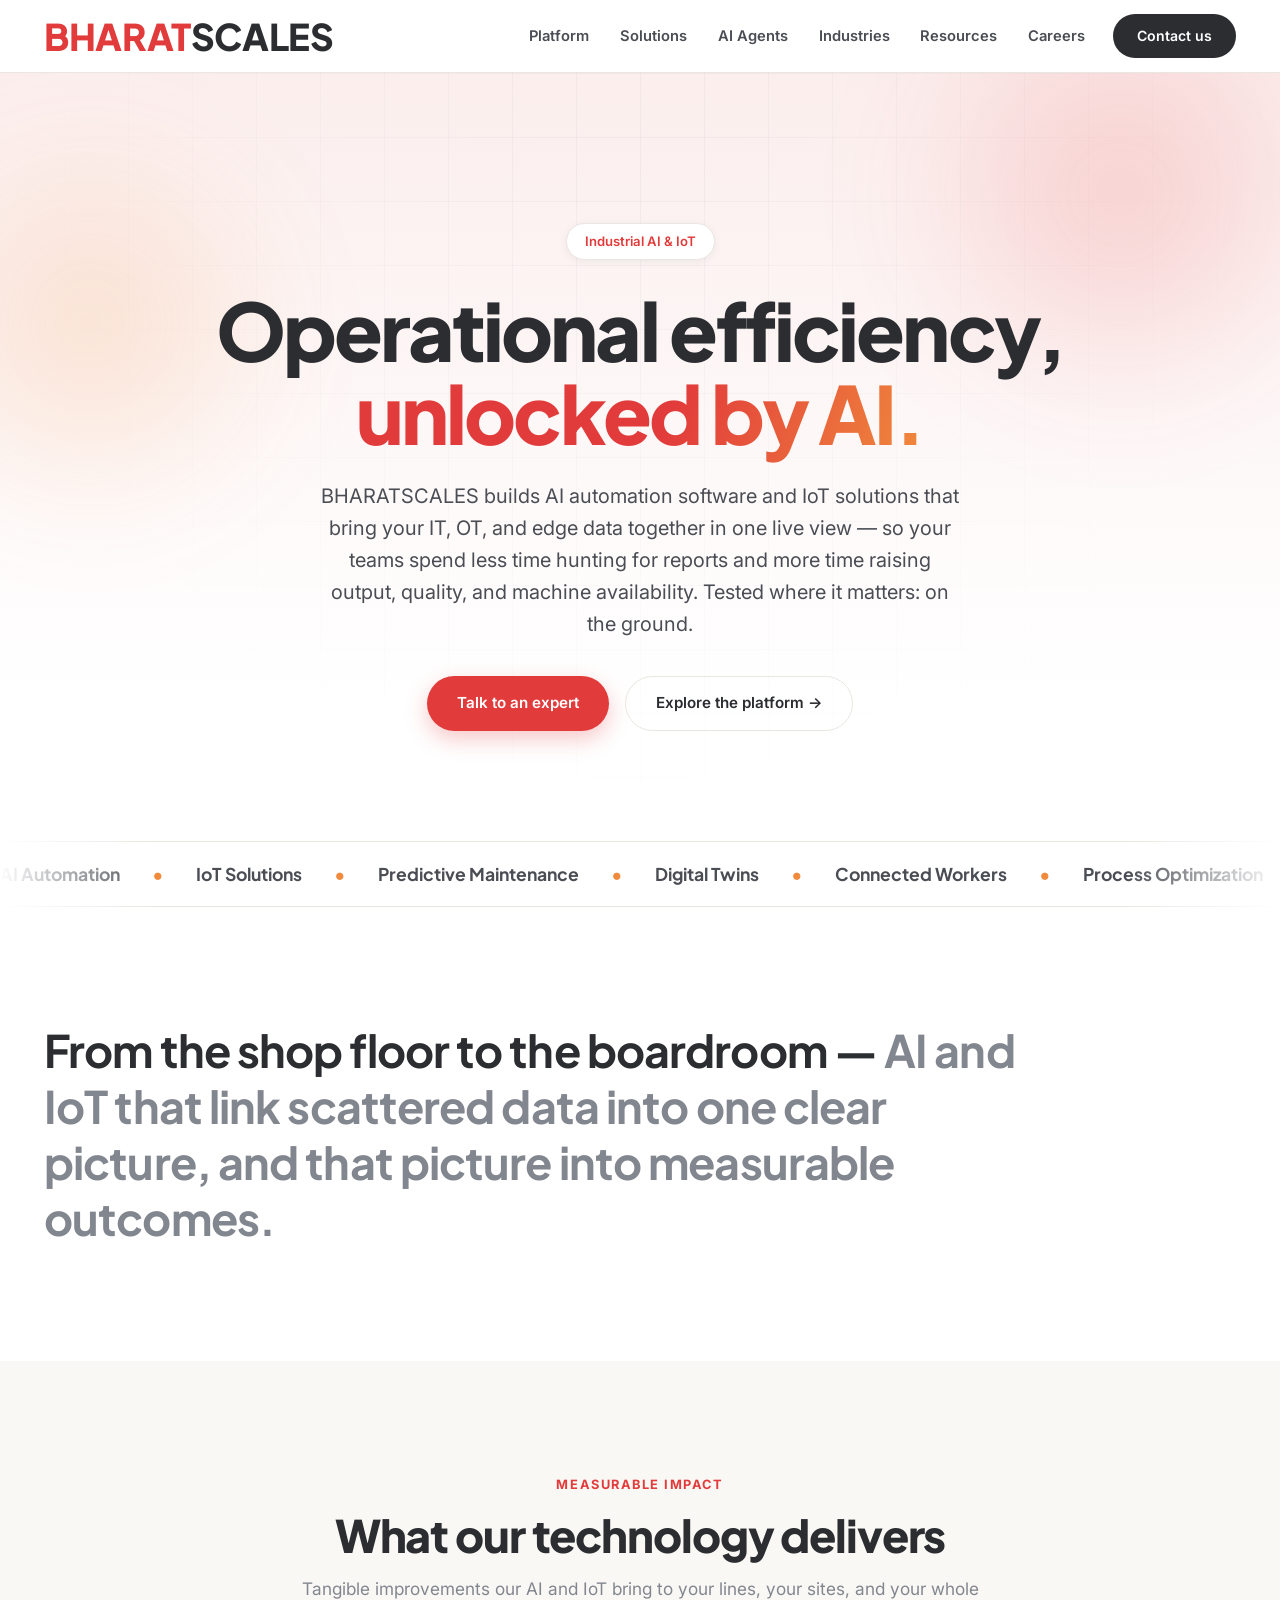
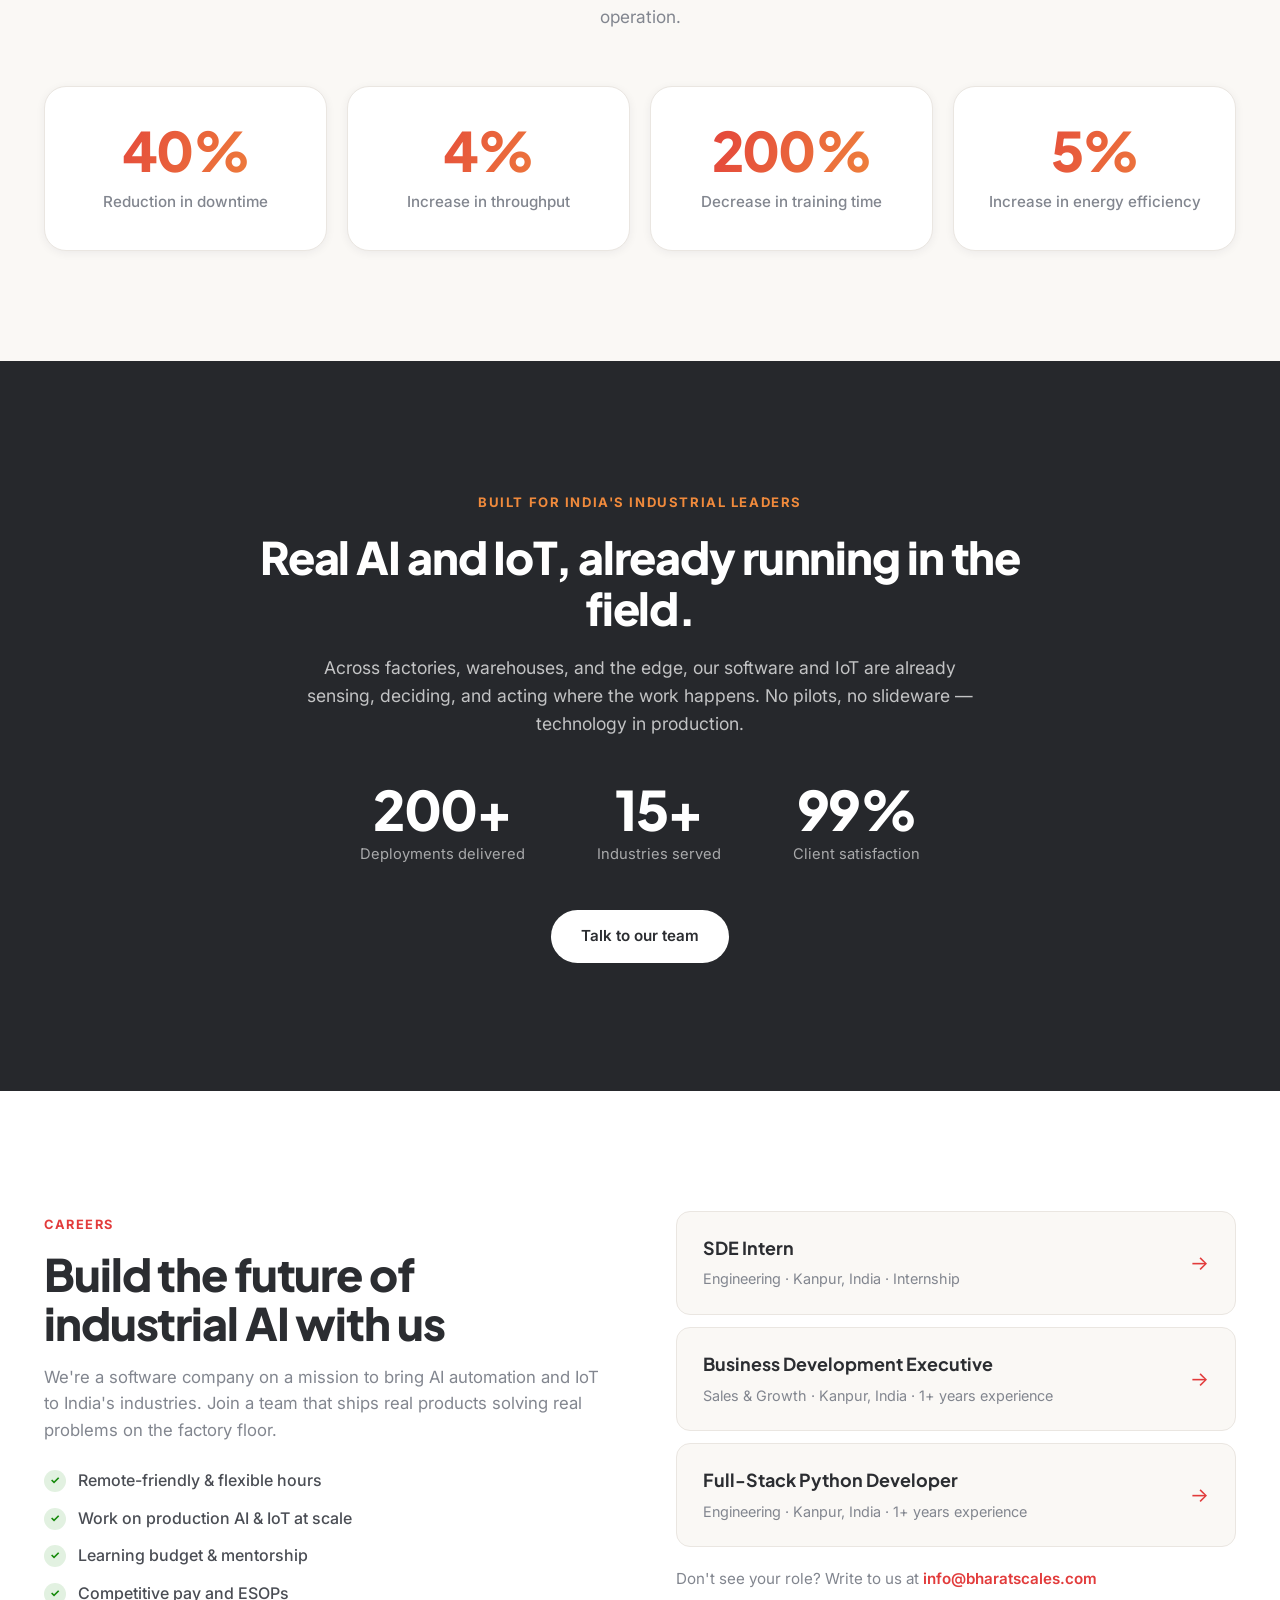
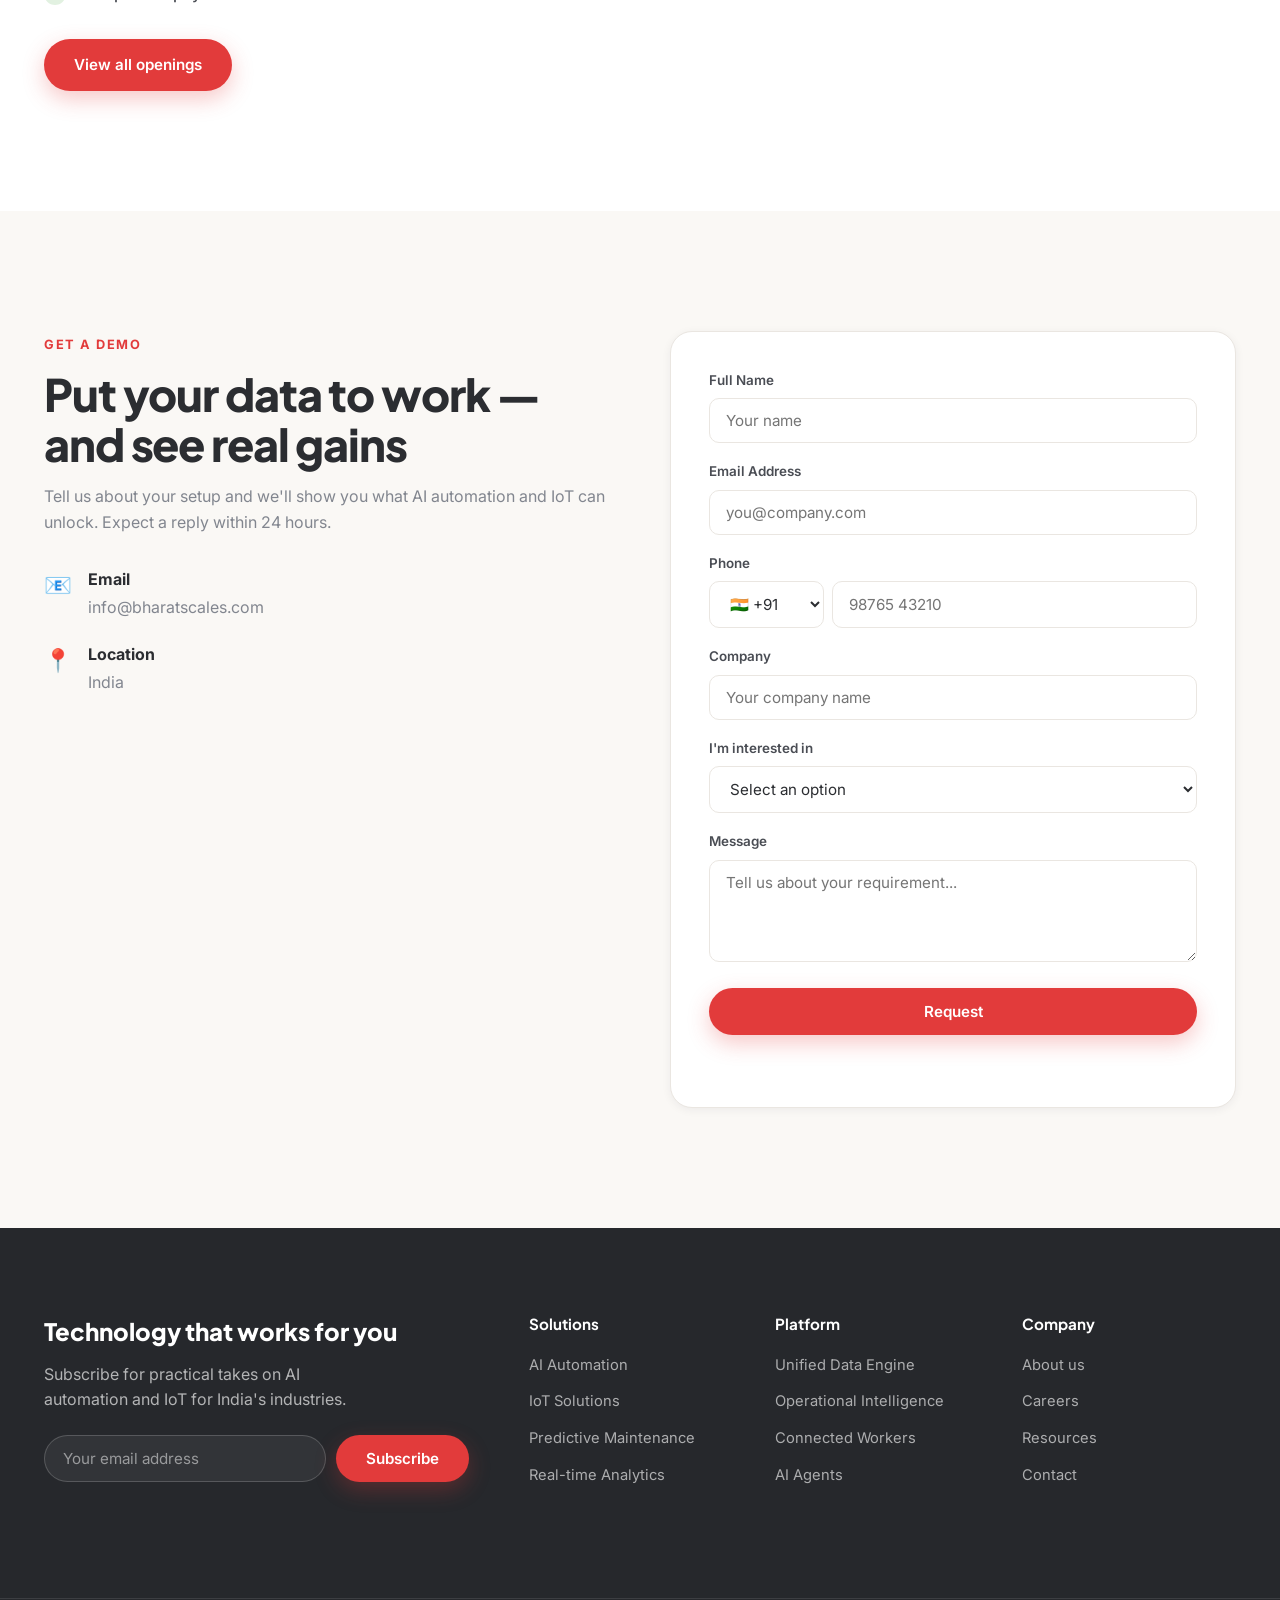
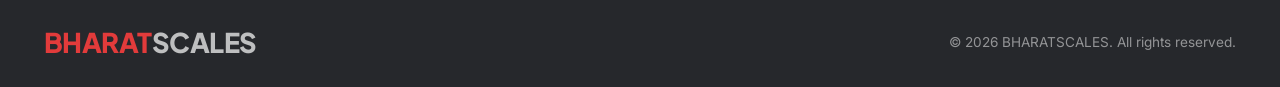
==== index.html @ fb642791 "favicon" ====
<!DOCTYPE html>
<html lang="en">
<head>
  <meta charset="UTF-8">
  <meta name="viewport" content="width=device-width, initial-scale=1.0">
  <meta name="description" content="BHARATSCALES — AI automation software and IoT solutions for industry. Connect IT, OT and edge data to improve uptime, yield, and efficiency at scale.">
  <title>BHARATSCALES | AI Automation Software & IoT Solutions</title>
  <link rel="preconnect" href="https://fonts.googleapis.com">
  <link rel="preconnect" href="https://fonts.gstatic.com" crossorigin>
  <link href="https://fonts.googleapis.com/css2?family=Inter:wght@400;500;600;700&family=Plus+Jakarta+Sans:wght@500;600;700;800&display=swap" rel="stylesheet">
  <link rel="icon" type="image/png" href="favicon.png">
  <link rel="apple-touch-icon" href="favicon.png">
  <link rel="stylesheet" href="styles.css">
</head>
<body>
  <!-- Navigation -->
  <nav class="navbar" id="navbar">
    <div class="container nav-container">
      <a href="#home" class="header-brand">
        <span class="header-brand-primary">
          <span class="brand-word brand-word--blue">BHARAT</span><span class="brand-word brand-word--grey">SCALES</span>
        </span>
      </a>
      <button class="nav-toggle" id="navToggle" aria-label="Toggle navigation">
        <span></span>
        <span></span>
        <span></span>
      </button>
      <div class="nav-menu" id="navMenu">
        <ul class="nav-links" id="navLinks">
          <li><a href="platform.html">Platform</a></li>
          <li><a href="solutions.html">Solutions</a></li>
          <li><a href="agents.html">AI Agents</a></li>
          <li><a href="industries.html">Industries</a></li>
          <li><a href="resources.html">Resources</a></li>
          <li><a href="#careers">Careers</a></li>
        </ul>
        <a href="#contact" class="nav-enquiry-btn">Contact us</a>
      </div>
    </div>
  </nav>

  <!-- Hero Section -->
  <section class="hero" id="home">
    <div class="hero-bg">
      <div class="hero-orb hero-orb--1"></div>
      <div class="hero-orb hero-orb--2"></div>
      <div class="hero-grid"></div>
    </div>
    <div class="container hero-content">
      <span class="hero-eyebrow">Industrial AI &amp; IoT</span>
      <h1 class="hero-title">
        Operational efficiency,<br>
        <span class="gradient-text">unlocked by AI.</span>
      </h1>
      <p class="hero-subtitle">
        BHARATSCALES builds AI automation software and IoT solutions that bring your IT, OT, and edge data
        together in one live view — so your teams spend less time hunting for reports and more time raising
        output, quality, and machine availability. Tested where it matters: on the ground.
      </p>
      <div class="hero-actions">
        <a href="#contact" class="btn btn-primary">Talk to an expert</a>
        <a href="platform.html" class="btn btn-ghost">Explore the platform →</a>
      </div>
    </div>
    <div class="hero-marquee">
      <div class="marquee-track">
        <span>AI Automation</span><span>•</span>
        <span>IoT Solutions</span><span>•</span>
        <span>Predictive Maintenance</span><span>•</span>
        <span>Digital Twins</span><span>•</span>
        <span>Connected Workers</span><span>•</span>
        <span>Process Optimization</span><span>•</span>
        <span>AI Automation</span><span>•</span>
        <span>IoT Solutions</span><span>•</span>
        <span>Predictive Maintenance</span><span>•</span>
        <span>Digital Twins</span><span>•</span>
        <span>Connected Workers</span><span>•</span>
        <span>Process Optimization</span><span>•</span>
      </div>
    </div>
  </section>

  <!-- Statement -->
  <section class="statement">
    <div class="container">
      <h2 class="statement-title">
        From the shop floor to the boardroom — <span class="muted">AI and IoT that link scattered data into one clear picture, and that picture into measurable outcomes.</span>
      </h2>
    </div>
  </section>

  <!-- Results band -->
  <section class="results">
    <div class="container">
      <div class="section-header">
        <span class="section-tag">Measurable impact</span>
        <h2 class="section-title">What our technology delivers</h2>
        <p class="section-desc">Tangible improvements our AI and IoT bring to your lines, your sites, and your whole operation.</p>
      </div>
      <div class="results-grid">
        <div class="result">
          <span class="result-num" data-target="40" data-suffix="%">0%</span>
          <span class="result-label">Reduction in downtime</span>
        </div>
        <div class="result">
          <span class="result-num" data-target="4" data-suffix="%">0%</span>
          <span class="result-label">Increase in throughput</span>
        </div>
        <div class="result">
          <span class="result-num" data-target="200" data-suffix="%">0%</span>
          <span class="result-label">Decrease in training time</span>
        </div>
        <div class="result">
          <span class="result-num" data-target="5" data-suffix="%">0%</span>
          <span class="result-label">Increase in energy efficiency</span>
        </div>
      </div>
    </div>
  </section>

  <!-- Trust band -->
  <section class="trust" id="platform">
    <div class="container trust-inner">
      <span class="trust-eyebrow">Built for India's industrial leaders</span>
      <h2 class="trust-title">Real AI and IoT, already running in the field.</h2>
      <p class="trust-text">
        Across factories, warehouses, and the edge, our software and IoT are already sensing, deciding,
        and acting where the work happens. No pilots, no slideware — technology in production.
      </p>
      <div class="trust-stats">
        <div class="trust-stat">
          <span class="trust-num" data-target="200" data-suffix="+">0</span>
          <span class="trust-label">Deployments delivered</span>
        </div>
        <div class="trust-stat">
          <span class="trust-num" data-target="15" data-suffix="+">0</span>
          <span class="trust-label">Industries served</span>
        </div>
        <div class="trust-stat">
          <span class="trust-num" data-target="99" data-suffix="%">0</span>
          <span class="trust-label">Client satisfaction</span>
        </div>
      </div>
      <a href="#contact" class="btn btn-light">Talk to our team</a>
    </div>
  </section>

  <!-- Careers -->
  <section class="careers" id="careers">
    <div class="container">
      <div class="careers-grid">
        <div class="careers-intro">
          <span class="section-tag">Careers</span>
          <h2 class="section-title">Build the future of industrial AI with us</h2>
          <p>We're a software company on a mission to bring AI automation and IoT to India's industries. Join a team that ships real products solving real problems on the factory floor.</p>
          <ul class="careers-perks">
            <li><span class="check">✓</span> Remote-friendly &amp; flexible hours</li>
            <li><span class="check">✓</span> Work on production AI &amp; IoT at scale</li>
            <li><span class="check">✓</span> Learning budget &amp; mentorship</li>
            <li><span class="check">✓</span> Competitive pay and ESOPs</li>
          </ul>
          <a href="mailto:careers@bharatscales.com" class="btn btn-primary">View all openings</a>
        </div>
        <div class="careers-list">
          <a href="job.html?role=sde-intern" class="job-card">
            <div class="job-info">
              <h3>SDE Intern</h3>
              <span class="job-meta">Engineering · Kanpur, India · Internship</span>
            </div>
            <span class="job-arrow">→</span>
          </a>
          <a href="job.html?role=business-developer" class="job-card">
            <div class="job-info">
              <h3>Business Development Executive</h3>
              <span class="job-meta">Sales &amp; Growth · Kanpur, India · 1+ years experience</span>
            </div>
            <span class="job-arrow">→</span>
          </a>
          <a href="job.html?role=fullstack-python-developer" class="job-card">
            <div class="job-info">
              <h3>Full-Stack Python Developer</h3>
              <span class="job-meta">Engineering · Kanpur, India · 1+ years experience</span>
            </div>
            <span class="job-arrow">→</span>
          </a>
          <p class="careers-note">Don't see your role? Write to us at <a href="mailto:info@bharatscales.com">info@bharatscales.com</a></p>
        </div>
      </div>
    </div>
  </section>

  <!-- Contact -->
  <section class="contact" id="contact">
    <div class="container contact-container">
      <div class="contact-info">
        <span class="section-tag">Get a demo</span>
        <h2 class="section-title">Put your data to work — and see real gains</h2>
        <p>Tell us about your setup and we'll show you what AI automation and IoT can unlock. Expect a reply within 24 hours.</p>
        <div class="contact-details">
          <div class="contact-item">
            <span class="contact-icon">📧</span>
            <div>
              <strong>Email</strong>
              <p>info@bharatscales.com</p>
            </div>
          </div>
          <div class="contact-item">
            <span class="contact-icon">📍</span>
            <div>
              <strong>Location</strong>
              <p>India</p>
            </div>
          </div>
        </div>
      </div>
      <form class="contact-form" id="contactForm">
        <div class="form-group">
          <label for="name">Full Name</label>
          <input type="text" id="name" name="name" placeholder="Your name" required>
        </div>
        <div class="form-group">
          <label for="email">Email Address</label>
          <input type="email" id="email" name="email" placeholder="you@company.com" required>
        </div>
        <div class="form-group">
          <label for="phone">Phone</label>
          <div class="phone-input">
            <select id="countryCode" name="countryCode" aria-label="Country code">
              <option value="+91" selected>🇮🇳 +91</option>
              <option value="+1">🇺🇸 +1</option>
              <option value="+44">🇬🇧 +44</option>
              <option value="+61">🇦🇺 +61</option>
              <option value="+971">🇦🇪 +971</option>
              <option value="+65">🇸🇬 +65</option>
              <option value="+49">🇩🇪 +49</option>
              <option value="+33">🇫🇷 +33</option>
              <option value="+81">🇯🇵 +81</option>
              <option value="+86">🇨🇳 +86</option>
              <option value="+966">🇸🇦 +966</option>
              <option value="+880">🇧🇩 +880</option>
              <option value="+94">🇱🇰 +94</option>
              <option value="+977">🇳🇵 +977</option>
            </select>
            <input type="tel" id="phone" name="phone" placeholder="98765 43210" required>
          </div>
        </div>
        <div class="form-group">
          <label for="company">Company</label>
          <input type="text" id="company" name="company" placeholder="Your company name">
        </div>
        <div class="form-group">
          <label for="service">I'm interested in</label>
          <select id="service" name="service">
            <option value="">Select an option</option>
            <option value="ai">AI Automation Software</option>
            <option value="iot">IoT Solutions</option>
            <option value="predictive">Predictive Maintenance</option>
            <option value="digital-twin">Digital Twins</option>
            <option value="consulting">Consulting</option>
            <option value="other">Other</option>
          </select>
        </div>
        <div class="form-group">
          <label for="message">Message</label>
          <textarea id="message" name="message" rows="4" placeholder="Tell us about your requirement..." required></textarea>
        </div>
        <button type="submit" class="btn btn-primary btn-full">Request</button>
        <p class="form-note" id="formNote"></p>
      </form>
    </div>
  </section>

  <!-- Footer -->
  <footer class="footer">
    <div class="container footer-top">
      <div class="footer-subscribe">
        <h3>Technology that works for you</h3>
        <p>Subscribe for practical takes on AI automation and IoT for India's industries.</p>
        <form class="subscribe-form" id="subscribeForm">
          <input type="email" placeholder="Your email address" aria-label="Email address" required>
          <button type="submit" class="btn btn-primary">Subscribe</button>
        </form>
        <p class="subscribe-note" id="subscribeNote"></p>
      </div>
      <div class="footer-cols">
        <div class="footer-links">
          <h4>Solutions</h4>
          <ul>
            <li><a href="solutions.html">AI Automation</a></li>
            <li><a href="solutions.html">IoT Solutions</a></li>
            <li><a href="solutions.html">Predictive Maintenance</a></li>
            <li><a href="solutions.html">Real-time Analytics</a></li>
          </ul>
        </div>
        <div class="footer-links">
          <h4>Platform</h4>
          <ul>
            <li><a href="platform.html">Unified Data Engine</a></li>
            <li><a href="platform.html">Operational Intelligence</a></li>
            <li><a href="platform.html">Connected Workers</a></li>
            <li><a href="agents.html">AI Agents</a></li>
          </ul>
        </div>
        <div class="footer-links">
          <h4>Company</h4>
          <ul>
            <li><a href="#home">About us</a></li>
            <li><a href="#careers">Careers</a></li>
            <li><a href="resources.html">Resources</a></li>
            <li><a href="#contact">Contact</a></li>
          </ul>
        </div>
      </div>
    </div>
    <div class="footer-bottom">
      <div class="container footer-bottom-inner">
        <a href="#home" class="footer-brand">
          <span class="brand-word brand-word--blue">BHARAT</span><span class="brand-word brand-word--grey">SCALES</span>
        </a>
        <p>&copy; 2026 BHARATSCALES. All rights reserved.</p>
      </div>
    </div>
  </footer>

  <script src="script.js"></script>
</body>
</html>
---- styles.css ----
/* ============================================
   BHARATSCALES — SymphonyAI-inspired UI
   ============================================ */

:root {
  --color-primary: #e23b3b;
  --color-primary-dark: #c42d2d;
  --color-accent: #e23b3b;
  --color-saffron: #f08a3c;
  --color-green: #138808;

  --color-ink: #2b2d31;
  --color-ink-soft: #4a4d54;
  --color-muted: #82868f;
  --color-line: #eae6e1;

  --color-bg: #ffffff;
  --color-bg-soft: #faf8f5;
  --color-bg-tint: #fbeeed;
  --color-dark: #26282c;

  --font-body: 'Inter', -apple-system, BlinkMacSystemFont, sans-serif;
  --font-heading: 'Plus Jakarta Sans', 'Inter', sans-serif;

  --radius: 14px;
  --radius-lg: 22px;
  --radius-pill: 999px;
  --shadow-sm: 0 2px 10px rgba(13, 23, 50, 0.06);
  --shadow: 0 14px 40px rgba(13, 23, 50, 0.10);
  --transition: 0.3s cubic-bezier(0.4, 0, 0.2, 1);
}

*, *::before, *::after {
  box-sizing: border-box;
  margin: 0;
  padding: 0;
}

html {
  scroll-behavior: smooth;
}

body {
  font-family: var(--font-body);
  background: var(--color-bg);
  color: var(--color-ink);
  line-height: 1.6;
  overflow-x: hidden;
  -webkit-font-smoothing: antialiased;
}

.container {
  max-width: 1240px;
  margin: 0 auto;
  padding: 0 24px;
}

a { color: inherit; }

/* ---- Top announcement bar ---- */
.topbar {
  background: var(--color-dark);
  color: #fff;
  font-size: 0.85rem;
}

.topbar-inner {
  display: flex;
  align-items: center;
  gap: 14px;
  min-height: 44px;
  flex-wrap: wrap;
}

.topbar-tag {
  background: rgba(240, 138, 60, 0.18);
  color: var(--color-saffron);
  padding: 3px 10px;
  border-radius: var(--radius-pill);
  font-weight: 600;
  font-size: 0.72rem;
  letter-spacing: 0.04em;
  text-transform: uppercase;
}

.topbar-text { color: rgba(255, 255, 255, 0.8); }

.topbar-link {
  margin-left: auto;
  text-decoration: none;
  font-weight: 600;
  color: #fff;
  white-space: nowrap;
}

.topbar-link:hover { color: var(--color-saffron); }

/* ---- Navigation ---- */
.navbar {
  position: sticky;
  top: 0;
  z-index: 1000;
  background: rgba(255, 255, 255, 0.85);
  backdrop-filter: blur(14px);
  border-bottom: 1px solid var(--color-line);
  transition: var(--transition);
}

.navbar.scrolled {
  box-shadow: var(--shadow-sm);
}

.nav-container {
  display: flex;
  align-items: center;
  justify-content: space-between;
  gap: 24px;
  min-height: 72px;
}

.header-brand {
  display: flex;
  align-items: center;
  text-decoration: none;
  flex-shrink: 0;
}

.brand-logo {
  height: 46px;
  width: auto;
  display: block;
}

.brand-logo--footer {
  height: 52px;
  border-radius: 10px;
}

.header-brand-primary {
  display: flex;
  align-items: baseline;
  font-family: var(--font-heading);
  font-size: 2.3rem;
  font-weight: 800;
  letter-spacing: -0.01em;
  line-height: 1;
  white-space: nowrap;
}

.brand-word--blue { color: var(--color-primary); font-weight: 800; }
.brand-word--grey { color: var(--color-ink); font-weight: 800; }

.nav-menu {
  display: flex;
  align-items: center;
  gap: 28px;
  margin-left: auto;
}

.nav-links {
  display: flex;
  align-items: center;
  gap: clamp(18px, 2.4vw, 36px);
  list-style: none;
}

.nav-links a {
  color: var(--color-ink-soft);
  text-decoration: none;
  font-size: 0.92rem;
  font-weight: 600;
  white-space: nowrap;
  transition: color var(--transition);
}

.nav-links a:hover { color: var(--color-primary); }

.nav-enquiry-btn {
  display: inline-flex;
  align-items: center;
  justify-content: center;
  padding: 11px 24px;
  background: var(--color-ink);
  color: #fff;
  font-size: 0.88rem;
  font-weight: 600;
  text-decoration: none;
  border-radius: var(--radius-pill);
  flex-shrink: 0;
  transition: var(--transition);
}

.nav-enquiry-btn:hover {
  background: var(--color-primary);
  transform: translateY(-1px);
}

.nav-toggle {
  display: none;
  flex-direction: column;
  gap: 5px;
  background: none;
  border: none;
  cursor: pointer;
  padding: 4px;
  z-index: 1001;
}

.nav-toggle span {
  display: block;
  width: 24px;
  height: 2px;
  background: var(--color-ink);
  transition: var(--transition);
}

/* ---- Buttons ---- */
.btn {
  display: inline-flex;
  align-items: center;
  justify-content: center;
  padding: 14px 30px;
  border-radius: var(--radius-pill);
  font-size: 0.95rem;
  font-weight: 600;
  text-decoration: none;
  border: none;
  cursor: pointer;
  transition: var(--transition);
  font-family: var(--font-body);
}

.btn-primary {
  background: var(--color-primary);
  color: #fff;
  box-shadow: 0 8px 22px rgba(226, 59, 59, 0.28);
}

.btn-primary:hover {
  background: var(--color-primary-dark);
  transform: translateY(-2px);
}

.btn-ghost {
  background: transparent;
  color: var(--color-ink);
  border: 1px solid var(--color-line);
}

.btn-ghost:hover { border-color: var(--color-ink); }

.btn-light {
  background: #fff;
  color: var(--color-ink);
}

.btn-light:hover { transform: translateY(-2px); }

.btn-full { width: 100%; }

/* ---- Hero ---- */
.hero {
  position: relative;
  padding: clamp(80px, 12vw, 150px) 0 0;
  overflow: hidden;
  background: linear-gradient(180deg, var(--color-bg-tint) 0%, #fff 75%);
}

.hero-bg {
  position: absolute;
  inset: 0;
  z-index: 0;
  overflow: hidden;
}

.hero-grid {
  position: absolute;
  inset: 0;
  background-image:
    linear-gradient(rgba(13, 23, 50, 0.035) 1px, transparent 1px),
    linear-gradient(90deg, rgba(13, 23, 50, 0.035) 1px, transparent 1px);
  background-size: 64px 64px;
  mask-image: radial-gradient(ellipse at 50% 0%, black 10%, transparent 70%);
}

.hero-orb {
  position: absolute;
  border-radius: 50%;
  filter: blur(60px);
  opacity: 0.55;
}

.hero-orb--1 {
  top: -120px;
  right: -80px;
  width: 480px;
  height: 480px;
  background: radial-gradient(circle, rgba(226, 59, 59, 0.38), transparent 70%);
}

.hero-orb--2 {
  top: 40px;
  left: -120px;
  width: 420px;
  height: 420px;
  background: radial-gradient(circle, rgba(240, 138, 60, 0.40), transparent 70%);
}

.hero-content {
  position: relative;
  z-index: 1;
  text-align: center;
  max-width: 920px;
  padding-bottom: clamp(60px, 9vw, 110px);
}

.hero-eyebrow {
  display: inline-block;
  background: #fff;
  border: 1px solid var(--color-line);
  color: var(--color-primary);
  padding: 7px 18px;
  border-radius: var(--radius-pill);
  font-size: 0.82rem;
  font-weight: 600;
  margin-bottom: 28px;
  box-shadow: var(--shadow-sm);
  animation: fadeInUp 0.6s ease;
}

.hero-title {
  font-family: var(--font-heading);
  font-size: clamp(2.6rem, 7vw, 5rem);
  font-weight: 800;
  line-height: 1.04;
  letter-spacing: -0.035em;
  margin-bottom: 26px;
  animation: fadeInUp 0.6s ease 0.1s both;
}

.gradient-text {
  background: linear-gradient(110deg, var(--color-primary) 0%, var(--color-accent) 55%, var(--color-saffron) 100%);
  -webkit-background-clip: text;
  -webkit-text-fill-color: transparent;
  background-clip: text;
}

.hero-subtitle {
  font-size: clamp(1.05rem, 1.6vw, 1.25rem);
  color: var(--color-ink-soft);
  max-width: 640px;
  margin: 0 auto 36px;
  animation: fadeInUp 0.6s ease 0.2s both;
}

.hero-actions {
  display: flex;
  gap: 16px;
  justify-content: center;
  flex-wrap: wrap;
  animation: fadeInUp 0.6s ease 0.3s both;
}

/* ---- Hero marquee ---- */
.hero-marquee {
  position: relative;
  z-index: 1;
  border-top: 1px solid var(--color-line);
  border-bottom: 1px solid var(--color-line);
  background: rgba(255, 255, 255, 0.6);
  padding: 18px 0;
  overflow: hidden;
  -webkit-mask-image: linear-gradient(90deg, transparent, #000 12%, #000 88%, transparent);
  mask-image: linear-gradient(90deg, transparent, #000 12%, #000 88%, transparent);
}

.marquee-track {
  display: flex;
  align-items: center;
  gap: 32px;
  white-space: nowrap;
  width: max-content;
  animation: marquee 28s linear infinite;
  font-family: var(--font-heading);
  font-weight: 700;
  font-size: 1.1rem;
  color: var(--color-ink-soft);
}

.marquee-track span:nth-child(even) { color: var(--color-saffron); }

/* ---- Statement ---- */
.statement {
  padding: clamp(70px, 9vw, 120px) 0;
}

.statement-title {
  font-family: var(--font-heading);
  font-size: clamp(1.6rem, 3.6vw, 2.8rem);
  font-weight: 700;
  line-height: 1.25;
  letter-spacing: -0.02em;
  max-width: 980px;
}

.statement-title .muted { color: var(--color-muted); }

/* ---- Section common ---- */
.section-header {
  text-align: center;
  max-width: 680px;
  margin: 0 auto 56px;
}

.section-header--left {
  text-align: left;
  margin-left: 0;
}

.section-tag {
  display: inline-block;
  color: var(--color-accent);
  font-size: 0.8rem;
  font-weight: 700;
  text-transform: uppercase;
  letter-spacing: 0.12em;
  margin-bottom: 14px;
}

.section-title {
  font-family: var(--font-heading);
  font-size: clamp(1.9rem, 4vw, 2.8rem);
  font-weight: 800;
  letter-spacing: -0.025em;
  margin-bottom: 16px;
  line-height: 1.1;
}

.section-desc {
  color: var(--color-muted);
  font-size: 1.08rem;
}

/* ---- Industries (tabs) ---- */
.industries {
  padding: clamp(40px, 6vw, 70px) 0 clamp(80px, 10vw, 120px);
}

.tab-list {
  display: flex;
  justify-content: center;
  flex-wrap: wrap;
  gap: 10px;
  margin-bottom: 40px;
}

.tab-btn {
  padding: 12px 28px;
  border-radius: var(--radius-pill);
  border: 1px solid var(--color-line);
  background: #fff;
  color: var(--color-ink-soft);
  font-family: var(--font-body);
  font-size: 0.95rem;
  font-weight: 600;
  cursor: pointer;
  transition: var(--transition);
}

.tab-btn:hover { border-color: var(--color-ink); }

.tab-btn.active {
  background: var(--color-ink);
  color: #fff;
  border-color: var(--color-ink);
}

.tab-panel {
  display: none;
  animation: fadeIn 0.4s ease;
}

.tab-panel.active { display: block; }

.tab-grid {
  display: grid;
  grid-template-columns: 1.1fr 1fr;
  gap: clamp(32px, 5vw, 64px);
  align-items: center;
  background: var(--color-bg-soft);
  border: 1px solid var(--color-line);
  border-radius: var(--radius-lg);
  padding: clamp(32px, 5vw, 56px);
}

.tab-copy h3 {
  font-family: var(--font-heading);
  font-size: clamp(1.4rem, 2.6vw, 2rem);
  font-weight: 800;
  letter-spacing: -0.02em;
  margin-bottom: 18px;
  line-height: 1.2;
}

.tab-copy p {
  color: var(--color-ink-soft);
  font-size: 1.05rem;
  margin-bottom: 24px;
}

.link-arrow {
  font-weight: 700;
  color: var(--color-primary);
  text-decoration: none;
  transition: var(--transition);
}

.link-arrow:hover { color: var(--color-primary-dark); }

.tab-stats {
  display: flex;
  flex-direction: column;
  gap: 8px;
}

.metric {
  padding: 22px 26px;
  background: #fff;
  border: 1px solid var(--color-line);
  border-radius: var(--radius);
  box-shadow: var(--shadow-sm);
}

.metric-num {
  display: block;
  font-family: var(--font-heading);
  font-size: clamp(2.2rem, 4vw, 3rem);
  font-weight: 800;
  line-height: 1;
  letter-spacing: -0.03em;
  background: linear-gradient(110deg, var(--color-primary), var(--color-saffron));
  -webkit-background-clip: text;
  -webkit-text-fill-color: transparent;
  background-clip: text;
}

.metric-label {
  display: block;
  margin-top: 8px;
  color: var(--color-muted);
  font-size: 0.95rem;
  font-weight: 500;
}

/* ---- Capabilities list (tabs) ---- */
.tab-caps {
  background: #fff;
  border: 1px solid var(--color-line);
  border-radius: var(--radius);
  padding: 28px 30px;
  box-shadow: var(--shadow-sm);
}

.tab-caps h4 {
  font-family: var(--font-heading);
  font-size: 0.8rem;
  font-weight: 700;
  text-transform: uppercase;
  letter-spacing: 0.1em;
  color: var(--color-accent);
  margin-bottom: 16px;
}

.cap-list {
  list-style: none;
  display: flex;
  flex-direction: column;
  gap: 12px;
}

.cap-list li {
  position: relative;
  padding-left: 28px;
  color: var(--color-ink-soft);
  font-size: 0.98rem;
  line-height: 1.5;
}

.cap-list li::before {
  content: "";
  position: absolute;
  left: 0;
  top: 7px;
  width: 16px;
  height: 16px;
  border-radius: 50%;
  background: var(--color-primary);
  -webkit-mask: url("data:image/svg+xml,%3Csvg xmlns='http://www.w3.org/2000/svg' viewBox='0 0 24 24'%3E%3Cpath fill='white' d='M9 16.17 4.83 12l-1.42 1.41L9 19 21 7l-1.41-1.41z'/%3E%3C/svg%3E") center / 12px no-repeat;
  mask: url("data:image/svg+xml,%3Csvg xmlns='http://www.w3.org/2000/svg' viewBox='0 0 24 24'%3E%3Cpath fill='white' d='M9 16.17 4.83 12l-1.42 1.41L9 19 21 7l-1.41-1.41z'/%3E%3C/svg%3E") center / 12px no-repeat;
}

/* ---- Results band ---- */
.results {
  padding: clamp(70px, 9vw, 110px) 0;
  background: var(--color-bg-soft);
}

.results-grid {
  display: grid;
  grid-template-columns: repeat(4, 1fr);
  gap: 20px;
}

.result {
  background: #fff;
  border: 1px solid var(--color-line);
  border-radius: var(--radius-lg);
  padding: 36px 28px;
  text-align: center;
  box-shadow: var(--shadow-sm);
}

.result-num {
  display: block;
  font-family: var(--font-heading);
  font-size: clamp(2.4rem, 4.5vw, 3.4rem);
  font-weight: 800;
  line-height: 1;
  letter-spacing: -0.03em;
  background: linear-gradient(110deg, var(--color-primary), var(--color-saffron));
  -webkit-background-clip: text;
  -webkit-text-fill-color: transparent;
  background-clip: text;
}

.result-label {
  display: block;
  margin-top: 12px;
  color: var(--color-muted);
  font-size: 0.95rem;
  font-weight: 500;
}

/* ---- AI Agents (dark) ---- */
.agents {
  padding: clamp(80px, 10vw, 120px) 0;
  background: var(--color-dark);
  color: #fff;
}

.agents-head {
  max-width: 720px;
  margin-bottom: 48px;
}

.agents-title {
  font-family: var(--font-heading);
  font-size: clamp(1.9rem, 4vw, 2.8rem);
  font-weight: 800;
  letter-spacing: -0.025em;
  line-height: 1.1;
  margin: 6px 0 16px;
}

.agents-sub {
  color: rgba(255, 255, 255, 0.7);
  font-size: 1.08rem;
}

.agents-grid {
  display: grid;
  grid-template-columns: repeat(auto-fit, minmax(300px, 1fr));
  gap: 20px;
}

.agent-card {
  position: relative;
  background: rgba(255, 255, 255, 0.04);
  border: 1px solid rgba(255, 255, 255, 0.1);
  border-radius: var(--radius-lg);
  padding: 30px 30px 54px;
  transition: var(--transition);
}

.agent-card:hover {
  transform: translateY(-4px);
  background: rgba(255, 255, 255, 0.07);
  border-color: rgba(226, 59, 59, 0.5);
}

.agent-icon {
  display: flex;
  align-items: center;
  justify-content: center;
  width: 52px;
  height: 52px;
  border-radius: 50%;
  border: 1px solid rgba(255, 255, 255, 0.18);
  font-size: 1.5rem;
  margin-bottom: 20px;
}

.agent-card h3 {
  font-family: var(--font-heading);
  font-size: 1.2rem;
  font-weight: 700;
  margin-bottom: 10px;
}

.agent-card p {
  color: rgba(255, 255, 255, 0.66);
  font-size: 0.95rem;
  line-height: 1.6;
}

.agent-arrow {
  position: absolute;
  right: 28px;
  bottom: 24px;
  font-size: 1.2rem;
  color: rgba(255, 255, 255, 0.5);
  transition: var(--transition);
}

.agent-card:hover .agent-arrow {
  color: var(--color-primary);
  transform: translateX(4px);
}

.agents-cta {
  margin-top: 44px;
  text-align: center;
}

/* ---- Industries served strip ---- */
.industries-served {
  padding: clamp(80px, 10vw, 120px) 0;
}

.strip-grid {
  display: grid;
  grid-template-columns: repeat(auto-fit, minmax(160px, 1fr));
  gap: 16px;
}

.strip-item {
  display: flex;
  flex-direction: column;
  align-items: center;
  gap: 12px;
  text-align: center;
  padding: 28px 16px;
  background: var(--color-bg-soft);
  border: 1px solid var(--color-line);
  border-radius: var(--radius);
  font-weight: 600;
  font-size: 0.92rem;
  color: var(--color-ink);
  transition: var(--transition);
}

.strip-item:hover {
  transform: translateY(-3px);
  border-color: rgba(226, 59, 59, 0.35);
  box-shadow: var(--shadow-sm);
}

.strip-icon { font-size: 1.9rem; }

/* ---- Solutions ---- */
.solutions {
  padding: clamp(80px, 10vw, 120px) 0;
  background: var(--color-bg-soft);
}

.solutions-grid {
  display: grid;
  grid-template-columns: repeat(auto-fit, minmax(320px, 1fr));
  gap: 22px;
}

.solution-card {
  background: #fff;
  border: 1px solid var(--color-line);
  border-radius: var(--radius-lg);
  padding: 34px;
  transition: var(--transition);
}

.solution-card:hover {
  transform: translateY(-4px);
  box-shadow: var(--shadow);
  border-color: rgba(226, 59, 59, 0.3);
}

.solution-icon {
  font-size: 2.4rem;
  margin-bottom: 18px;
}

.solution-card h3 {
  font-family: var(--font-heading);
  font-size: 1.2rem;
  font-weight: 700;
  margin-bottom: 10px;
}

.solution-card p {
  color: var(--color-muted);
  font-size: 0.96rem;
  line-height: 1.65;
}

/* ---- Trust band ---- */
.trust {
  padding: clamp(80px, 10vw, 130px) 0;
  background: var(--color-dark);
  color: #fff;
}

.trust-inner {
  max-width: 880px;
  text-align: center;
}

.trust-eyebrow {
  display: inline-block;
  color: var(--color-saffron);
  font-size: 0.82rem;
  font-weight: 700;
  text-transform: uppercase;
  letter-spacing: 0.12em;
  margin-bottom: 18px;
}

.trust-title {
  font-family: var(--font-heading);
  font-size: clamp(1.8rem, 3.8vw, 2.8rem);
  font-weight: 800;
  letter-spacing: -0.025em;
  line-height: 1.15;
  margin-bottom: 20px;
}

.trust-text {
  color: rgba(255, 255, 255, 0.72);
  font-size: 1.1rem;
  max-width: 680px;
  margin: 0 auto 44px;
}

.trust-stats {
  display: flex;
  justify-content: center;
  flex-wrap: wrap;
  gap: clamp(28px, 6vw, 72px);
  margin-bottom: 44px;
}

.trust-stat {
  display: flex;
  flex-direction: column;
  gap: 6px;
}

.trust-num {
  font-family: var(--font-heading);
  font-size: clamp(2.4rem, 5vw, 3.4rem);
  font-weight: 800;
  letter-spacing: -0.03em;
  line-height: 1;
}

.trust-label {
  color: rgba(255, 255, 255, 0.6);
  font-size: 0.92rem;
}

/* ---- Resources ---- */
.resources {
  padding: clamp(80px, 10vw, 120px) 0;
}

.resources-grid {
  display: grid;
  grid-template-columns: repeat(auto-fit, minmax(300px, 1fr));
  gap: 24px;
}

.resource-card {
  border: 1px solid var(--color-line);
  border-radius: var(--radius-lg);
  overflow: hidden;
  background: #fff;
  transition: var(--transition);
}

.resource-card:hover {
  transform: translateY(-4px);
  box-shadow: var(--shadow);
}

.resource-media {
  height: 200px;
  background-size: cover;
  background-position: center;
  background-repeat: no-repeat;
}

.resource-media--a { background-image: url("assets/resource-case-study.png"); }
.resource-media--b { background-image: url("assets/resource-white-paper.png"); }
.resource-media--c { background-image: url("assets/resource-data-sheet.png"); }

.resource-body {
  padding: 26px 28px 30px;
}

.resource-type {
  display: inline-block;
  font-size: 0.74rem;
  font-weight: 700;
  text-transform: uppercase;
  letter-spacing: 0.1em;
  color: var(--color-accent);
  margin-bottom: 12px;
}

.resource-body h3 {
  font-family: var(--font-heading);
  font-size: 1.18rem;
  font-weight: 700;
  line-height: 1.3;
  margin-bottom: 16px;
}

/* ---- Careers ---- */
.careers {
  padding: clamp(80px, 10vw, 120px) 0;
}

.careers-grid {
  display: grid;
  grid-template-columns: 1fr 1fr;
  gap: clamp(40px, 6vw, 72px);
  align-items: start;
}

.careers-intro p {
  color: var(--color-muted);
  margin-bottom: 24px;
  font-size: 1.05rem;
}

.careers-perks {
  list-style: none;
  display: flex;
  flex-direction: column;
  gap: 12px;
  margin-bottom: 32px;
}

.careers-perks li {
  display: flex;
  align-items: center;
  gap: 12px;
  color: var(--color-ink-soft);
  font-weight: 500;
}

.check {
  display: inline-flex;
  align-items: center;
  justify-content: center;
  width: 22px;
  height: 22px;
  flex-shrink: 0;
  border-radius: 50%;
  background: rgba(19, 136, 8, 0.12);
  color: var(--color-green);
  font-size: 0.7rem;
  font-weight: 700;
}

.careers-list {
  display: flex;
  flex-direction: column;
  gap: 12px;
}

.job-card {
  display: flex;
  align-items: center;
  justify-content: space-between;
  gap: 16px;
  padding: 22px 26px;
  background: var(--color-bg-soft);
  border: 1px solid var(--color-line);
  border-radius: var(--radius);
  text-decoration: none;
  color: inherit;
  transition: var(--transition);
}

.job-card:hover {
  transform: translateX(4px);
  border-color: rgba(226, 59, 59, 0.4);
  box-shadow: var(--shadow-sm);
}

.job-info h3 {
  font-family: var(--font-heading);
  font-size: 1.12rem;
  font-weight: 700;
  margin-bottom: 4px;
}

.job-meta {
  color: var(--color-muted);
  font-size: 0.9rem;
}

.job-arrow {
  font-size: 1.25rem;
  color: var(--color-primary);
  flex-shrink: 0;
  transition: var(--transition);
}

.job-card:hover .job-arrow {
  transform: translateX(4px);
}

.careers-note {
  margin-top: 8px;
  color: var(--color-muted);
  font-size: 0.95rem;
}

.careers-note a {
  color: var(--color-primary);
  font-weight: 600;
  text-decoration: none;
}

/* ---- Contact ---- */
.contact {
  padding: clamp(80px, 10vw, 120px) 0;
  background: var(--color-bg-soft);
}

.contact-container {
  display: grid;
  grid-template-columns: 1fr 1fr;
  gap: 60px;
  align-items: start;
}

.contact-info p {
  color: var(--color-muted);
  margin-bottom: 32px;
}

.contact-details {
  display: flex;
  flex-direction: column;
  gap: 22px;
}

.contact-item {
  display: flex;
  align-items: flex-start;
  gap: 16px;
}

.contact-icon { font-size: 1.4rem; }

.contact-item strong { display: block; margin-bottom: 2px; }

.contact-item p { color: var(--color-muted); margin: 0; }

.contact-form {
  background: #fff;
  border: 1px solid var(--color-line);
  border-radius: var(--radius-lg);
  padding: 38px;
  box-shadow: var(--shadow-sm);
}

.form-group { margin-bottom: 18px; }

.form-group label {
  display: block;
  font-size: 0.84rem;
  font-weight: 600;
  margin-bottom: 7px;
  color: var(--color-ink-soft);
}

.form-group input,
.form-group select,
.form-group textarea {
  width: 100%;
  padding: 12px 16px;
  background: #fff;
  border: 1px solid var(--color-line);
  border-radius: 10px;
  color: var(--color-ink);
  font-family: var(--font-body);
  font-size: 0.95rem;
  transition: var(--transition);
}

.form-group input:focus,
.form-group select:focus,
.form-group textarea:focus {
  outline: none;
  border-color: var(--color-primary);
  box-shadow: 0 0 0 3px rgba(226, 59, 59, 0.14);
}

.form-group textarea { resize: vertical; min-height: 100px; }

.phone-input {
  display: flex;
  gap: 8px;
}

.phone-input select {
  width: auto;
  flex: 0 0 auto;
}

.phone-input input {
  flex: 1 1 auto;
}

.form-note {
  text-align: center;
  margin-top: 12px;
  font-size: 0.9rem;
  min-height: 22px;
}

.form-note.success { color: var(--color-green); }
.form-note.error { color: var(--color-primary); }

/* job-card is a button: reset native styles */
button.job-card {
  width: 100%;
  font: inherit;
  text-align: left;
  cursor: pointer;
}

/* ---- Active nav link ---- */
.nav-links a.active {
  color: var(--color-primary);
  font-weight: 700;
}

/* ---- Sub-page CTA band ---- */
.page-cta {
  background: var(--color-bg-soft);
  border-top: 1px solid var(--color-line);
  padding: clamp(56px, 8vw, 84px) 0;
  text-align: center;
}

.page-cta h2 {
  font-family: var(--font-heading);
  font-size: clamp(1.5rem, 3.5vw, 2.1rem);
  font-weight: 800;
  margin-bottom: 12px;
}

.page-cta p {
  color: var(--color-ink-soft);
  max-width: 560px;
  margin: 0 auto 26px;
  font-size: 1.05rem;
}

/* ---- Job detail page ---- */
.job-page-hero {
  background: var(--color-bg-soft);
  border-bottom: 3px solid var(--color-saffron);
  padding: clamp(78px, 9vw, 96px) 0 clamp(18px, 2.5vw, 26px);
}

.job-back {
  display: inline-block;
  margin-bottom: 14px;
  color: var(--color-ink-soft);
  text-decoration: none;
  font-size: 0.9rem;
  font-weight: 600;
  transition: var(--transition);
}

.job-back:hover { color: var(--color-primary); }

.job-page-hero-row {
  display: flex;
  align-items: center;
  justify-content: space-between;
  gap: 24px;
  flex-wrap: wrap;
}

.job-page-title {
  font-family: var(--font-heading);
  font-size: clamp(1.7rem, 4vw, 2.5rem);
  font-weight: 800;
  line-height: 1.15;
  margin-bottom: 8px;
}

.job-page-location {
  color: var(--color-ink-soft);
  font-weight: 600;
  font-size: 1.05rem;
}

.job-page-actions .btn { padding: 12px 30px; }

/* Sticky tabs */
.job-page-tabs {
  position: sticky;
  top: 0;
  z-index: 50;
  background: #fff;
  border-bottom: 1px solid var(--color-line);
  box-shadow: var(--shadow-sm);
}

.job-page-tabs-inner {
  display: flex;
  gap: 8px;
  overflow-x: auto;
}

.job-tab {
  position: relative;
  padding: 18px 18px;
  white-space: nowrap;
  color: var(--color-ink-soft);
  text-decoration: none;
  font-weight: 600;
  font-size: 0.95rem;
  border-bottom: 3px solid transparent;
  transition: var(--transition);
}

.job-tab:hover { color: var(--color-primary); }

.job-tab.active {
  color: var(--color-primary);
  border-bottom-color: var(--color-primary);
}

/* Body */
.job-page-body { padding: clamp(36px, 6vw, 60px) 0 clamp(56px, 8vw, 90px); }

.job-page-grid {
  display: grid;
  grid-template-columns: 1fr 340px;
  gap: 48px;
  align-items: start;
}

.job-meta-list {
  list-style: none;
  margin: 0 0 30px;
  padding: 22px 24px;
  background: var(--color-bg-soft);
  border: 1px solid var(--color-line);
  border-radius: var(--radius);
  display: grid;
  gap: 8px;
  font-size: 0.95rem;
  color: var(--color-ink-soft);
}

.job-meta-list strong { color: var(--color-ink); }

.job-section { margin-bottom: 36px; scroll-margin-top: 90px; }

.job-section h2 {
  font-family: var(--font-heading);
  font-size: 1.35rem;
  font-weight: 700;
  margin-bottom: 14px;
}

.job-intro {
  font-size: 1.05rem;
  line-height: 1.7;
  color: var(--color-ink-soft);
}

.job-bullets {
  list-style: none;
  display: grid;
  gap: 12px;
}

.job-bullets li {
  position: relative;
  padding-left: 30px;
  color: var(--color-ink-soft);
  line-height: 1.6;
}

.job-bullets li::before {
  content: "\2713";
  position: absolute;
  left: 0;
  top: 1px;
  width: 20px;
  height: 20px;
  display: flex;
  align-items: center;
  justify-content: center;
  font-size: 0.7rem;
  font-weight: 700;
  color: var(--color-primary);
  background: var(--color-bg-tint);
  border-radius: 50%;
}

.job-apply-cta { margin-top: 32px; max-width: 360px; }

/* Aside apply card */
.job-page-aside {
  position: sticky;
  top: 96px;
}

.job-apply-card {
  background: #fff;
  border: 1px solid var(--color-line);
  border-radius: var(--radius-lg);
  padding: 28px;
  box-shadow: var(--shadow-sm);
}

.job-apply-card h3 {
  font-family: var(--font-heading);
  font-size: 1.2rem;
  font-weight: 700;
  margin-bottom: 18px;
}

.job-apply-summary {
  list-style: none;
  display: grid;
  gap: 12px;
  margin-bottom: 22px;
}

.job-apply-summary li {
  display: flex;
  align-items: center;
  gap: 10px;
  color: var(--color-ink-soft);
  font-size: 0.95rem;
}

.job-apply-note {
  margin-top: 12px;
  text-align: center;
  font-size: 0.85rem;
  color: var(--color-muted);
}

@media (max-width: 900px) {
  .job-page-grid { grid-template-columns: 1fr; }
  .job-page-aside { position: static; order: -1; }
}

/* ---- Application modal ---- */
.modal {
  position: fixed;
  inset: 0;
  z-index: 1000;
  display: none;
  align-items: center;
  justify-content: center;
  padding: 24px;
}

.modal.open { display: flex; }

.modal-overlay {
  position: absolute;
  inset: 0;
  background: rgba(20, 22, 28, 0.55);
  backdrop-filter: blur(3px);
  animation: modalFade 0.25s ease;
}

.modal-dialog {
  position: relative;
  width: 100%;
  max-width: 540px;
  max-height: 90vh;
  overflow-y: auto;
  background: #fff;
  border-radius: var(--radius-lg);
  padding: clamp(26px, 4vw, 40px);
  box-shadow: var(--shadow);
  animation: modalRise 0.3s cubic-bezier(0.4, 0, 0.2, 1);
}

.modal-close {
  position: absolute;
  top: 16px;
  right: 18px;
  width: 38px;
  height: 38px;
  border: none;
  background: var(--color-bg-soft);
  border-radius: 50%;
  font-size: 1.5rem;
  line-height: 1;
  color: var(--color-ink-soft);
  cursor: pointer;
  transition: var(--transition);
}

.modal-close:hover {
  background: var(--color-bg-tint);
  color: var(--color-primary);
}

.modal-head { margin-bottom: 22px; }

.modal-title {
  font-family: var(--font-heading);
  font-size: 1.5rem;
  font-weight: 700;
  margin: 10px 0 6px;
}

.modal-sub {
  color: var(--color-muted);
  font-size: 0.95rem;
}

.form-row {
  display: grid;
  grid-template-columns: 1fr 1fr;
  gap: 16px;
}

.optional {
  color: var(--color-muted);
  font-weight: 400;
  font-size: 0.78rem;
}

.file-drop {
  display: flex;
  align-items: center;
  gap: 12px;
  padding: 16px;
  background: var(--color-bg-soft);
  border: 1.5px dashed var(--color-line);
  border-radius: 10px;
  cursor: pointer;
  transition: var(--transition);
}

.file-drop:hover {
  border-color: var(--color-primary);
  background: var(--color-bg-tint);
}

.file-drop.has-file {
  border-style: solid;
  border-color: var(--color-green);
}

.file-icon { font-size: 1.4rem; }

.file-text {
  font-size: 0.9rem;
  color: var(--color-ink-soft);
  word-break: break-word;
}

@keyframes modalFade {
  from { opacity: 0; }
  to { opacity: 1; }
}

@keyframes modalRise {
  from { opacity: 0; transform: translateY(18px); }
  to { opacity: 1; transform: translateY(0); }
}

@media (max-width: 520px) {
  .form-row { grid-template-columns: 1fr; }
}

/* ---- Footer ---- */
.footer {
  background: var(--color-dark);
  color: #fff;
}

.footer-top {
  display: grid;
  grid-template-columns: 1.2fr 2fr;
  gap: 60px;
  padding: clamp(56px, 8vw, 84px) 24px clamp(40px, 6vw, 64px);
}

.footer-subscribe h3 {
  font-family: var(--font-heading);
  font-size: 1.5rem;
  font-weight: 800;
  margin-bottom: 12px;
}

.footer-subscribe p {
  color: rgba(255, 255, 255, 0.65);
  margin-bottom: 22px;
  max-width: 340px;
}

.subscribe-form {
  display: flex;
  gap: 10px;
  flex-wrap: wrap;
}

.subscribe-form input {
  flex: 1;
  min-width: 200px;
  padding: 13px 18px;
  border-radius: var(--radius-pill);
  border: 1px solid rgba(255, 255, 255, 0.18);
  background: rgba(255, 255, 255, 0.06);
  color: #fff;
  font-family: var(--font-body);
  font-size: 0.95rem;
}

.subscribe-form input::placeholder { color: rgba(255, 255, 255, 0.5); }

.subscribe-form input:focus {
  outline: none;
  border-color: var(--color-primary);
}

.subscribe-note {
  margin-top: 12px;
  font-size: 0.88rem;
  min-height: 18px;
  color: var(--color-saffron);
}

.footer-cols {
  display: grid;
  grid-template-columns: repeat(3, 1fr);
  gap: 32px;
}

.footer-links h4 {
  font-family: var(--font-heading);
  font-size: 0.95rem;
  margin-bottom: 16px;
}

.footer-links ul { list-style: none; }

.footer-links li { margin-bottom: 11px; }

.footer-links a {
  color: rgba(255, 255, 255, 0.62);
  text-decoration: none;
  font-size: 0.92rem;
  transition: var(--transition);
}

.footer-links a:hover { color: #fff; }

.footer-bottom {
  border-top: 1px solid rgba(255, 255, 255, 0.1);
  padding: 22px 0;
}

.footer-bottom-inner {
  display: flex;
  align-items: center;
  justify-content: space-between;
  gap: 16px;
  flex-wrap: wrap;
}

.footer-brand {
  display: flex;
  align-items: baseline;
  font-family: var(--font-heading);
  font-size: 1.7rem;
  font-weight: 800;
  text-decoration: none;
  white-space: nowrap;
  letter-spacing: -0.02em;
}

.footer-bottom .brand-word--grey { color: rgba(255, 255, 255, 0.7); }

.footer-bottom p {
  color: rgba(255, 255, 255, 0.5);
  font-size: 0.85rem;
}

/* ---- Animations ---- */
@keyframes fadeInUp {
  from { opacity: 0; transform: translateY(24px); }
  to { opacity: 1; transform: translateY(0); }
}

@keyframes fadeIn {
  from { opacity: 0; }
  to { opacity: 1; }
}

@keyframes marquee {
  from { transform: translateX(0); }
  to { transform: translateX(-50%); }
}

.fade-in {
  opacity: 0;
  transform: translateY(30px);
  transition: opacity 0.6s ease, transform 0.6s ease;
}

.fade-in.visible {
  opacity: 1;
  transform: translateY(0);
}

/* ---- Responsive ---- */
@media (max-width: 992px) {
  .nav-toggle { display: flex; }

  .nav-menu {
    position: fixed;
    top: 0;
    right: -100%;
    width: min(320px, 88vw);
    height: 100vh;
    background: #fff;
    flex-direction: column;
    align-items: stretch;
    padding: 96px 28px 32px;
    gap: 24px;
    margin-left: 0;
    transition: right var(--transition);
    box-shadow: -8px 0 32px rgba(13, 23, 50, 0.12);
  }

  .nav-menu.active { right: 0; }

  .nav-links {
    flex-direction: column;
    align-items: flex-start;
    gap: 20px;
  }

  .nav-links a { font-size: 1.05rem; }

  .nav-enquiry-btn { width: 100%; }

  .tab-grid { grid-template-columns: 1fr; }

  .results-grid { grid-template-columns: repeat(2, 1fr); }

  .footer-top { grid-template-columns: 1fr; gap: 44px; }
}

@media (max-width: 768px) {
  .topbar-text { display: none; }

  .header-brand-primary { font-size: 1.9rem; }

  .contact-container { grid-template-columns: 1fr; gap: 40px; }

  .careers-grid { grid-template-columns: 1fr; gap: 36px; }

  .footer-cols { grid-template-columns: 1fr 1fr; }

  .hero-actions { flex-direction: column; width: 100%; }

  .hero-actions .btn { width: 100%; }
}

@media (max-width: 480px) {
  .footer-cols { grid-template-columns: 1fr; }

  .results-grid { grid-template-columns: 1fr; }
}
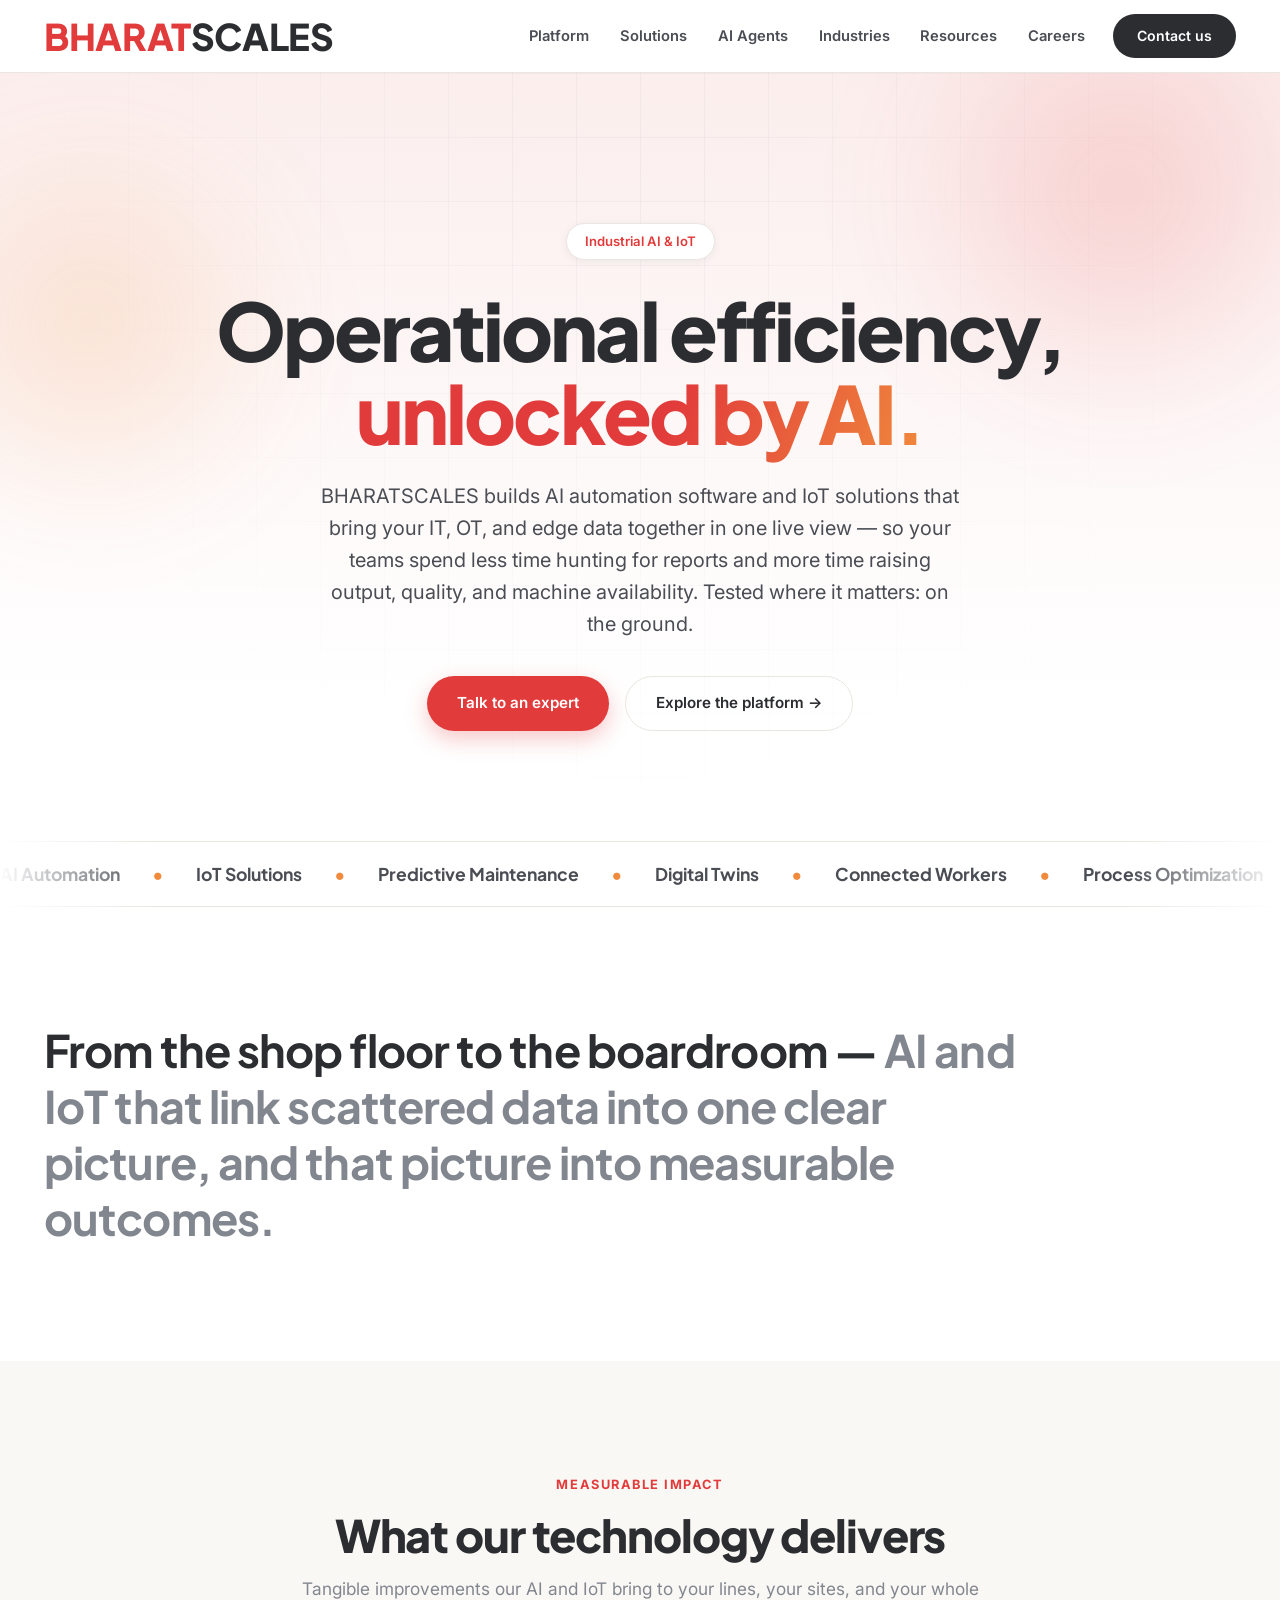
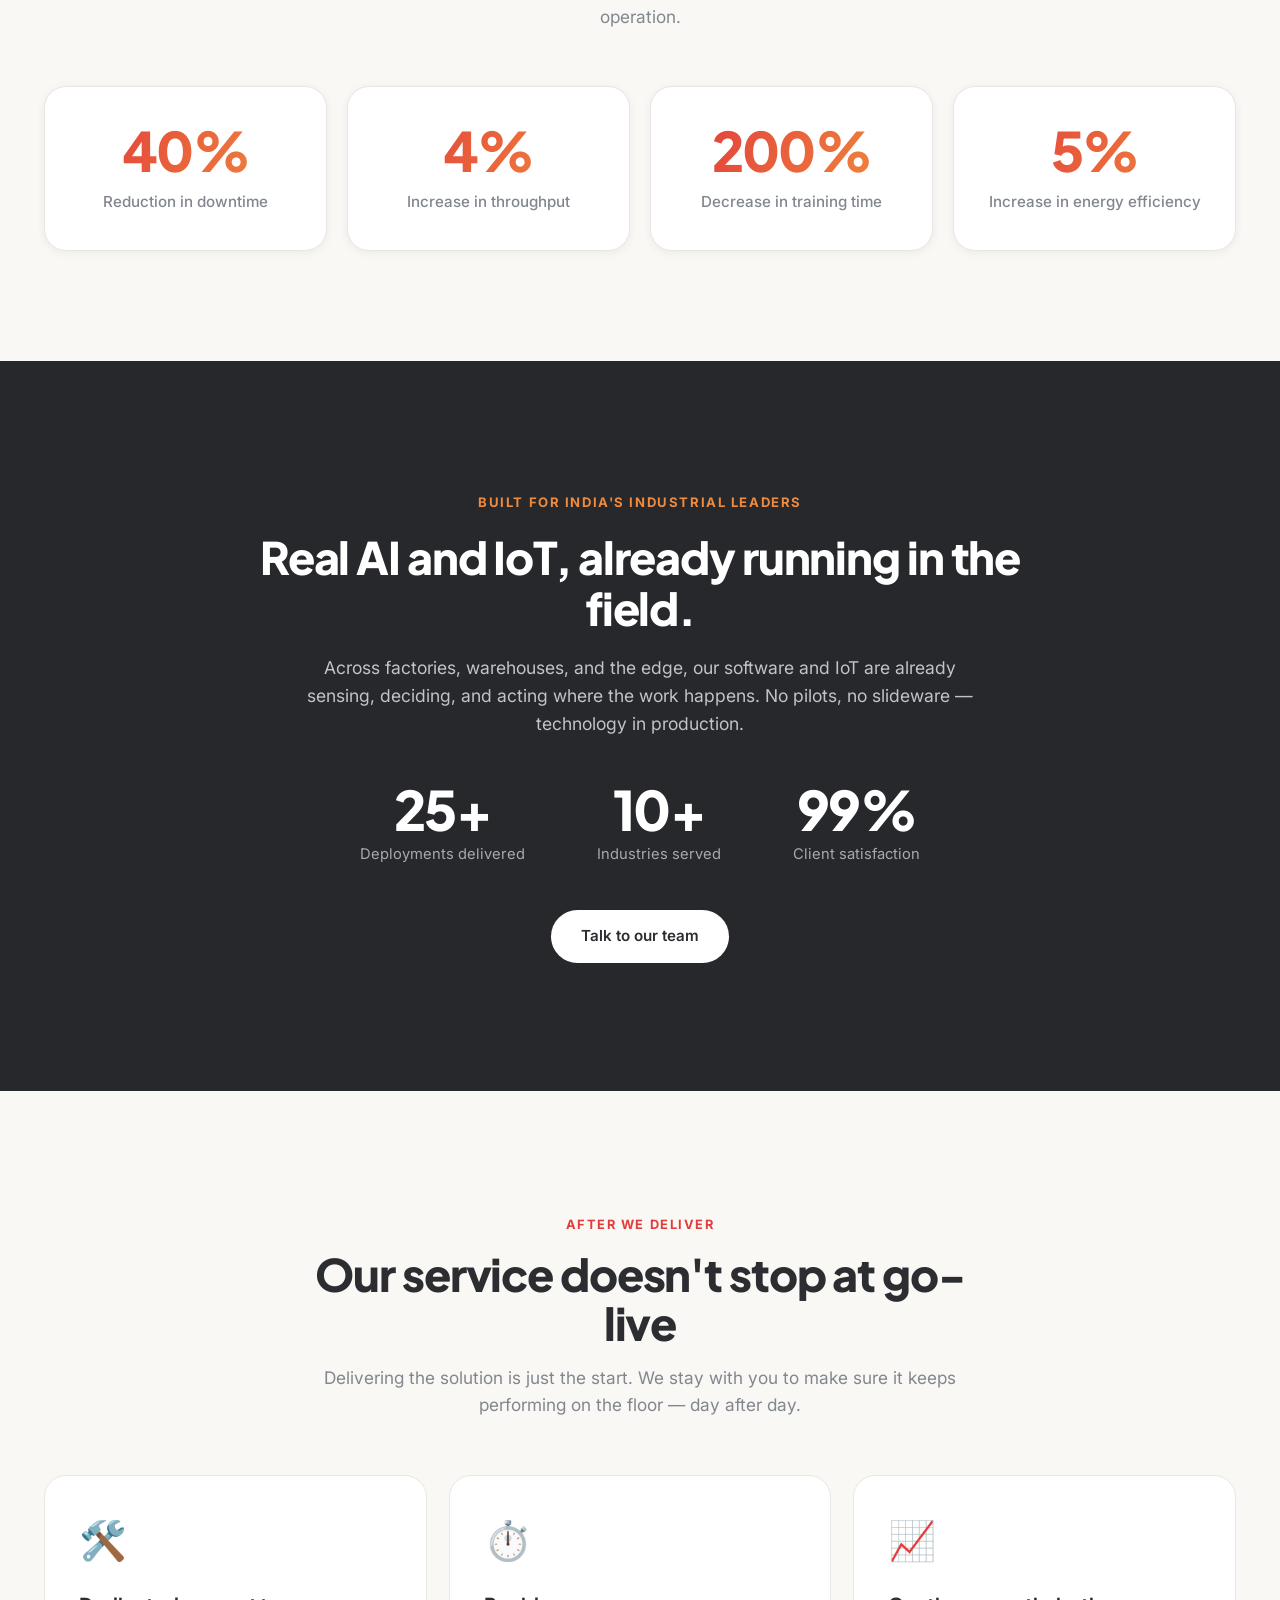
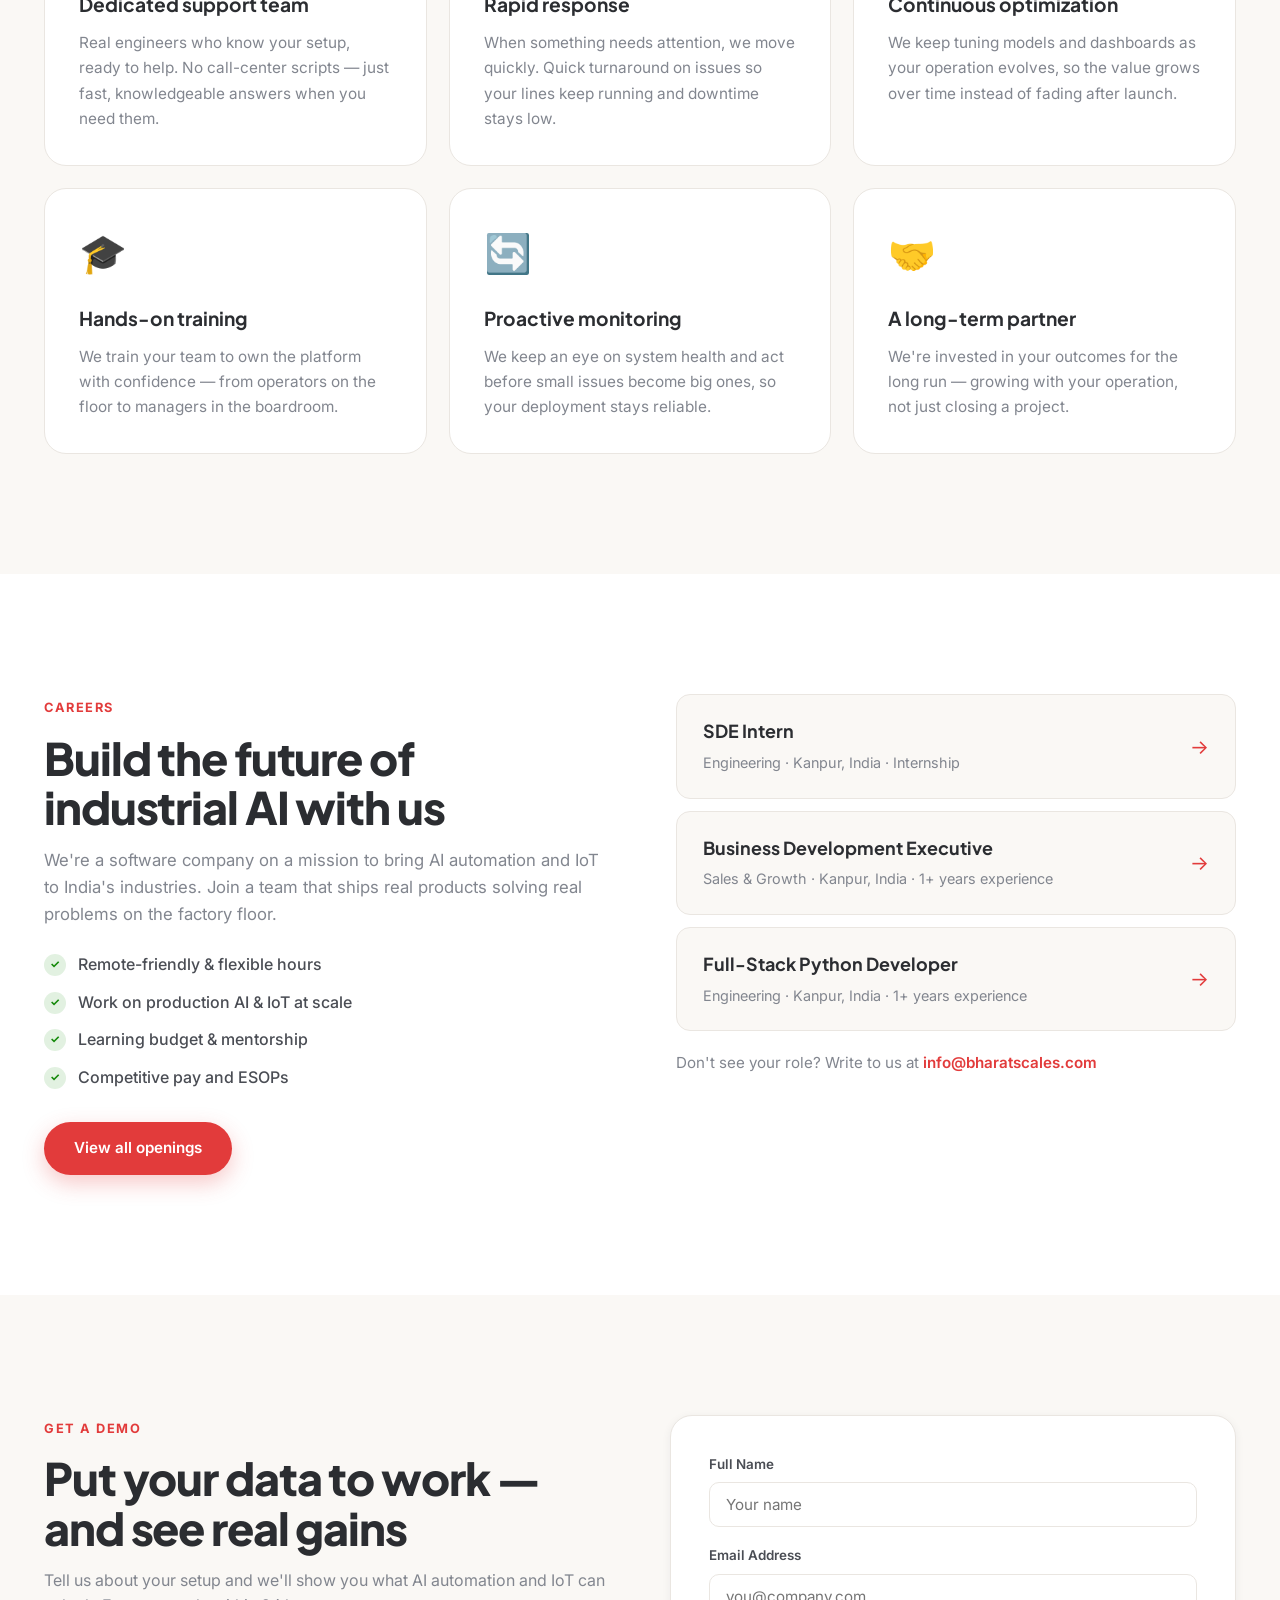
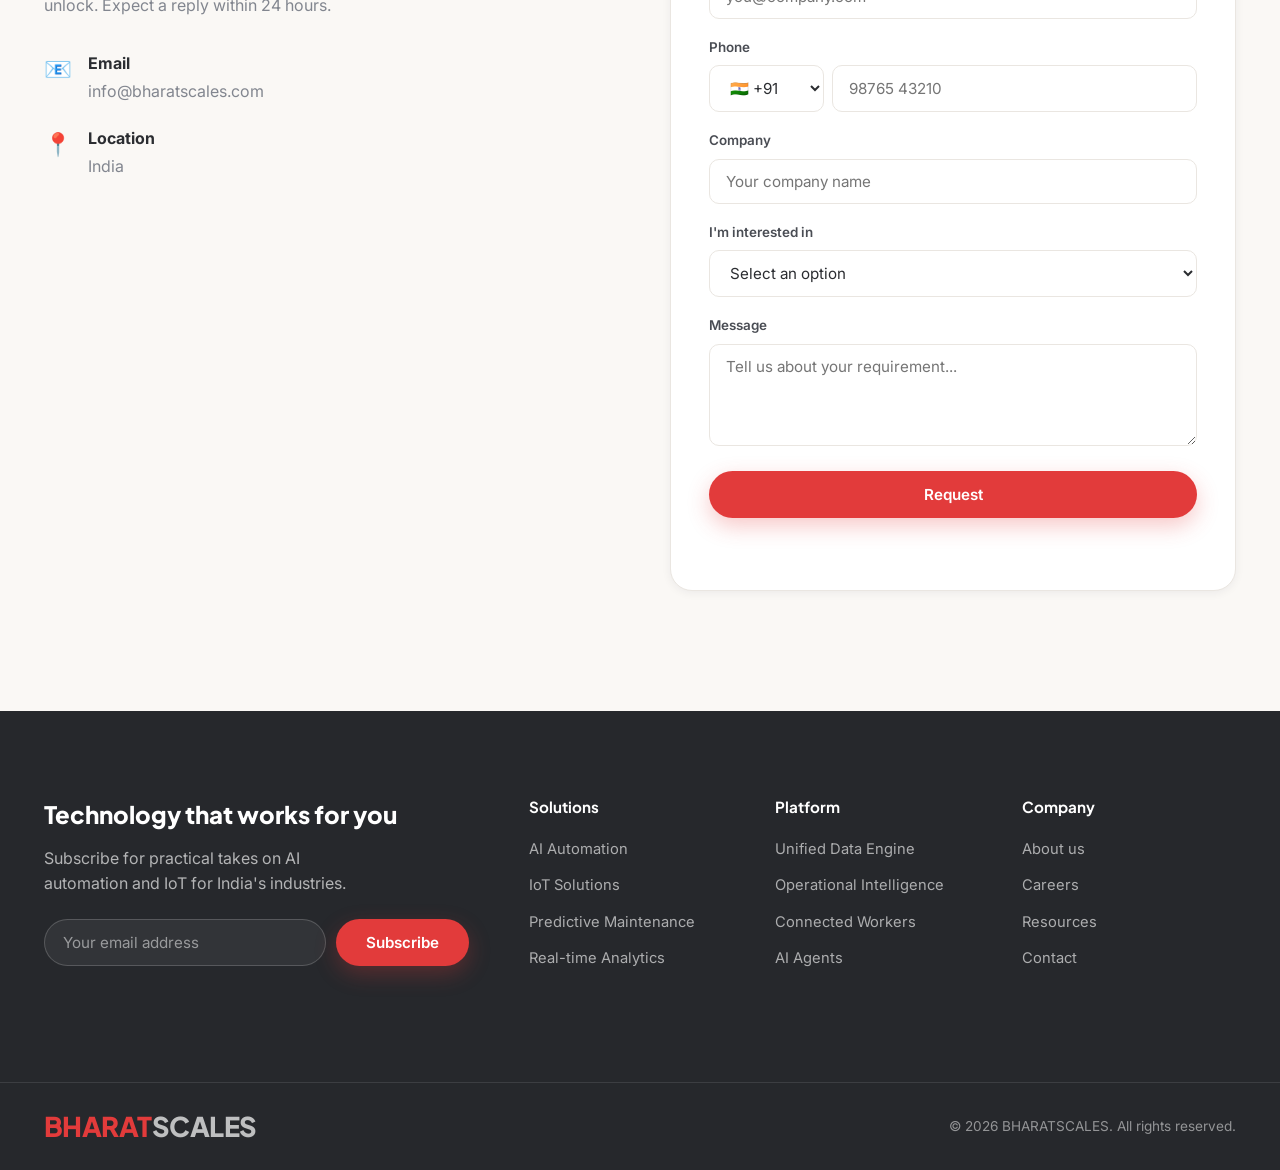
==== commit f8953afd: "service" ====
--- a/index.html
+++ b/index.html
@@ -130,11 +130,11 @@
       </p>
       <div class="trust-stats">
         <div class="trust-stat">
-          <span class="trust-num" data-target="200" data-suffix="+">0</span>
+          <span class="trust-num" data-target="25" data-suffix="+">0</span>
           <span class="trust-label">Deployments delivered</span>
         </div>
         <div class="trust-stat">
-          <span class="trust-num" data-target="15" data-suffix="+">0</span>
+          <span class="trust-num" data-target="10" data-suffix="+">0</span>
           <span class="trust-label">Industries served</span>
         </div>
         <div class="trust-stat">
@@ -143,6 +143,49 @@
         </div>
       </div>
       <a href="#contact" class="btn btn-light">Talk to our team</a>
+    </div>
+  </section>
+
+  <!-- Service & support -->
+  <section class="solutions" id="support">
+    <div class="container">
+      <div class="section-header">
+        <span class="section-tag">After we deliver</span>
+        <h2 class="section-title">Our service doesn't stop at go-live</h2>
+        <p class="section-desc">Delivering the solution is just the start. We stay with you to make sure it keeps performing on the floor — day after day.</p>
+      </div>
+      <div class="solutions-grid">
+        <article class="solution-card">
+          <div class="solution-icon">🛠️</div>
+          <h3>Dedicated support team</h3>
+          <p>Real engineers who know your setup, ready to help. No call-center scripts — just fast, knowledgeable answers when you need them.</p>
+        </article>
+        <article class="solution-card">
+          <div class="solution-icon">⏱️</div>
+          <h3>Rapid response</h3>
+          <p>When something needs attention, we move quickly. Quick turnaround on issues so your lines keep running and downtime stays low.</p>
+        </article>
+        <article class="solution-card">
+          <div class="solution-icon">📈</div>
+          <h3>Continuous optimization</h3>
+          <p>We keep tuning models and dashboards as your operation evolves, so the value grows over time instead of fading after launch.</p>
+        </article>
+        <article class="solution-card">
+          <div class="solution-icon">🎓</div>
+          <h3>Hands-on training</h3>
+          <p>We train your team to own the platform with confidence — from operators on the floor to managers in the boardroom.</p>
+        </article>
+        <article class="solution-card">
+          <div class="solution-icon">🔄</div>
+          <h3>Proactive monitoring</h3>
+          <p>We keep an eye on system health and act before small issues become big ones, so your deployment stays reliable.</p>
+        </article>
+        <article class="solution-card">
+          <div class="solution-icon">🤝</div>
+          <h3>A long-term partner</h3>
+          <p>We're invested in your outcomes for the long run — growing with your operation, not just closing a project.</p>
+        </article>
+      </div>
     </div>
   </section>
 
--- a/styles.css
+++ b/styles.css
@@ -1178,6 +1178,175 @@
   max-width: 560px;
   margin: 0 auto 26px;
   font-size: 1.05rem;
+}
+
+/* ---- Blog / resource detail page ---- */
+.blog-page {
+  padding-top: clamp(90px, 11vw, 120px);
+}
+
+.blog-container {
+  max-width: 820px;
+}
+
+.blog-back {
+  display: inline-block;
+  margin-bottom: 22px;
+  color: var(--color-ink-soft);
+  text-decoration: none;
+  font-weight: 600;
+  font-size: 0.95rem;
+  transition: var(--transition);
+}
+
+.blog-back:hover { color: var(--color-primary); }
+
+.blog-type {
+  display: inline-block;
+  font-size: 0.74rem;
+  font-weight: 700;
+  text-transform: uppercase;
+  letter-spacing: 0.1em;
+  color: var(--color-accent);
+  margin-bottom: 14px;
+}
+
+.blog-title {
+  font-family: var(--font-heading);
+  font-size: clamp(1.9rem, 4.5vw, 3rem);
+  font-weight: 800;
+  line-height: 1.15;
+  letter-spacing: -0.01em;
+  margin-bottom: 18px;
+}
+
+.blog-excerpt {
+  font-size: clamp(1.05rem, 2vw, 1.25rem);
+  color: var(--color-ink-soft);
+  line-height: 1.55;
+  margin-bottom: 20px;
+}
+
+.blog-meta {
+  font-size: 0.9rem;
+  color: var(--color-muted);
+  font-weight: 500;
+  padding-bottom: 28px;
+  border-bottom: 1px solid var(--color-line);
+}
+
+.blog-hero {
+  margin: 30px 0 8px;
+  border-radius: var(--radius-lg);
+  overflow: hidden;
+  box-shadow: var(--shadow);
+}
+
+.blog-hero img {
+  display: block;
+  width: 100%;
+  height: clamp(240px, 42vw, 460px);
+  object-fit: cover;
+}
+
+.blog-body {
+  padding: 14px 0 clamp(50px, 7vw, 80px);
+}
+
+.blog-body h2 {
+  font-family: var(--font-heading);
+  font-size: clamp(1.35rem, 3vw, 1.7rem);
+  font-weight: 700;
+  line-height: 1.25;
+  margin: 38px 0 14px;
+}
+
+.blog-body p {
+  color: var(--color-ink-soft);
+  font-size: 1.08rem;
+  line-height: 1.75;
+  margin-bottom: 18px;
+}
+
+.blog-list {
+  list-style: none;
+  margin: 4px 0 22px;
+  padding: 0;
+}
+
+.blog-list li {
+  position: relative;
+  padding-left: 30px;
+  margin-bottom: 12px;
+  color: var(--color-ink-soft);
+  font-size: 1.05rem;
+  line-height: 1.6;
+}
+
+.blog-list li::before {
+  content: "";
+  position: absolute;
+  left: 4px;
+  top: 9px;
+  width: 9px;
+  height: 9px;
+  border-radius: 50%;
+  background: var(--color-primary);
+}
+
+.blog-quote {
+  margin: 30px 0;
+  padding: 24px 28px;
+  background: var(--color-bg-tint);
+  border-left: 4px solid var(--color-primary);
+  border-radius: 0 var(--radius) var(--radius) 0;
+}
+
+.blog-quote blockquote {
+  font-family: var(--font-heading);
+  font-size: clamp(1.15rem, 2.4vw, 1.4rem);
+  font-weight: 600;
+  line-height: 1.45;
+  color: var(--color-ink);
+}
+
+.blog-quote figcaption {
+  margin-top: 12px;
+  font-size: 0.9rem;
+  font-weight: 600;
+  color: var(--color-muted);
+}
+
+.blog-stats {
+  display: grid;
+  grid-template-columns: repeat(auto-fit, minmax(150px, 1fr));
+  gap: 18px;
+  margin: 30px 0;
+}
+
+.blog-stat {
+  background: var(--color-bg-soft);
+  border: 1px solid var(--color-line);
+  border-radius: var(--radius);
+  padding: 26px 22px;
+  text-align: center;
+}
+
+.blog-stat-num {
+  display: block;
+  font-family: var(--font-heading);
+  font-size: clamp(2rem, 5vw, 2.6rem);
+  font-weight: 800;
+  line-height: 1;
+  color: var(--color-primary);
+  margin-bottom: 8px;
+}
+
+.blog-stat-label {
+  display: block;
+  font-size: 0.92rem;
+  color: var(--color-ink-soft);
+  line-height: 1.4;
 }
 
 /* ---- Job detail page ---- */
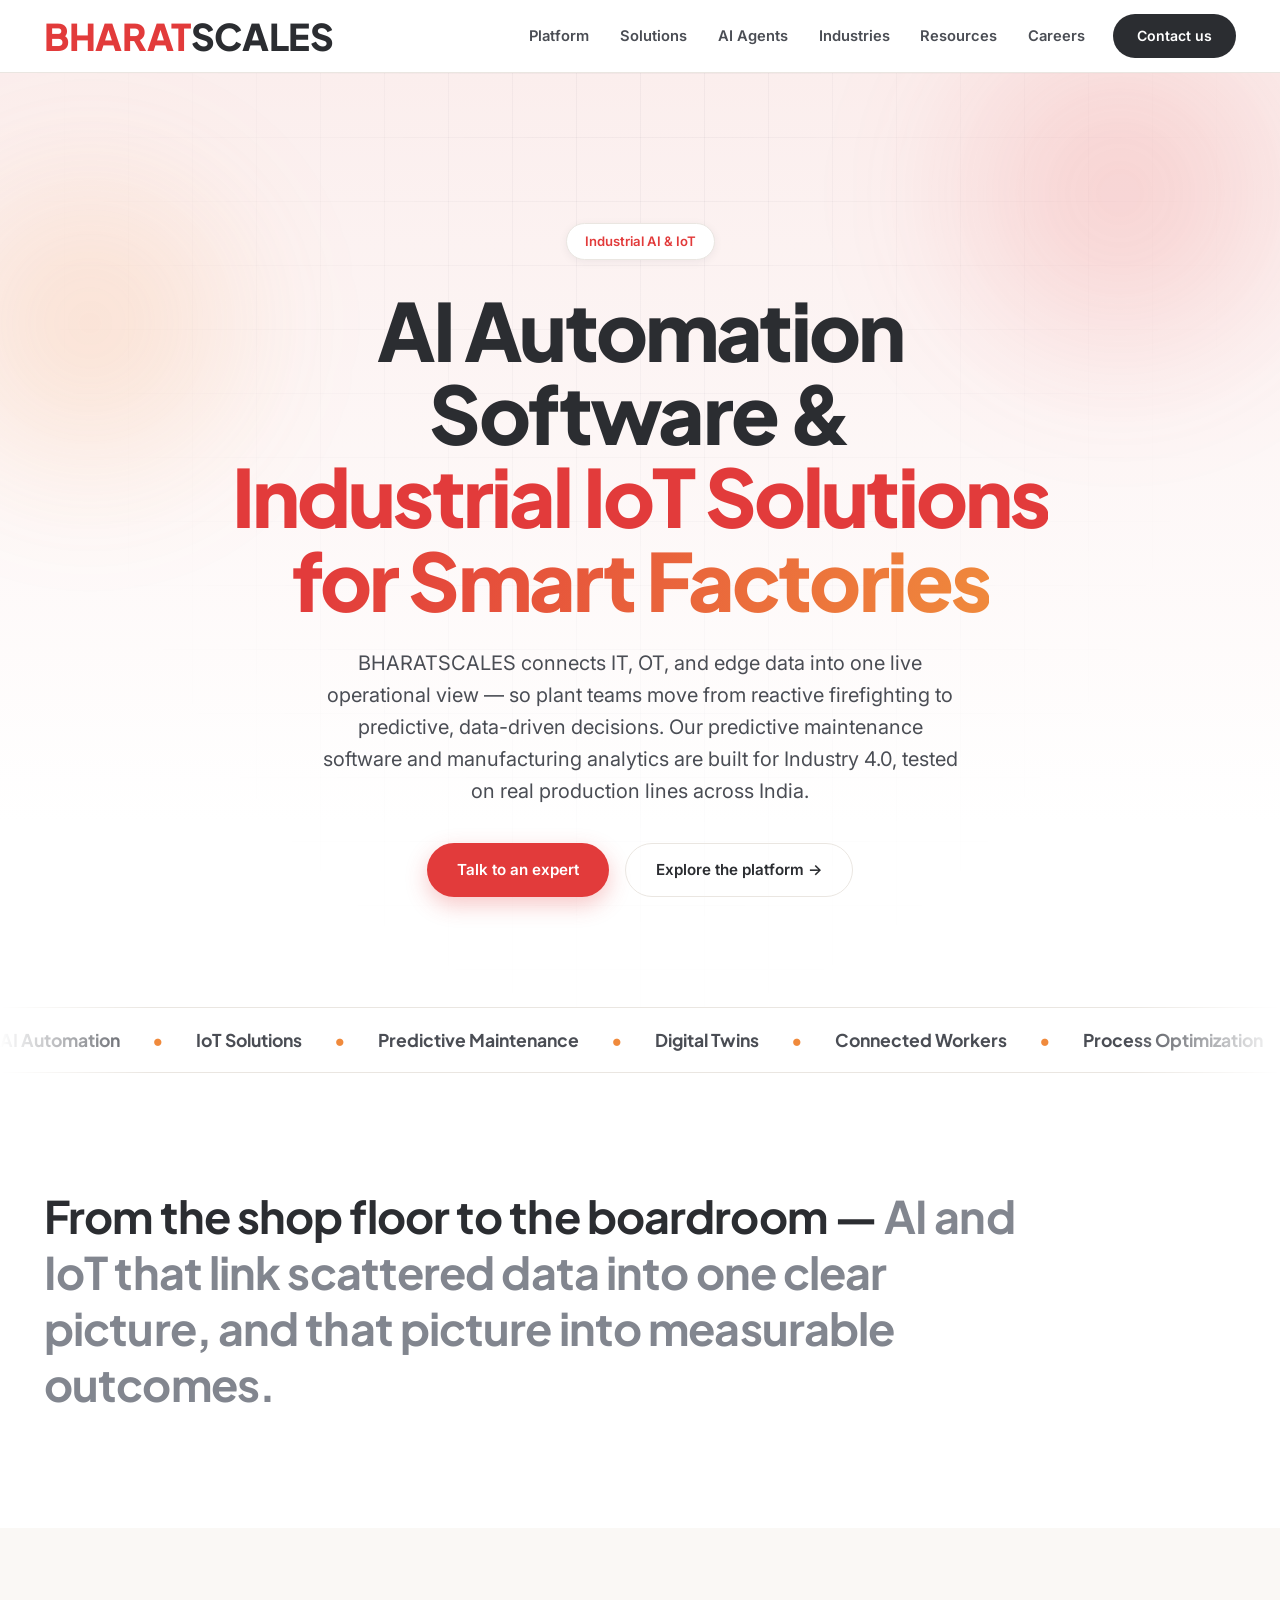
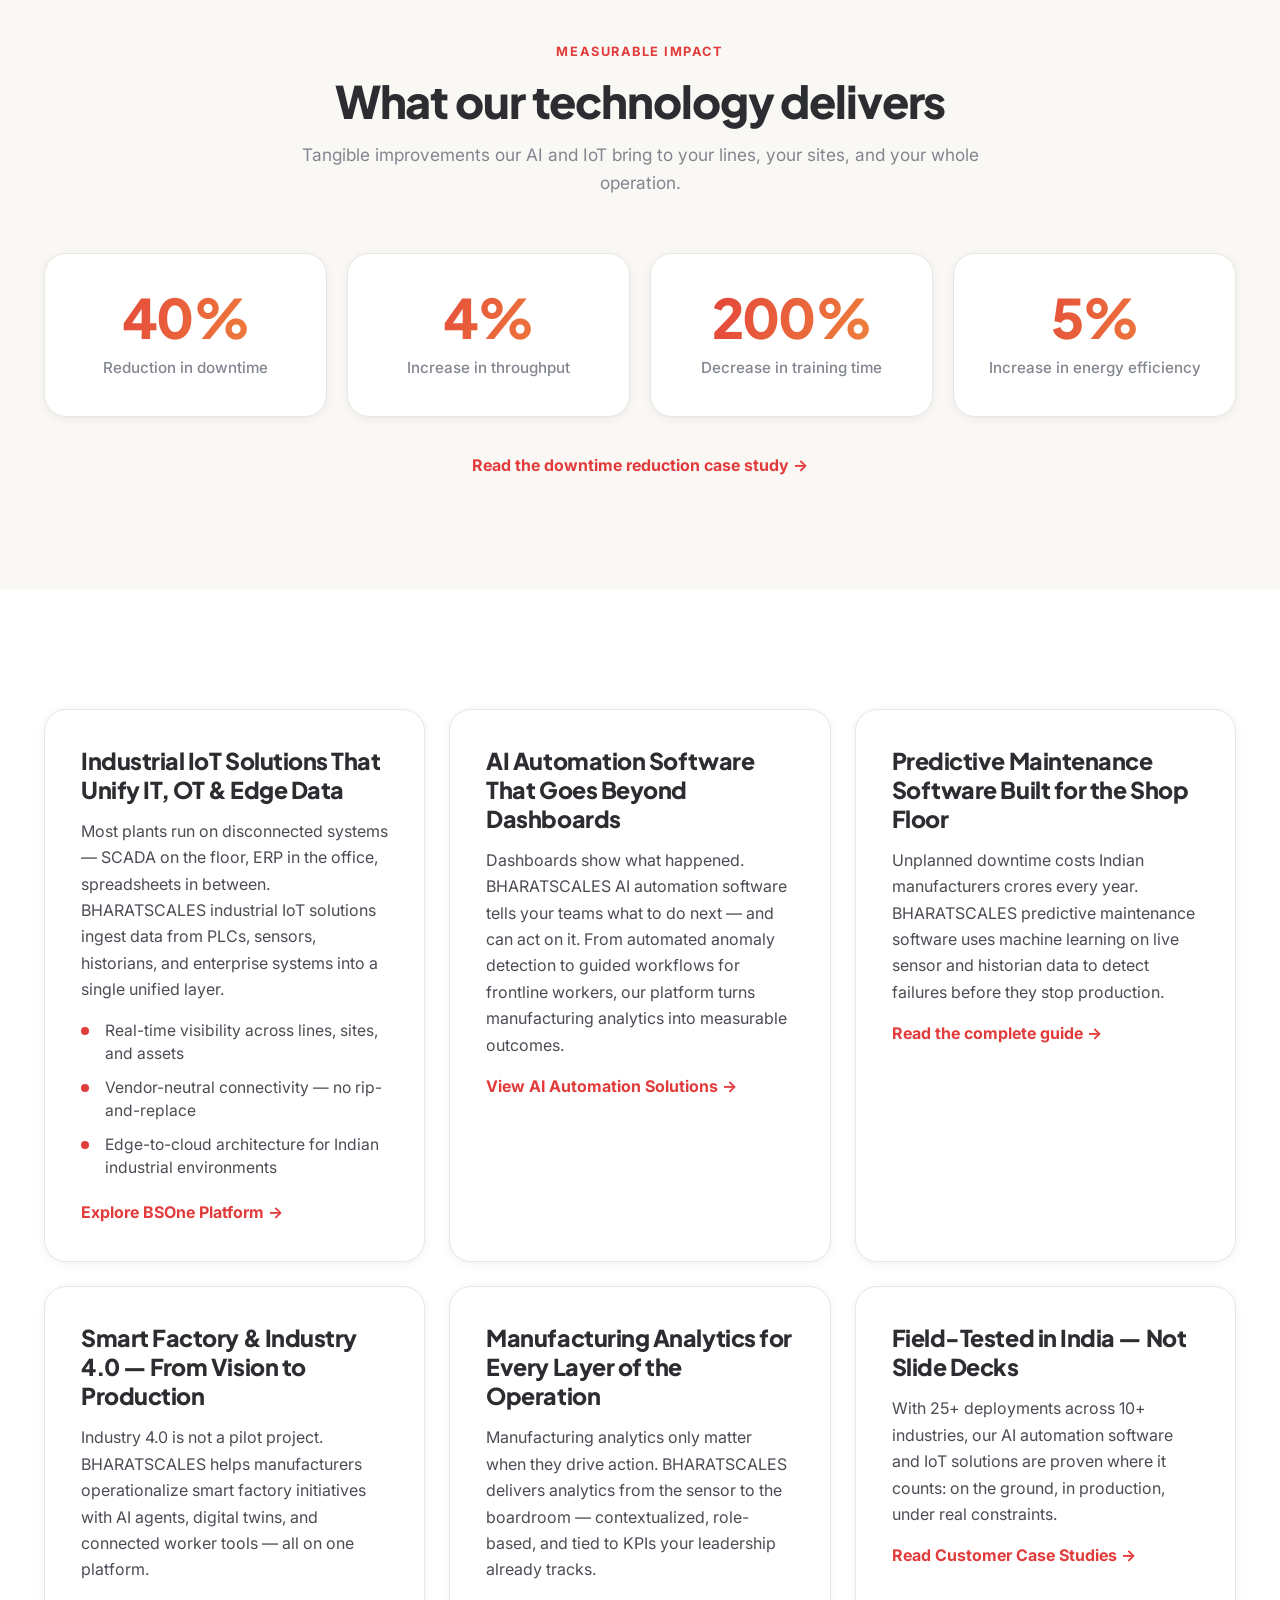
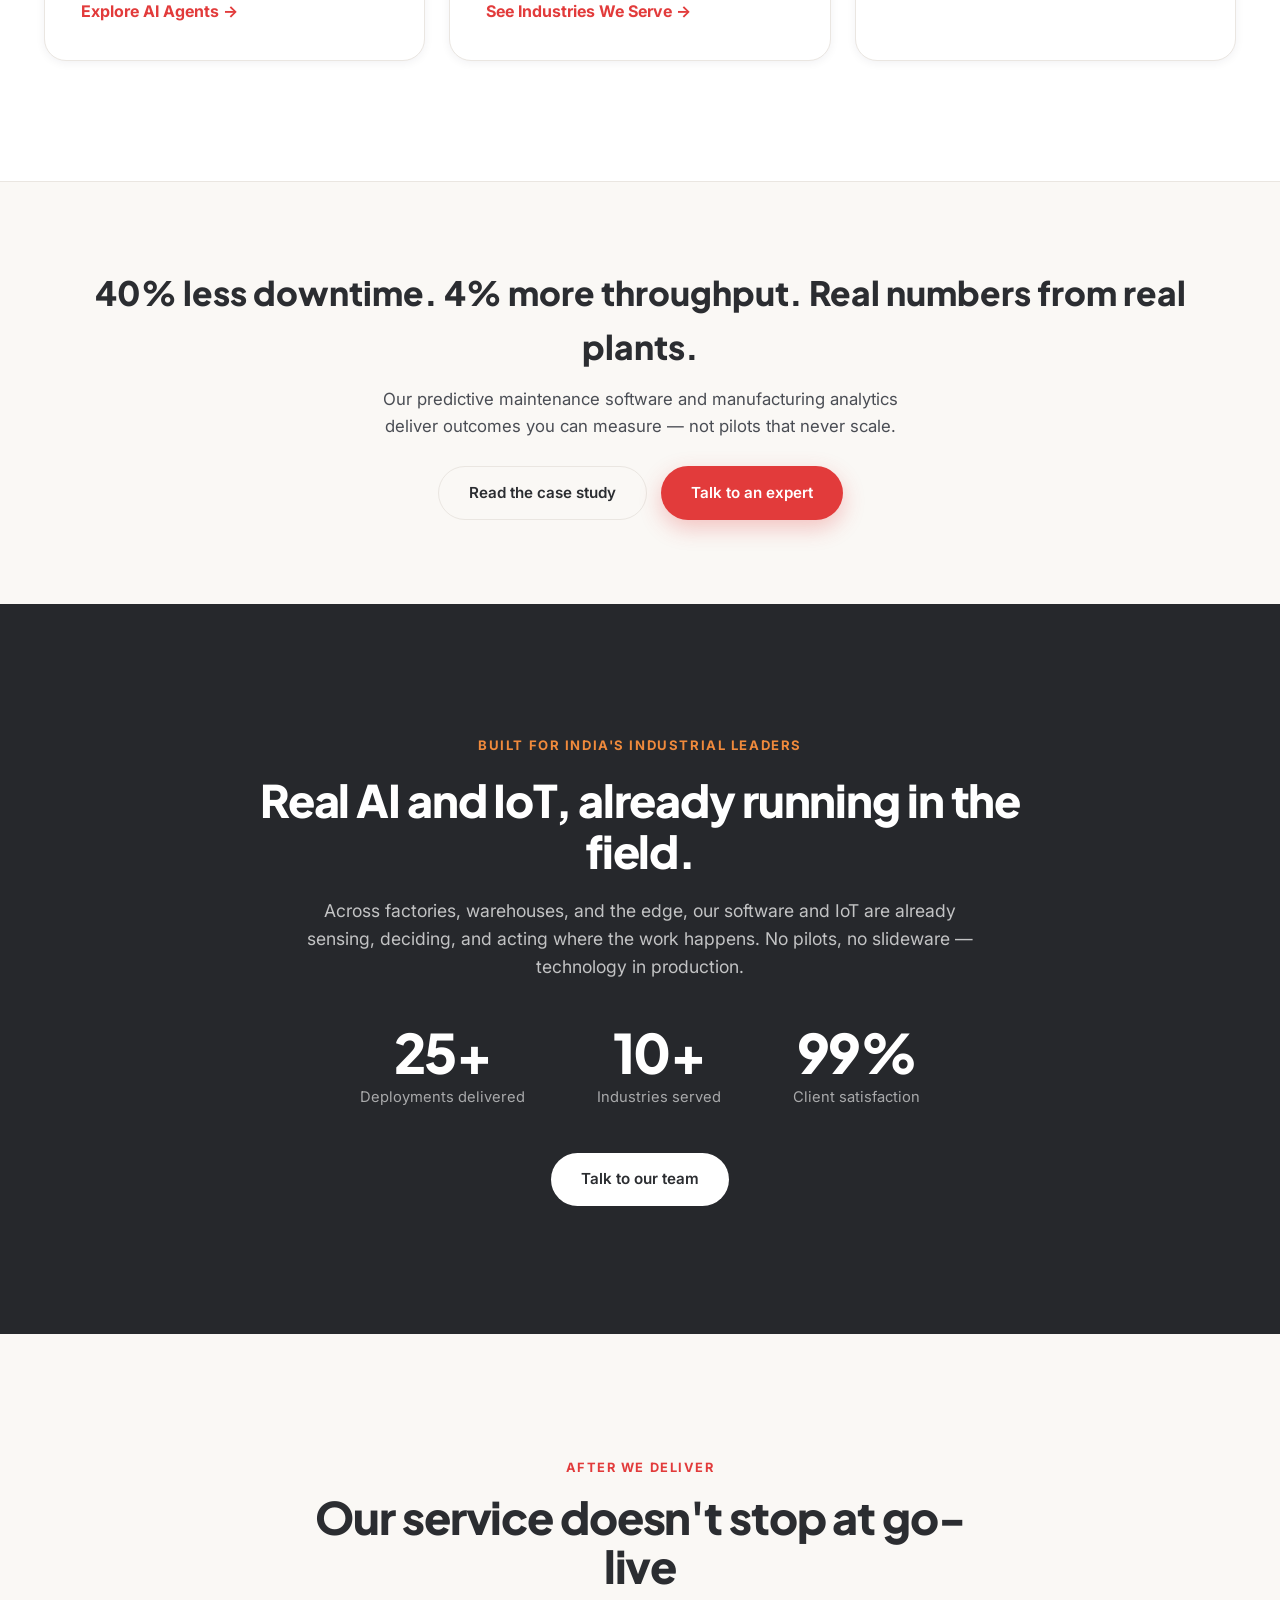
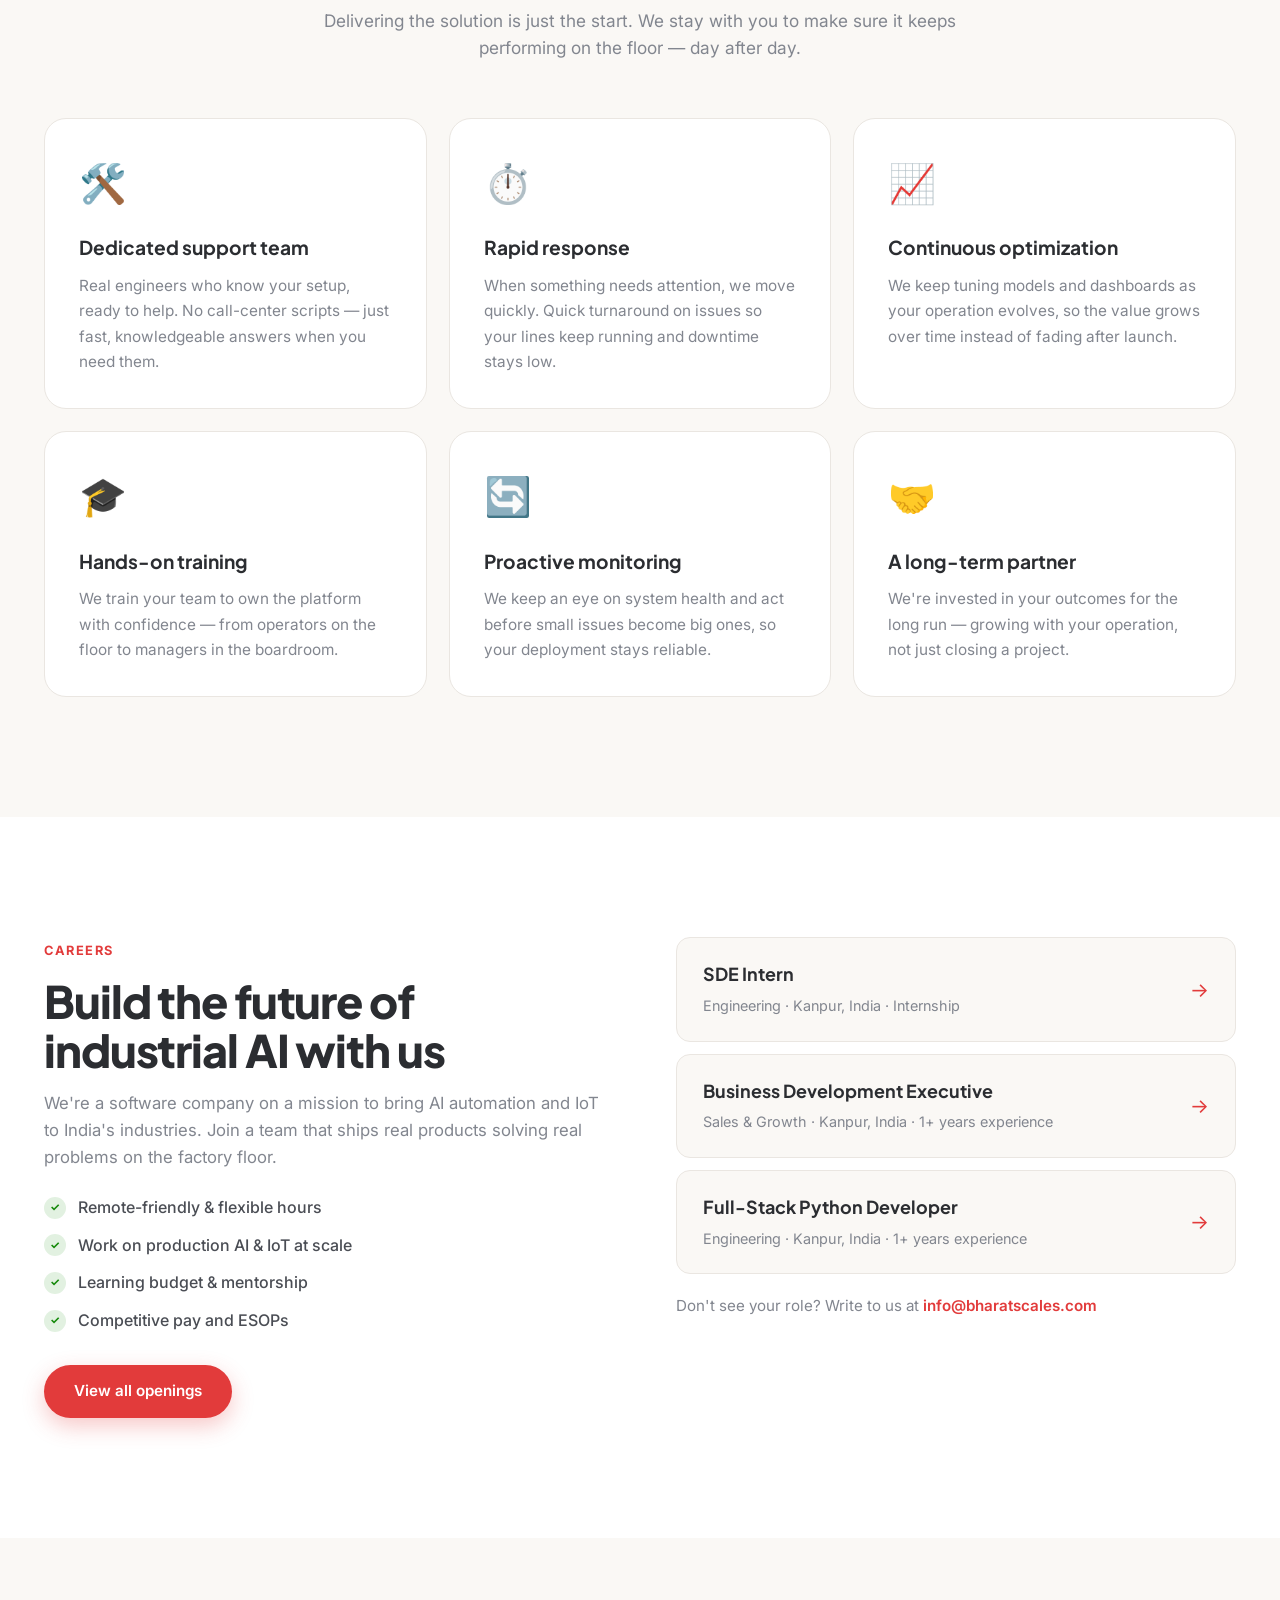
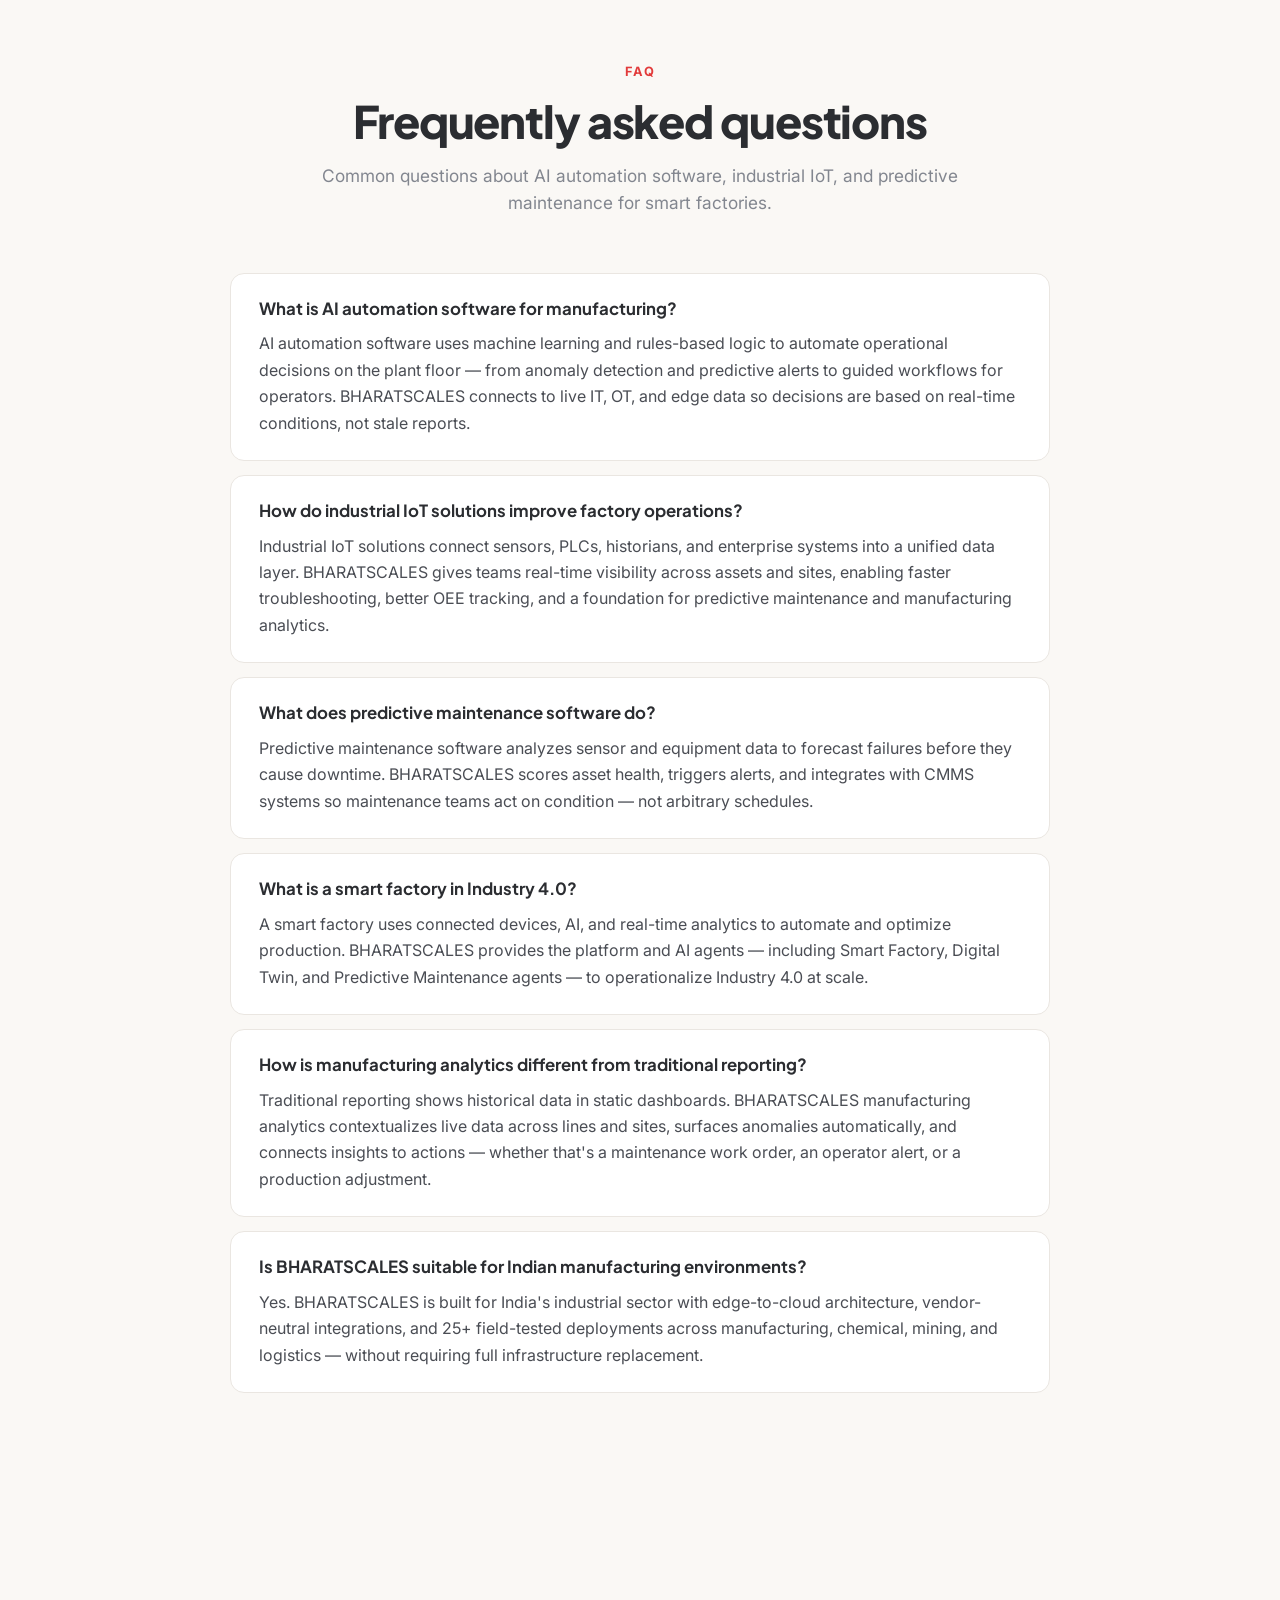
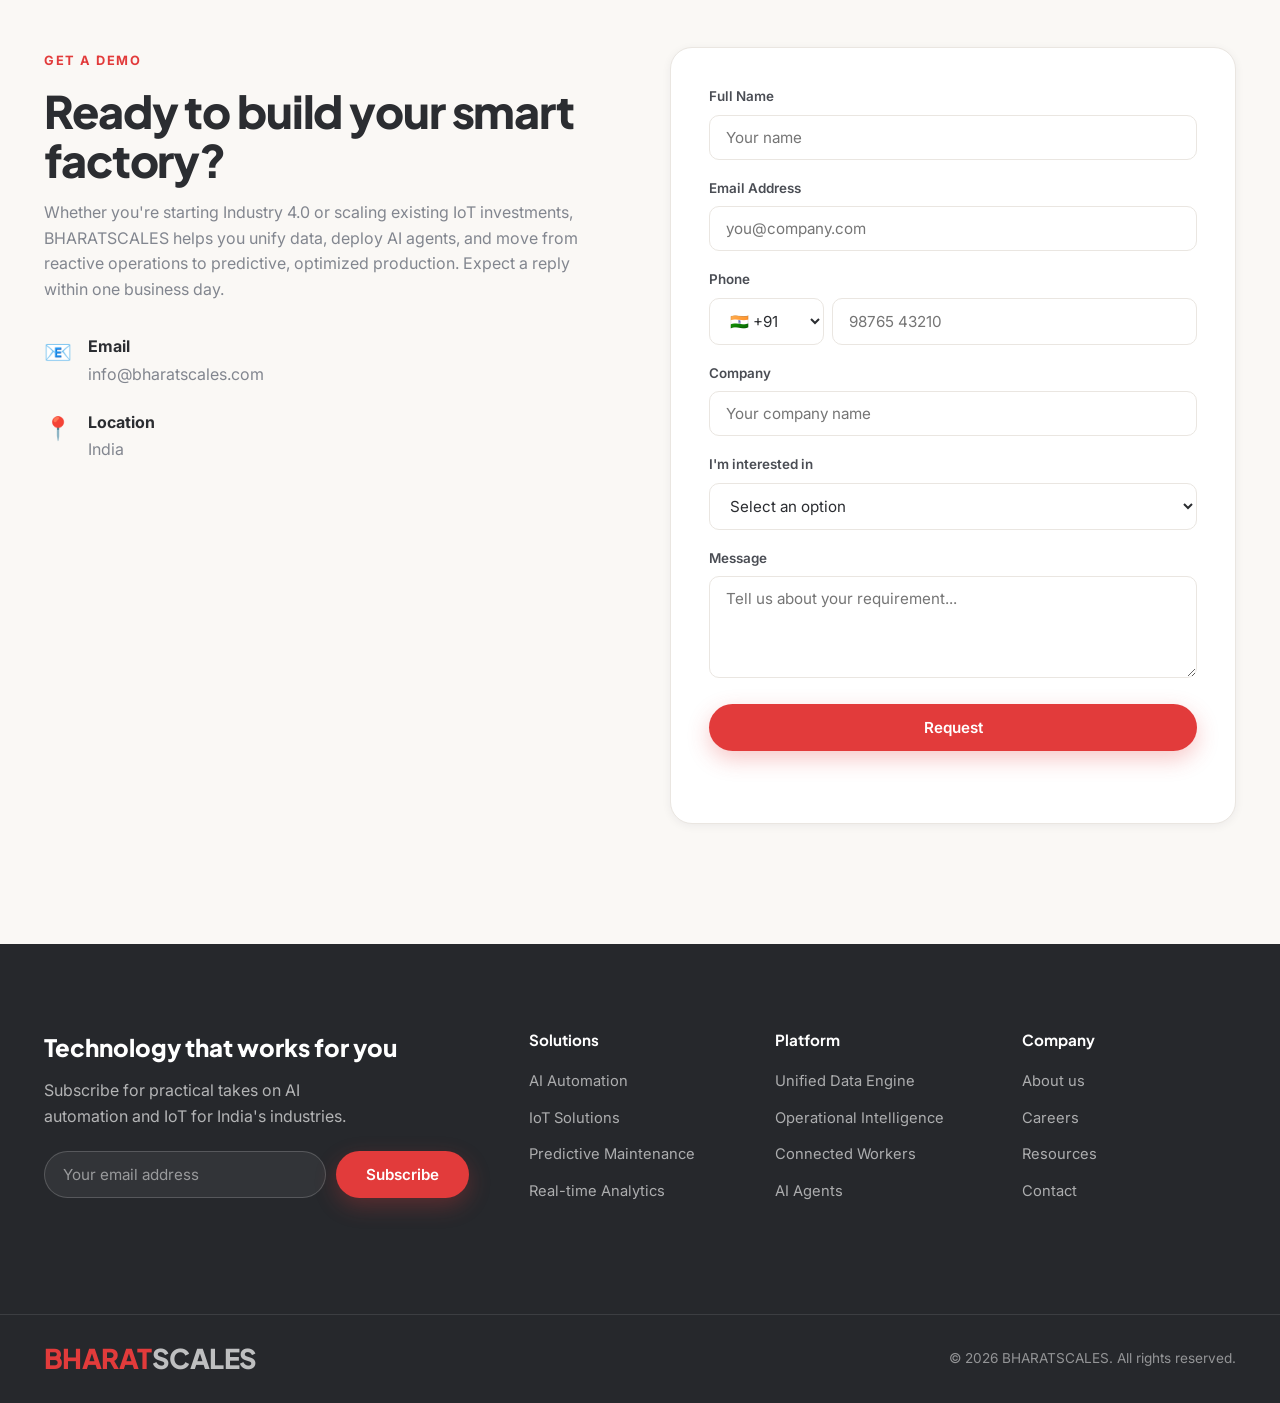
==== commit 2467764e: "fixed SEO" ====
--- a/index.html
+++ b/index.html
@@ -3,8 +3,108 @@
 <head>
   <meta charset="UTF-8">
   <meta name="viewport" content="width=device-width, initial-scale=1.0">
-  <meta name="description" content="BHARATSCALES — AI automation software and IoT solutions for industry. Connect IT, OT and edge data to improve uptime, yield, and efficiency at scale.">
-  <title>BHARATSCALES | AI Automation Software & IoT Solutions</title>
+  <meta name="description" content="AI automation software &amp; industrial IoT for smart factories. Predictive maintenance, manufacturing analytics &amp; Industry 4.0 — field-tested in India. Talk to an expert.">
+  <title>AI Automation Software &amp; Industrial IoT Solutions | BHARATSCALES</title>
+  <script type="application/ld+json">
+  {
+    "@context": "https://schema.org",
+    "@graph": [
+      {
+        "@type": "Organization",
+        "@id": "https://www.bharatscales.com/#organization",
+        "name": "BHARATSCALES",
+        "url": "https://www.bharatscales.com",
+        "logo": "https://www.bharatscales.com/favicon.png",
+        "description": "BHARATSCALES delivers AI automation software, industrial IoT solutions, and predictive maintenance software for smart factories and Industry 4.0 operations in India.",
+        "email": "info@bharatscales.com",
+        "address": { "@type": "PostalAddress", "addressCountry": "IN" }
+      },
+      {
+        "@type": "WebSite",
+        "@id": "https://www.bharatscales.com/#website",
+        "url": "https://www.bharatscales.com",
+        "name": "BHARATSCALES",
+        "publisher": { "@id": "https://www.bharatscales.com/#organization" }
+      },
+      {
+        "@type": "WebPage",
+        "@id": "https://www.bharatscales.com/#webpage",
+        "url": "https://www.bharatscales.com/",
+        "name": "AI Automation Software & Industrial IoT Solutions | BHARATSCALES",
+        "description": "BHARATSCALES delivers AI automation software, industrial IoT solutions, and predictive maintenance software for smart factories. Unify IT, OT and edge data to cut downtime and boost throughput.",
+        "isPartOf": { "@id": "https://www.bharatscales.com/#website" },
+        "about": { "@id": "https://www.bharatscales.com/#organization" }
+      },
+      {
+        "@type": "SoftwareApplication",
+        "name": "BSOne — Industrial Intelligence Framework",
+        "applicationCategory": "BusinessApplication",
+        "operatingSystem": "Web, Edge, Cloud",
+        "description": "AI automation software and industrial IoT platform for predictive maintenance, manufacturing analytics, and smart factory operations.",
+        "offers": {
+          "@type": "Offer",
+          "price": "0",
+          "priceCurrency": "INR",
+          "description": "Contact for enterprise pricing"
+        },
+        "provider": { "@id": "https://www.bharatscales.com/#organization" }
+      },
+      {
+        "@type": "FAQPage",
+        "mainEntity": [
+          {
+            "@type": "Question",
+            "name": "What is AI automation software for manufacturing?",
+            "acceptedAnswer": {
+              "@type": "Answer",
+              "text": "AI automation software uses machine learning and rules-based logic to automate operational decisions on the plant floor — from anomaly detection and predictive alerts to guided workflows for operators. BHARATSCALES connects to live IT, OT, and edge data so decisions are based on real-time conditions."
+            }
+          },
+          {
+            "@type": "Question",
+            "name": "How do industrial IoT solutions improve factory operations?",
+            "acceptedAnswer": {
+              "@type": "Answer",
+              "text": "Industrial IoT solutions connect sensors, PLCs, historians, and enterprise systems into a unified data layer. BHARATSCALES gives teams real-time visibility across assets and sites, enabling faster troubleshooting, better OEE tracking, and a foundation for predictive maintenance."
+            }
+          },
+          {
+            "@type": "Question",
+            "name": "What does predictive maintenance software do?",
+            "acceptedAnswer": {
+              "@type": "Answer",
+              "text": "Predictive maintenance software analyzes sensor and equipment data to forecast failures before they cause downtime. BHARATSCALES scores asset health, triggers alerts, and integrates with CMMS systems so maintenance teams act on condition — not arbitrary schedules."
+            }
+          },
+          {
+            "@type": "Question",
+            "name": "What is a smart factory in Industry 4.0?",
+            "acceptedAnswer": {
+              "@type": "Answer",
+              "text": "A smart factory uses connected devices, AI, and real-time analytics to automate and optimize production. BHARATSCALES provides the platform and AI agents — including Smart Factory, Digital Twin, and Predictive Maintenance agents — to operationalize Industry 4.0 at scale."
+            }
+          },
+          {
+            "@type": "Question",
+            "name": "How is manufacturing analytics different from traditional reporting?",
+            "acceptedAnswer": {
+              "@type": "Answer",
+              "text": "Traditional reporting shows historical data in static dashboards. BHARATSCALES manufacturing analytics contextualizes live data across lines and sites, surfaces anomalies automatically, and connects insights to actions like maintenance work orders and operator alerts."
+            }
+          },
+          {
+            "@type": "Question",
+            "name": "Is BHARATSCALES suitable for Indian manufacturing environments?",
+            "acceptedAnswer": {
+              "@type": "Answer",
+              "text": "Yes. BHARATSCALES is built for India's industrial sector with edge-to-cloud architecture, vendor-neutral integrations, and 25+ field-tested deployments across manufacturing, chemical, mining, and logistics."
+            }
+          }
+        ]
+      }
+    ]
+  }
+  </script>
   <link rel="preconnect" href="https://fonts.googleapis.com">
   <link rel="preconnect" href="https://fonts.gstatic.com" crossorigin>
   <link href="https://fonts.googleapis.com/css2?family=Inter:wght@400;500;600;700&family=Plus+Jakarta+Sans:wght@500;600;700;800&display=swap" rel="stylesheet">
@@ -12,6 +112,7 @@
   <link rel="apple-touch-icon" href="favicon.png">
   <link rel="stylesheet" href="styles.css">
 </head>
+
 <body>
   <!-- Navigation -->
   <nav class="navbar" id="navbar">
@@ -50,13 +151,13 @@
     <div class="container hero-content">
       <span class="hero-eyebrow">Industrial AI &amp; IoT</span>
       <h1 class="hero-title">
-        Operational efficiency,<br>
-        <span class="gradient-text">unlocked by AI.</span>
+        AI Automation Software &amp;<br>
+        <span class="gradient-text">Industrial IoT Solutions for Smart Factories</span>
       </h1>
       <p class="hero-subtitle">
-        BHARATSCALES builds AI automation software and IoT solutions that bring your IT, OT, and edge data
-        together in one live view — so your teams spend less time hunting for reports and more time raising
-        output, quality, and machine availability. Tested where it matters: on the ground.
+        BHARATSCALES connects IT, OT, and edge data into one live operational view — so plant teams move from
+        reactive firefighting to predictive, data-driven decisions. Our predictive maintenance software and
+        manufacturing analytics are built for Industry 4.0, tested on real production lines across India.
       </p>
       <div class="hero-actions">
         <a href="#contact" class="btn btn-primary">Talk to an expert</a>
@@ -115,6 +216,64 @@
           <span class="result-num" data-target="5" data-suffix="%">0%</span>
           <span class="result-label">Increase in energy efficiency</span>
         </div>
+      </div>
+      <p class="results-footnote">
+        <a href="blog.html?slug=downtime-case-study" class="link-arrow">Read the downtime reduction case study →</a>
+      </p>
+    </div>
+  </section>
+
+  <!-- SEO content sections -->
+  <section class="seo-content" id="solutions-overview">
+    <div class="container">
+      <div class="seo-content-grid">
+        <article class="seo-block">
+          <h2 class="seo-block-title">Industrial IoT Solutions That Unify IT, OT &amp; Edge Data</h2>
+          <p>Most plants run on disconnected systems — SCADA on the floor, ERP in the office, spreadsheets in between. BHARATSCALES industrial IoT solutions ingest data from PLCs, sensors, historians, and enterprise systems into a single unified layer.</p>
+          <ul class="seo-block-list">
+            <li>Real-time visibility across lines, sites, and assets</li>
+            <li>Vendor-neutral connectivity — no rip-and-replace</li>
+            <li>Edge-to-cloud architecture for Indian industrial environments</li>
+          </ul>
+          <a href="platform.html" class="link-arrow">Explore BSOne Platform →</a>
+        </article>
+        <article class="seo-block">
+          <h2 class="seo-block-title">AI Automation Software That Goes Beyond Dashboards</h2>
+          <p>Dashboards show what happened. BHARATSCALES AI automation software tells your teams what to do next — and can act on it. From automated anomaly detection to guided workflows for frontline workers, our platform turns manufacturing analytics into measurable outcomes.</p>
+          <a href="solutions.html" class="link-arrow">View AI Automation Solutions →</a>
+        </article>
+        <article class="seo-block">
+          <h2 class="seo-block-title">Predictive Maintenance Software Built for the Shop Floor</h2>
+          <p>Unplanned downtime costs Indian manufacturers crores every year. BHARATSCALES predictive maintenance software uses machine learning on live sensor and historian data to detect failures before they stop production.</p>
+          <a href="blog.html?slug=predictive-maintenance-software-guide" class="link-arrow">Read the complete guide →</a>
+        </article>
+        <article class="seo-block">
+          <h2 class="seo-block-title">Smart Factory &amp; Industry 4.0 — From Vision to Production</h2>
+          <p>Industry 4.0 is not a pilot project. BHARATSCALES helps manufacturers operationalize smart factory initiatives with AI agents, digital twins, and connected worker tools — all on one platform.</p>
+          <a href="agents.html" class="link-arrow">Explore AI Agents →</a>
+        </article>
+        <article class="seo-block">
+          <h2 class="seo-block-title">Manufacturing Analytics for Every Layer of the Operation</h2>
+          <p>Manufacturing analytics only matter when they drive action. BHARATSCALES delivers analytics from the sensor to the boardroom — contextualized, role-based, and tied to KPIs your leadership already tracks.</p>
+          <a href="industries.html" class="link-arrow">See Industries We Serve →</a>
+        </article>
+        <article class="seo-block">
+          <h2 class="seo-block-title">Field-Tested in India — Not Slide Decks</h2>
+          <p>With 25+ deployments across 10+ industries, our AI automation software and IoT solutions are proven where it counts: on the ground, in production, under real constraints.</p>
+          <a href="resources.html" class="link-arrow">Read Customer Case Studies →</a>
+        </article>
+      </div>
+    </div>
+  </section>
+
+  <!-- Mid-page CTA -->
+  <section class="page-cta page-cta--compact">
+    <div class="container">
+      <h2>40% less downtime. 4% more throughput. Real numbers from real plants.</h2>
+      <p>Our predictive maintenance software and manufacturing analytics deliver outcomes you can measure — not pilots that never scale.</p>
+      <div class="page-cta-actions">
+        <a href="blog.html?slug=downtime-case-study" class="btn btn-ghost">Read the case study</a>
+        <a href="#contact" class="btn btn-primary">Talk to an expert</a>
       </div>
     </div>
   </section>
@@ -233,13 +392,50 @@
     </div>
   </section>
 
+  <!-- FAQ -->
+  <section class="faq" id="faq">
+    <div class="container">
+      <div class="section-header">
+        <span class="section-tag">FAQ</span>
+        <h2 class="section-title">Frequently asked questions</h2>
+        <p class="section-desc">Common questions about AI automation software, industrial IoT, and predictive maintenance for smart factories.</p>
+      </div>
+      <dl class="faq-list">
+        <div class="faq-item">
+          <dt>What is AI automation software for manufacturing?</dt>
+          <dd>AI automation software uses machine learning and rules-based logic to automate operational decisions on the plant floor — from anomaly detection and predictive alerts to guided workflows for operators. BHARATSCALES connects to live IT, OT, and edge data so decisions are based on real-time conditions, not stale reports.</dd>
+        </div>
+        <div class="faq-item">
+          <dt>How do industrial IoT solutions improve factory operations?</dt>
+          <dd>Industrial IoT solutions connect sensors, PLCs, historians, and enterprise systems into a unified data layer. BHARATSCALES gives teams real-time visibility across assets and sites, enabling faster troubleshooting, better OEE tracking, and a foundation for predictive maintenance and manufacturing analytics.</dd>
+        </div>
+        <div class="faq-item">
+          <dt>What does predictive maintenance software do?</dt>
+          <dd>Predictive maintenance software analyzes sensor and equipment data to forecast failures before they cause downtime. BHARATSCALES scores asset health, triggers alerts, and integrates with CMMS systems so maintenance teams act on condition — not arbitrary schedules.</dd>
+        </div>
+        <div class="faq-item">
+          <dt>What is a smart factory in Industry 4.0?</dt>
+          <dd>A smart factory uses connected devices, AI, and real-time analytics to automate and optimize production. BHARATSCALES provides the platform and AI agents — including Smart Factory, Digital Twin, and Predictive Maintenance agents — to operationalize Industry 4.0 at scale.</dd>
+        </div>
+        <div class="faq-item">
+          <dt>How is manufacturing analytics different from traditional reporting?</dt>
+          <dd>Traditional reporting shows historical data in static dashboards. BHARATSCALES manufacturing analytics contextualizes live data across lines and sites, surfaces anomalies automatically, and connects insights to actions — whether that's a maintenance work order, an operator alert, or a production adjustment.</dd>
+        </div>
+        <div class="faq-item">
+          <dt>Is BHARATSCALES suitable for Indian manufacturing environments?</dt>
+          <dd>Yes. BHARATSCALES is built for India's industrial sector with edge-to-cloud architecture, vendor-neutral integrations, and 25+ field-tested deployments across manufacturing, chemical, mining, and logistics — without requiring full infrastructure replacement.</dd>
+        </div>
+      </dl>
+    </div>
+  </section>
+
   <!-- Contact -->
   <section class="contact" id="contact">
     <div class="container contact-container">
       <div class="contact-info">
         <span class="section-tag">Get a demo</span>
-        <h2 class="section-title">Put your data to work — and see real gains</h2>
-        <p>Tell us about your setup and we'll show you what AI automation and IoT can unlock. Expect a reply within 24 hours.</p>
+        <h2 class="section-title">Ready to build your smart factory?</h2>
+        <p>Whether you're starting Industry 4.0 or scaling existing IoT investments, BHARATSCALES helps you unify data, deploy AI agents, and move from reactive operations to predictive, optimized production. Expect a reply within one business day.</p>
         <div class="contact-details">
           <div class="contact-item">
             <span class="contact-icon">📧</span>
--- a/styles.css
+++ b/styles.css
@@ -641,6 +641,128 @@
   font-weight: 500;
 }
 
+.results-footnote {
+  text-align: center;
+  margin-top: 36px;
+}
+
+/* ---- SEO content sections (homepage) ---- */
+.seo-content {
+  padding: clamp(80px, 10vw, 120px) 0;
+}
+
+.seo-content-grid {
+  display: grid;
+  grid-template-columns: repeat(auto-fit, minmax(320px, 1fr));
+  gap: 24px;
+}
+
+.seo-block {
+  background: #fff;
+  border: 1px solid var(--color-line);
+  border-radius: var(--radius-lg);
+  padding: clamp(28px, 4vw, 36px);
+  box-shadow: var(--shadow-sm);
+}
+
+.seo-block-title {
+  font-family: var(--font-heading);
+  font-size: clamp(1.15rem, 2.4vw, 1.45rem);
+  font-weight: 800;
+  letter-spacing: -0.02em;
+  line-height: 1.25;
+  margin-bottom: 14px;
+}
+
+.seo-block p {
+  color: var(--color-ink-soft);
+  font-size: 1rem;
+  line-height: 1.65;
+  margin-bottom: 16px;
+}
+
+.seo-block-list {
+  list-style: none;
+  margin: 0 0 20px;
+  padding: 0;
+}
+
+.seo-block-list li {
+  position: relative;
+  padding-left: 24px;
+  margin-bottom: 10px;
+  color: var(--color-ink-soft);
+  font-size: 0.98rem;
+  line-height: 1.5;
+}
+
+.seo-block-list li::before {
+  content: "";
+  position: absolute;
+  left: 0;
+  top: 8px;
+  width: 8px;
+  height: 8px;
+  border-radius: 50%;
+  background: var(--color-primary);
+}
+
+.page-cta--compact {
+  padding: clamp(48px, 7vw, 72px) 0;
+}
+
+.page-cta-actions {
+  display: flex;
+  flex-wrap: wrap;
+  gap: 14px;
+  justify-content: center;
+}
+
+/* ---- FAQ (homepage + blog) ---- */
+.faq {
+  padding: clamp(80px, 10vw, 120px) 0;
+  background: var(--color-bg-soft);
+}
+
+.faq-list {
+  max-width: 820px;
+  margin: 0 auto;
+}
+
+.faq-item {
+  background: #fff;
+  border: 1px solid var(--color-line);
+  border-radius: var(--radius);
+  padding: 24px 28px;
+  margin-bottom: 14px;
+}
+
+.faq-item dt {
+  font-family: var(--font-heading);
+  font-size: 1.05rem;
+  font-weight: 700;
+  line-height: 1.35;
+  margin-bottom: 10px;
+  color: var(--color-ink);
+}
+
+.faq-item dd {
+  margin: 0;
+  color: var(--color-ink-soft);
+  font-size: 1rem;
+  line-height: 1.65;
+}
+
+.faq-item dd a {
+  color: var(--color-primary);
+  font-weight: 600;
+  text-decoration: none;
+}
+
+.faq-item dd a:hover {
+  text-decoration: underline;
+}
+
 /* ---- AI Agents (dark) ---- */
 .agents {
   padding: clamp(80px, 10vw, 120px) 0;
@@ -767,6 +889,339 @@
 
 .strip-icon { font-size: 1.9rem; }
 
+/* ---- Platform: Industrial Intelligence Framework diagram ---- */
+.iif {
+  margin: 40px 0 24px;
+  background: #fff;
+  border: 1px solid var(--color-line);
+  border-radius: var(--radius-lg);
+  box-shadow: var(--shadow-sm);
+  padding: clamp(22px, 3vw, 38px);
+}
+
+.iif-head {
+  text-align: center;
+  margin-bottom: 30px;
+}
+
+.iif-title {
+  font-family: var(--font-heading);
+  font-size: clamp(1.2rem, 2.4vw, 1.7rem);
+  font-weight: 800;
+  letter-spacing: -0.02em;
+  line-height: 1.2;
+}
+
+.iif-sub {
+  color: var(--color-muted);
+  font-size: 0.95rem;
+  margin-top: 2px;
+}
+
+.iif-board {
+  display: grid;
+  grid-template-columns: minmax(150px, 0.9fr) auto minmax(240px, 1.5fr) auto minmax(140px, 0.8fr);
+  align-items: center;
+  gap: 10px;
+}
+
+.iif-board > *,
+.iif-center,
+.iif-node { min-width: 0; }
+
+/* Input groups */
+.iif-inputs {
+  display: flex;
+  flex-direction: column;
+  gap: 16px;
+}
+
+.iif-group {
+  background: var(--color-bg-soft);
+  border: 1px solid var(--color-line);
+  border-radius: var(--radius);
+  padding: 14px;
+  display: flex;
+  flex-direction: column;
+  gap: 8px;
+}
+
+.iif-group-head {
+  display: flex;
+  align-items: center;
+  gap: 8px;
+  font-family: var(--font-heading);
+  font-weight: 700;
+  font-size: 0.82rem;
+  color: var(--color-ink);
+  margin-bottom: 2px;
+}
+
+.iif-group-head svg {
+  width: 18px;
+  height: 18px;
+  color: var(--color-primary);
+  flex-shrink: 0;
+}
+
+.iif-chip {
+  font-size: 0.8rem;
+  color: var(--color-ink-soft);
+  background: #fff;
+  border: 1px solid var(--color-line);
+  border-radius: 8px;
+  padding: 6px 10px;
+}
+
+/* Connector rails */
+.iif-rail {
+  display: flex;
+  align-items: center;
+  justify-content: center;
+  color: var(--color-primary);
+  opacity: 0.55;
+}
+
+.iif-arrow {
+  width: 26px;
+  height: 26px;
+}
+
+.iif-rail--down {
+  margin: 6px 0;
+}
+
+/* Center pipeline */
+.iif-center {
+  display: flex;
+  flex-direction: column;
+}
+
+.iif-nodes {
+  display: grid;
+  grid-template-columns: 1fr 1fr;
+  gap: 14px;
+}
+
+.iif-node {
+  background: #fff;
+  border: 1px solid var(--color-line);
+  border-radius: var(--radius);
+  padding: 18px 14px;
+  text-align: center;
+  display: flex;
+  flex-direction: column;
+  align-items: center;
+  gap: 8px;
+  box-shadow: var(--shadow-sm);
+  transition: var(--transition);
+}
+
+.iif-node:hover {
+  transform: translateY(-3px);
+  border-color: rgba(226, 59, 59, 0.35);
+}
+
+.iif-node svg {
+  width: 26px;
+  height: 26px;
+  color: var(--color-primary);
+}
+
+.iif-node span {
+  font-family: var(--font-heading);
+  font-weight: 700;
+  font-size: 0.86rem;
+  color: var(--color-ink);
+  line-height: 1.25;
+}
+
+.iif-node--ai {
+  background: linear-gradient(150deg, var(--color-primary), var(--color-primary-dark));
+  border-color: transparent;
+  box-shadow: 0 12px 30px rgba(226, 59, 59, 0.28);
+}
+
+.iif-node--ai svg,
+.iif-node--ai span { color: #fff; }
+
+.iif-node--ai small {
+  color: rgba(255, 255, 255, 0.82);
+  font-size: 0.72rem;
+}
+
+.iif-node--sm {
+  padding: 14px 10px;
+}
+
+.iif-node--sm svg { width: 22px; height: 22px; }
+.iif-node--sm span { font-size: 0.8rem; }
+
+.iif-outputs {
+  display: grid;
+  grid-template-columns: repeat(3, 1fr);
+  gap: 12px;
+}
+
+/* Output channels */
+.iif-channels {
+  display: flex;
+  flex-direction: column;
+  gap: 14px;
+}
+
+/* Footer pills */
+.iif-foot {
+  display: flex;
+  flex-wrap: wrap;
+  justify-content: center;
+  gap: 10px 28px;
+  margin-top: 30px;
+  padding-top: 22px;
+  border-top: 1px solid var(--color-line);
+}
+
+.iif-foot span {
+  position: relative;
+  font-family: var(--font-heading);
+  font-weight: 700;
+  font-size: 0.85rem;
+  color: var(--color-ink-soft);
+}
+
+.iif-foot span:not(:last-child)::after {
+  content: "•";
+  position: absolute;
+  right: -16px;
+  color: var(--color-primary);
+}
+
+@media (max-width: 860px) {
+  .iif-board {
+    grid-template-columns: 1fr;
+    gap: 4px;
+  }
+  .iif-rail { transform: rotate(90deg); margin: 2px 0; }
+  .iif-rail--down { transform: none; }
+  .iif-nodes { grid-template-columns: 1fr 1fr; }
+  .iif-channels {
+    flex-direction: row;
+    flex-wrap: wrap;
+  }
+  .iif-channels .iif-node--sm { flex: 1 1 140px; }
+}
+
+@media (max-width: 560px) {
+  .iif-nodes { grid-template-columns: 1fr; }
+  .iif-outputs { grid-template-columns: 1fr; }
+  .iif-channels { flex-direction: column; }
+}
+
+/* ---- Platform: how it works ---- */
+.platform-steps {
+  padding: clamp(64px, 8vw, 100px) 0;
+  background: var(--color-bg-soft);
+}
+
+.steps-grid {
+  display: grid;
+  grid-template-columns: repeat(auto-fit, minmax(220px, 1fr));
+  gap: 22px;
+}
+
+.step-card {
+  background: #fff;
+  border: 1px solid var(--color-line);
+  border-radius: var(--radius-lg);
+  padding: 30px;
+  transition: var(--transition);
+}
+
+.step-card:hover {
+  transform: translateY(-4px);
+  box-shadow: var(--shadow);
+  border-color: rgba(226, 59, 59, 0.3);
+}
+
+.step-num {
+  display: inline-block;
+  font-family: var(--font-heading);
+  font-size: 1.6rem;
+  font-weight: 800;
+  color: var(--color-primary);
+  margin-bottom: 14px;
+}
+
+.step-card h3 {
+  font-family: var(--font-heading);
+  font-size: 1.2rem;
+  font-weight: 700;
+  margin-bottom: 10px;
+}
+
+.step-card p {
+  color: var(--color-muted);
+  font-size: 0.96rem;
+  line-height: 1.65;
+}
+
+/* ---- Platform: architecture layers ---- */
+.platform-layers {
+  padding: clamp(64px, 8vw, 100px) 0;
+}
+
+.layers-stack {
+  display: flex;
+  flex-direction: column;
+  gap: 14px;
+  max-width: 980px;
+  margin: 0 auto;
+}
+
+.layer-row {
+  display: grid;
+  grid-template-columns: 200px 1fr;
+  align-items: center;
+  gap: 24px;
+  background: var(--color-bg-soft);
+  border: 1px solid var(--color-line);
+  border-left: 4px solid var(--color-primary);
+  border-radius: var(--radius);
+  padding: 22px 26px;
+  transition: var(--transition);
+}
+
+.layer-row:hover {
+  transform: translateX(4px);
+  box-shadow: var(--shadow-sm);
+}
+
+.layer-label {
+  font-family: var(--font-heading);
+  font-size: 1.05rem;
+  font-weight: 700;
+  color: var(--color-ink);
+}
+
+.layer-body {
+  color: var(--color-muted);
+  font-size: 0.98rem;
+  line-height: 1.6;
+}
+
+/* ---- Platform: benefits ---- */
+.platform-benefits {
+  padding: clamp(64px, 8vw, 100px) 0;
+  background: var(--color-bg-soft);
+}
+
+@media (max-width: 640px) {
+  .layer-row {
+    grid-template-columns: 1fr;
+    gap: 8px;
+  }
+}
+
 /* ---- Solutions ---- */
 .solutions {
   padding: clamp(80px, 10vw, 120px) 0;
@@ -910,6 +1365,7 @@
 .resource-media--a { background-image: url("assets/resource-case-study.png"); }
 .resource-media--b { background-image: url("assets/resource-white-paper.png"); }
 .resource-media--c { background-image: url("assets/resource-data-sheet.png"); }
+.resource-media--d { background-image: url("assets/resource-data-sheet.png"); }
 
 .resource-body {
   padding: 26px 28px 30px;
@@ -1347,6 +1803,107 @@
   font-size: 0.92rem;
   color: var(--color-ink-soft);
   line-height: 1.4;
+}
+
+.blog-body h3 {
+  font-family: var(--font-heading);
+  font-size: clamp(1.1rem, 2.5vw, 1.35rem);
+  font-weight: 700;
+  line-height: 1.3;
+  margin: 28px 0 12px;
+  color: var(--color-ink);
+}
+
+.blog-callout {
+  margin: 26px 0;
+  padding: 20px 24px;
+  background: var(--color-bg-tint);
+  border: 1px solid var(--color-line);
+  border-radius: var(--radius);
+}
+
+.blog-callout strong {
+  display: block;
+  font-family: var(--font-heading);
+  font-size: 0.85rem;
+  font-weight: 700;
+  text-transform: uppercase;
+  letter-spacing: 0.08em;
+  color: var(--color-accent);
+  margin-bottom: 8px;
+}
+
+.blog-callout p {
+  margin-bottom: 0;
+}
+
+.blog-link-wrap {
+  margin: 8px 0 22px;
+}
+
+.blog-inline-cta {
+  margin: 36px 0;
+  padding: clamp(28px, 4vw, 36px);
+  background: var(--color-bg-soft);
+  border: 1px solid var(--color-line);
+  border-radius: var(--radius-lg);
+  text-align: center;
+}
+
+.blog-inline-cta h3 {
+  margin-top: 0;
+  font-size: clamp(1.25rem, 3vw, 1.55rem);
+}
+
+.blog-inline-cta p {
+  max-width: 560px;
+  margin: 0 auto 20px;
+}
+
+.blog-inline-cta-actions {
+  display: flex;
+  flex-wrap: wrap;
+  gap: 12px;
+  justify-content: center;
+}
+
+.blog-ol {
+  list-style: none;
+  counter-reset: blog-step;
+  margin: 4px 0 22px;
+  padding: 0;
+}
+
+.blog-ol li {
+  position: relative;
+  padding-left: 42px;
+  margin-bottom: 14px;
+  color: var(--color-ink-soft);
+  font-size: 1.05rem;
+  line-height: 1.6;
+  counter-increment: blog-step;
+}
+
+.blog-ol li::before {
+  content: counter(blog-step);
+  position: absolute;
+  left: 0;
+  top: 0;
+  width: 28px;
+  height: 28px;
+  border-radius: 50%;
+  background: var(--color-primary);
+  color: #fff;
+  font-size: 0.85rem;
+  font-weight: 700;
+  display: flex;
+  align-items: center;
+  justify-content: center;
+}
+
+.blog-body .faq-list {
+  max-width: none;
+  margin: 24px 0 0;
 }
 
 /* ---- Job detail page ---- */
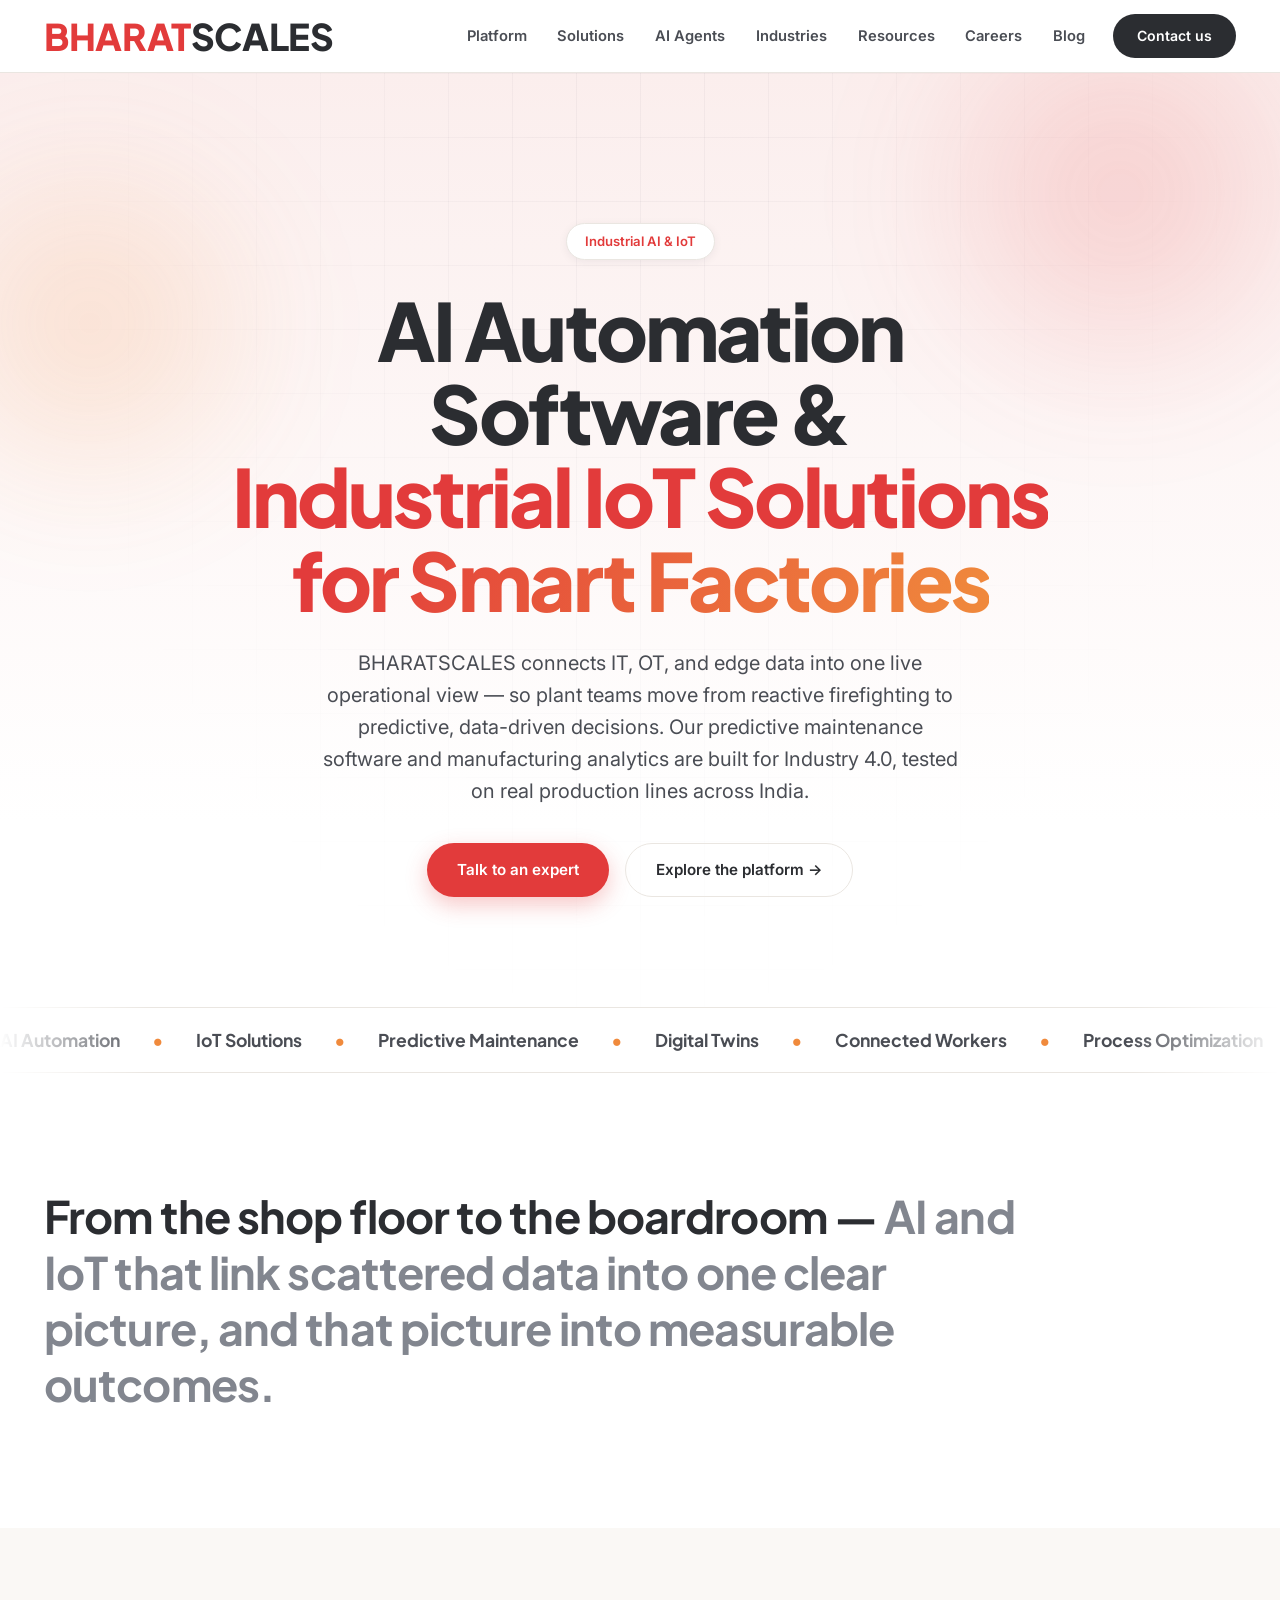
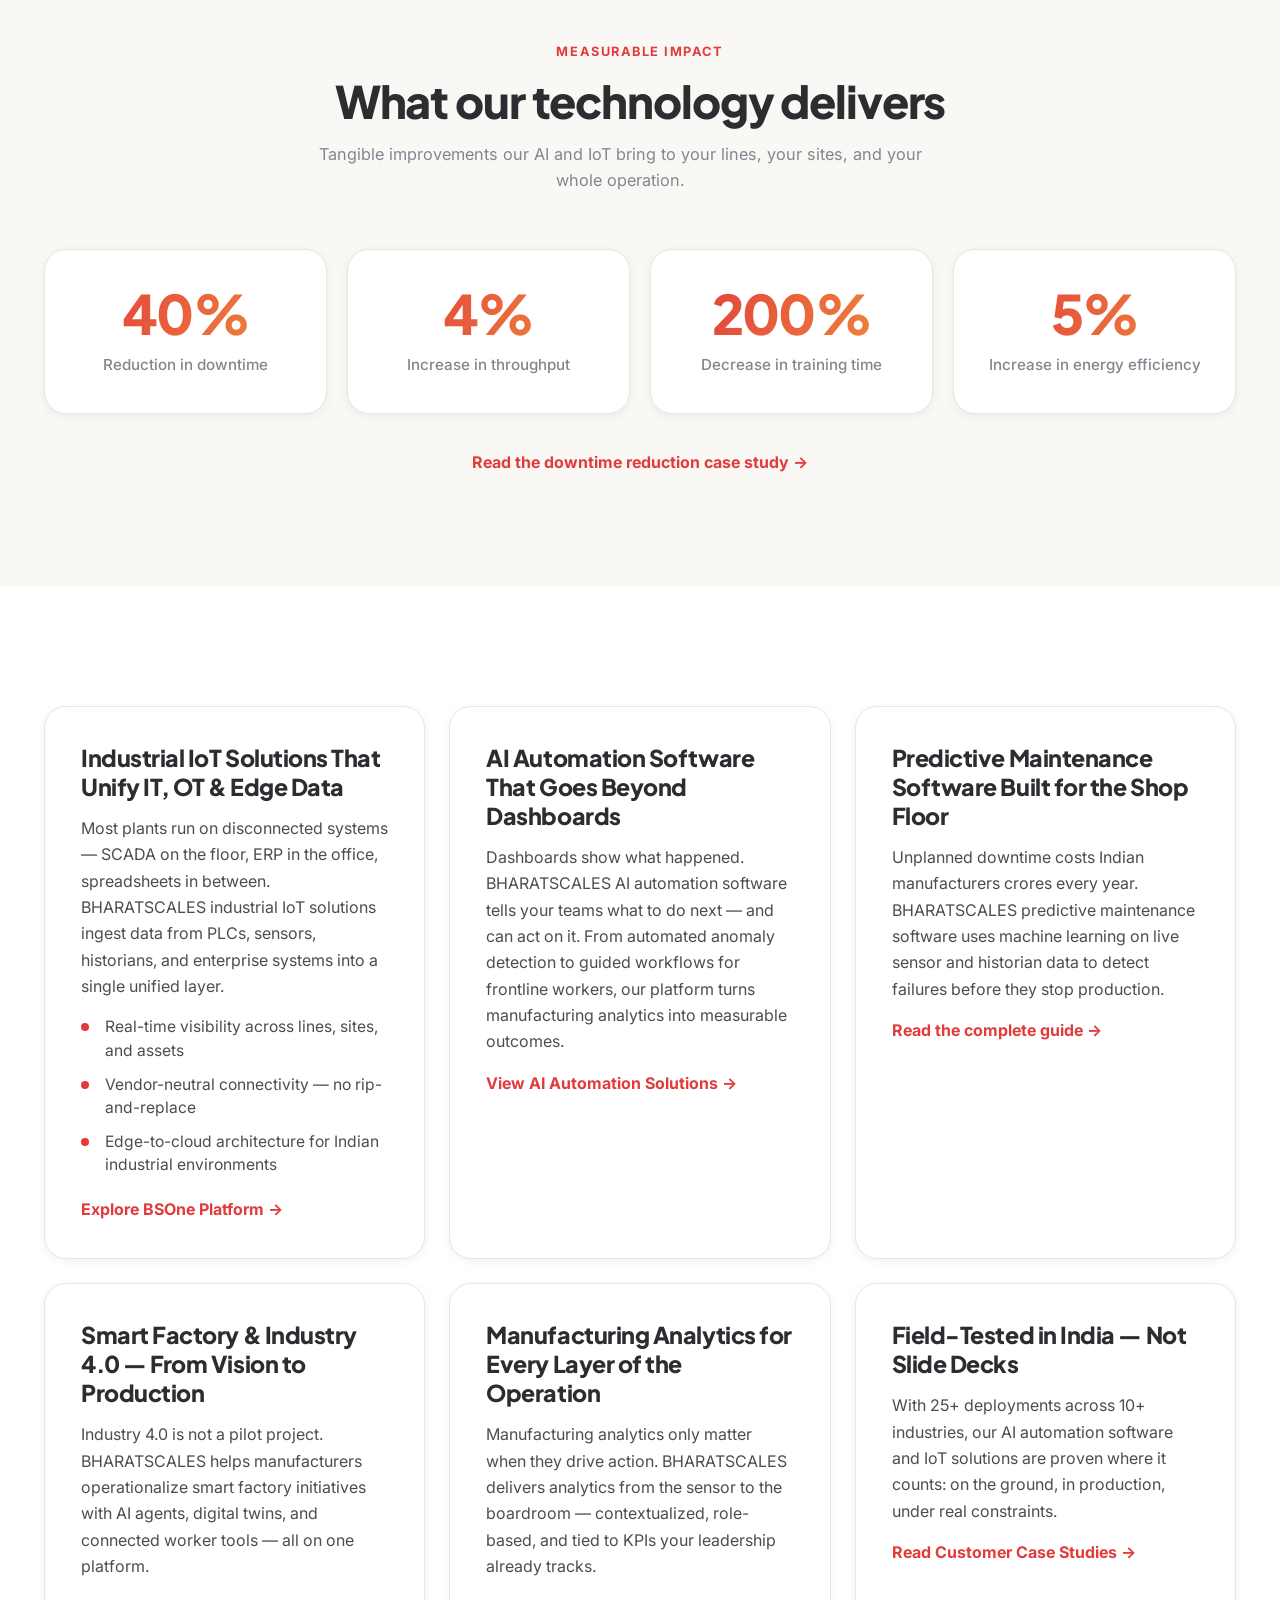
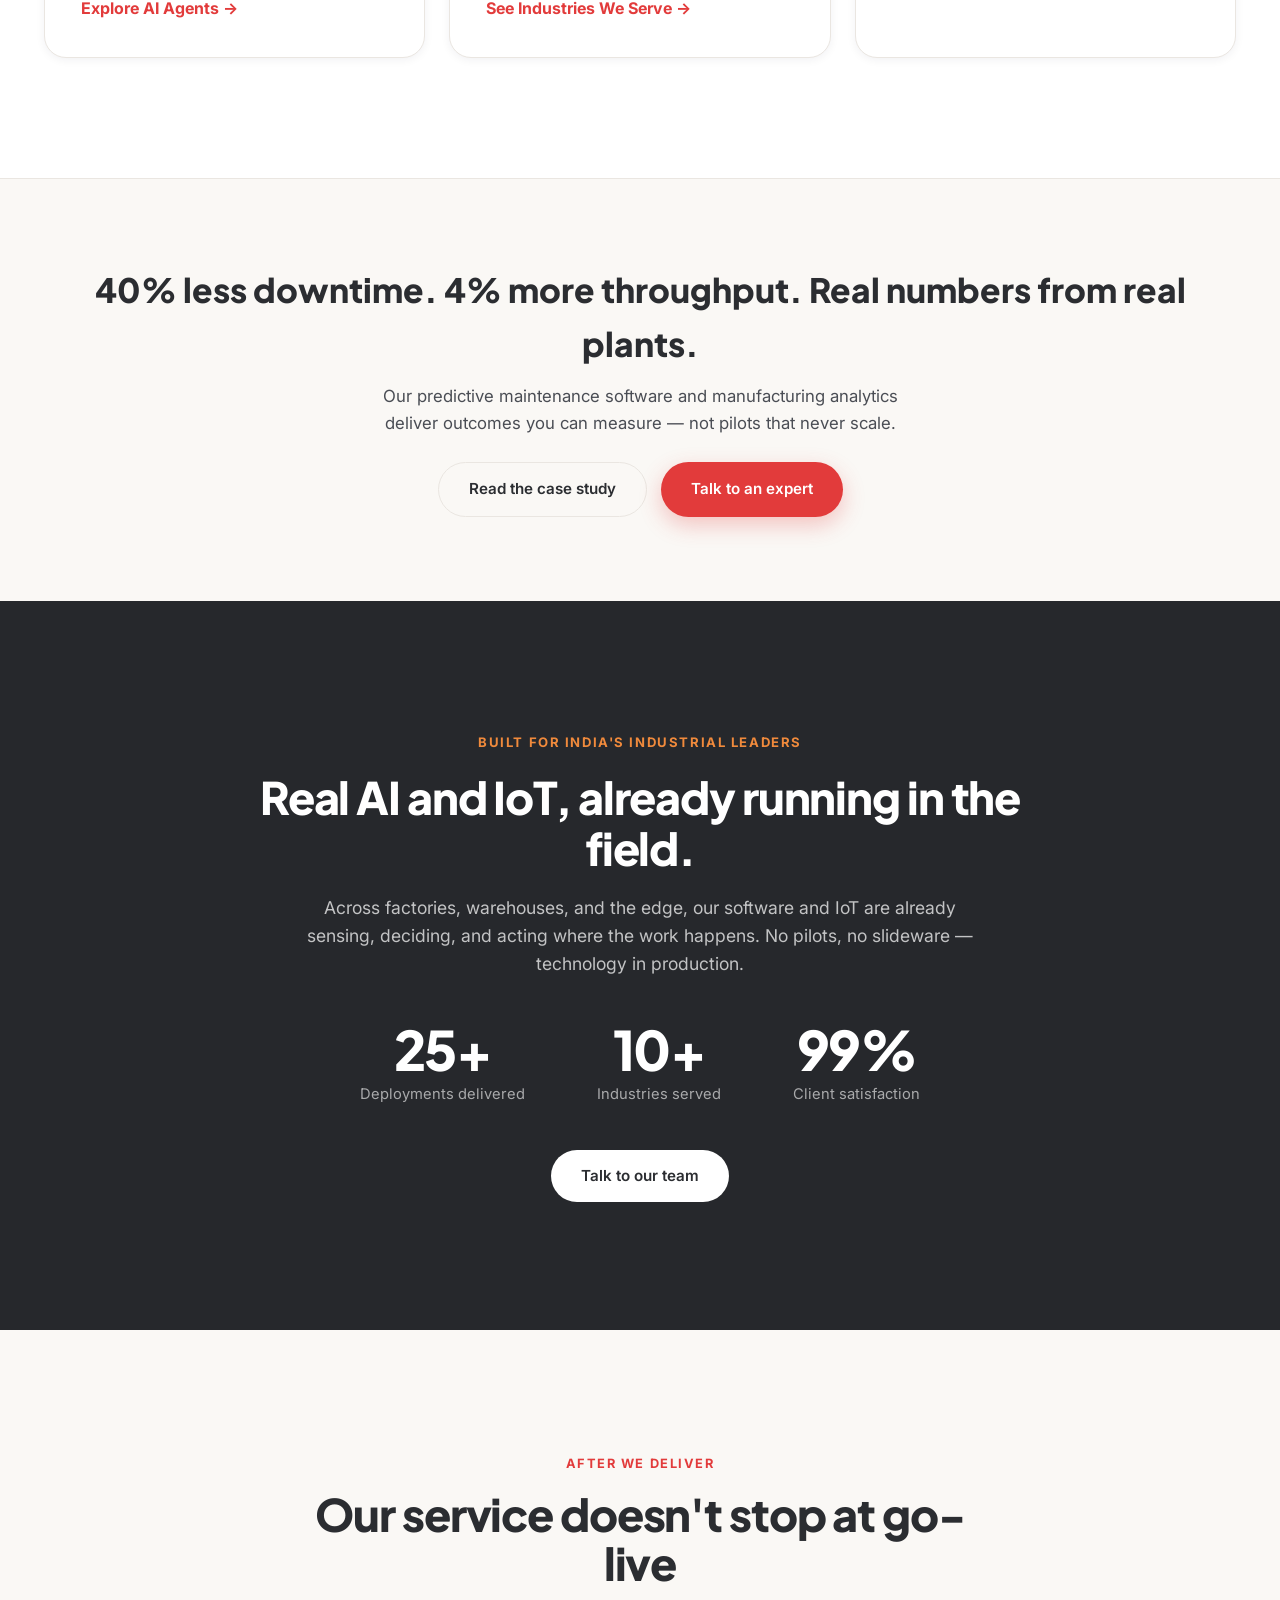
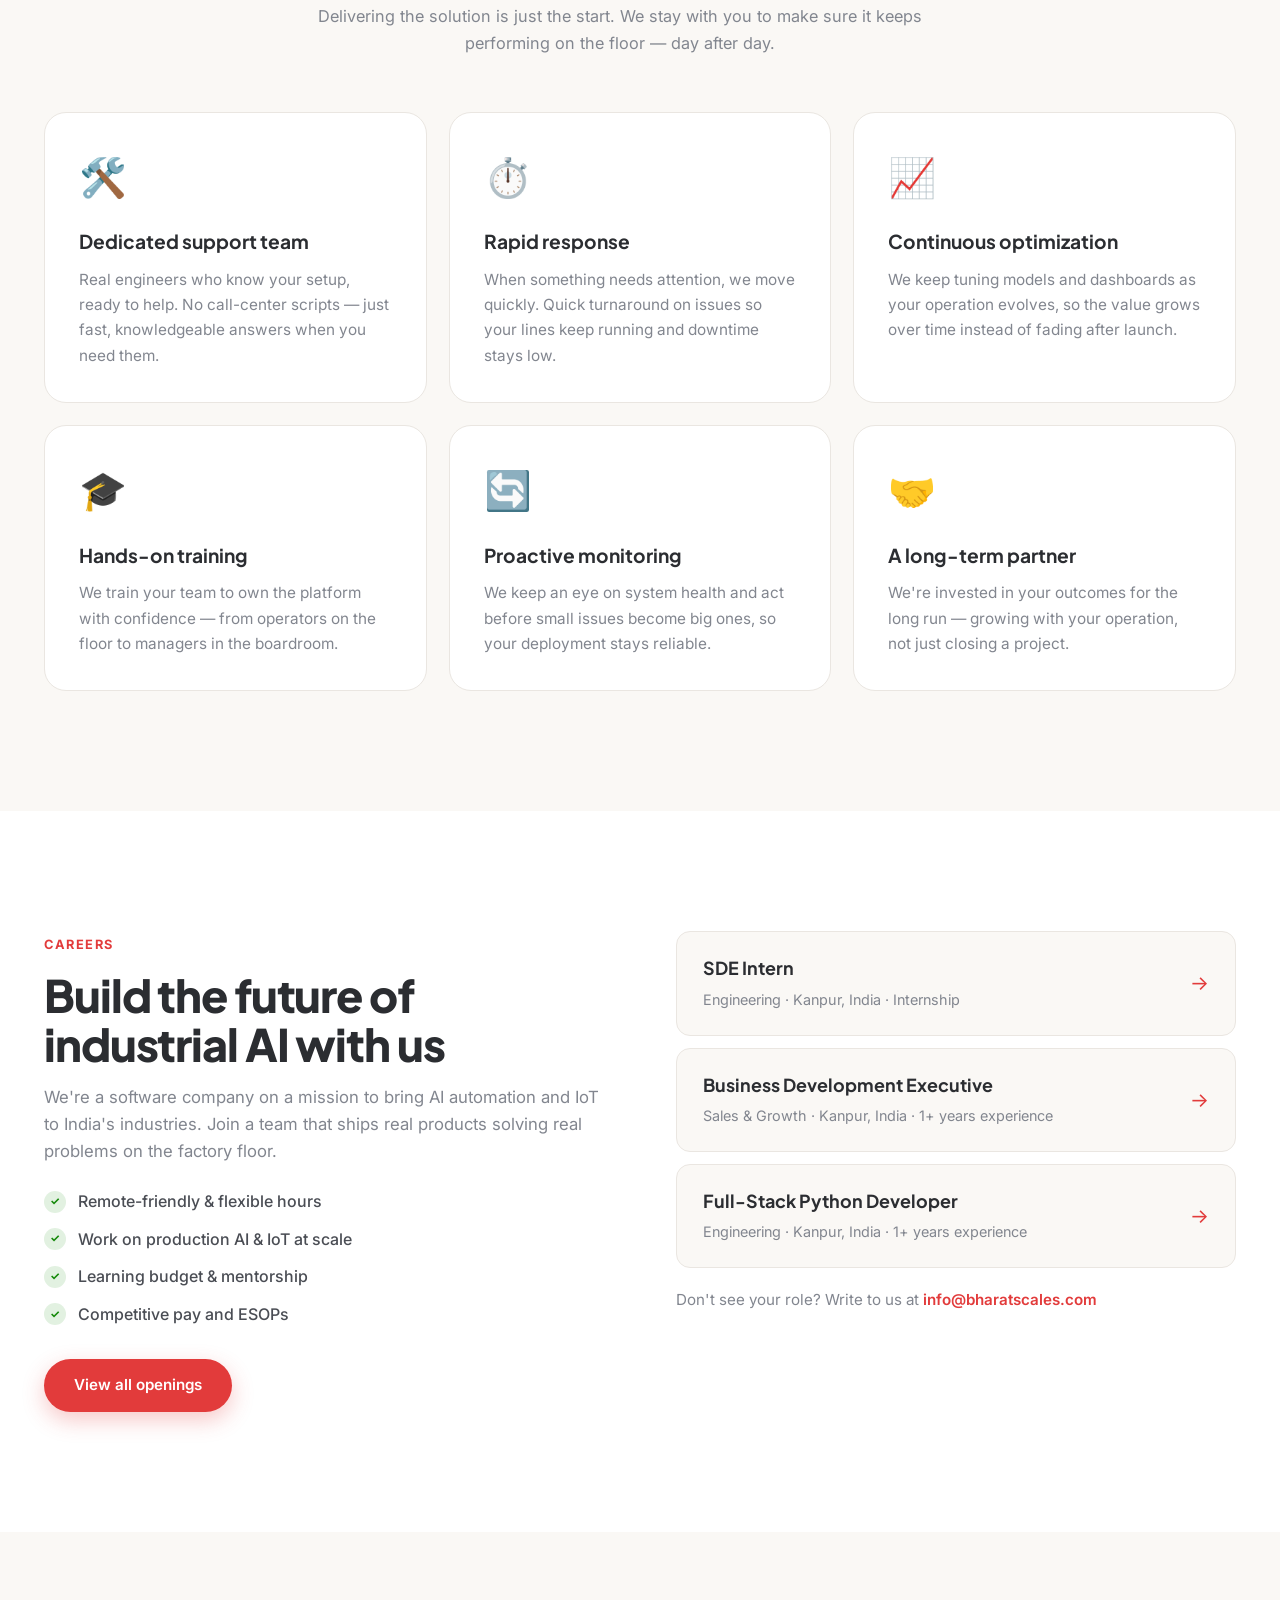
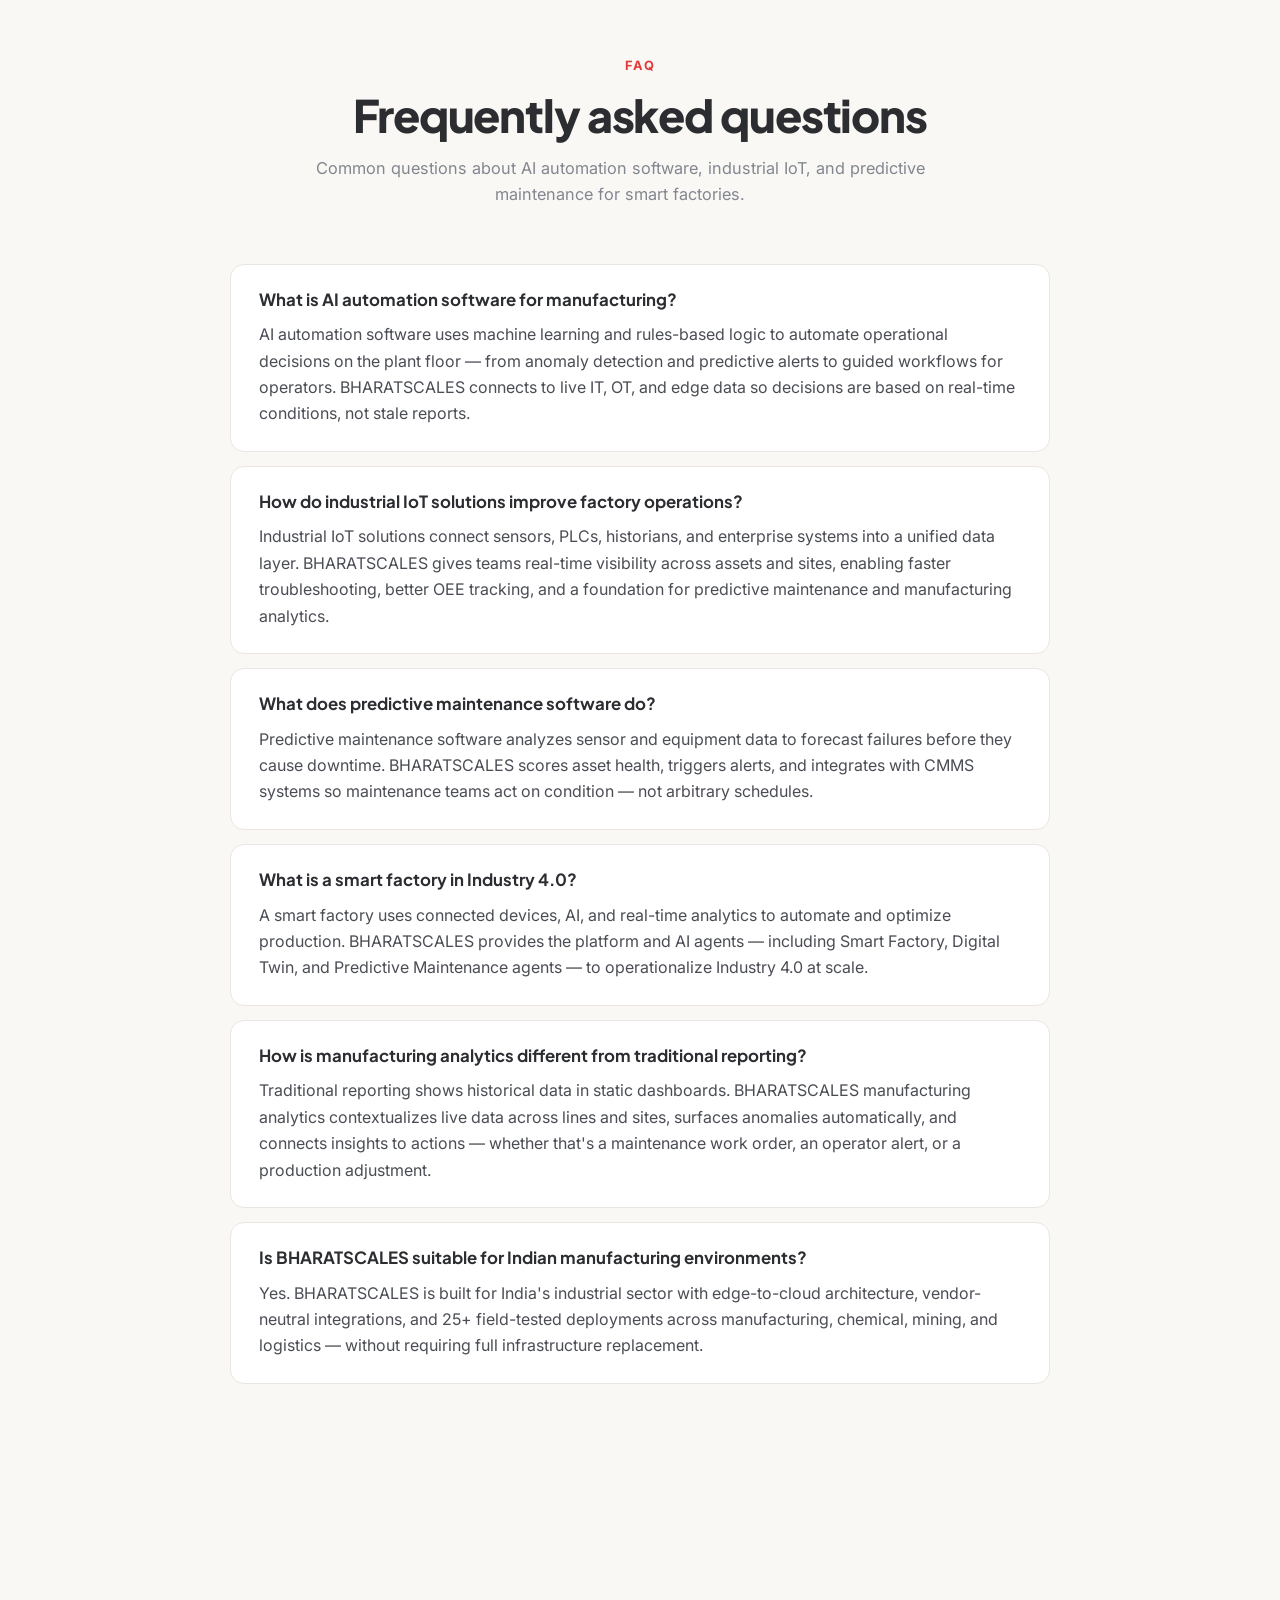
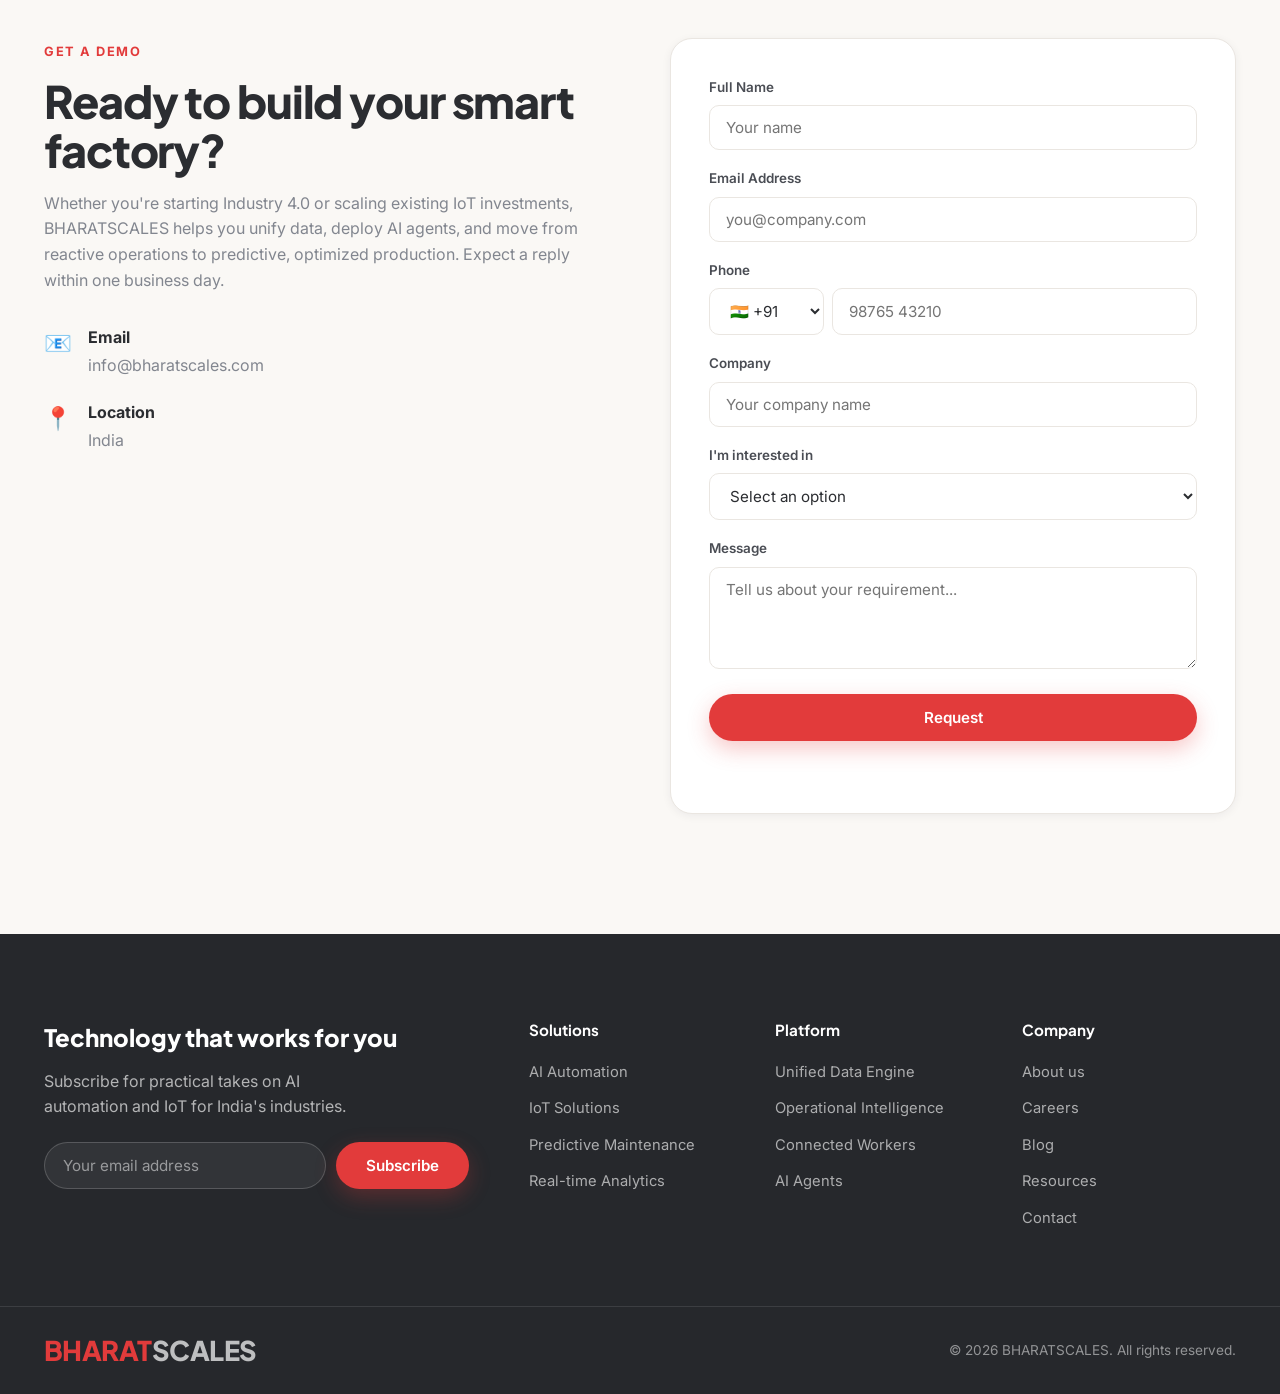
==== commit 5a51598a: "blog" ====
--- a/index.html
+++ b/index.html
@@ -135,6 +135,7 @@
           <li><a href="industries.html">Industries</a></li>
           <li><a href="resources.html">Resources</a></li>
           <li><a href="#careers">Careers</a></li>
+          <li><a href="blogs.html">Blog</a></li>
         </ul>
         <a href="#contact" class="nav-enquiry-btn">Contact us</a>
       </div>
@@ -245,7 +246,7 @@
         <article class="seo-block">
           <h2 class="seo-block-title">Predictive Maintenance Software Built for the Shop Floor</h2>
           <p>Unplanned downtime costs Indian manufacturers crores every year. BHARATSCALES predictive maintenance software uses machine learning on live sensor and historian data to detect failures before they stop production.</p>
-          <a href="blog.html?slug=predictive-maintenance-software-guide" class="link-arrow">Read the complete guide →</a>
+          <a href="blogs.html" class="link-arrow">Read the complete guide →</a>
         </article>
         <article class="seo-block">
           <h2 class="seo-block-title">Smart Factory &amp; Industry 4.0 — From Vision to Production</h2>
@@ -546,6 +547,7 @@
           <ul>
             <li><a href="#home">About us</a></li>
             <li><a href="#careers">Careers</a></li>
+            <li><a href="blogs.html">Blog</a></li>
             <li><a href="resources.html">Resources</a></li>
             <li><a href="#contact">Contact</a></li>
           </ul>
--- a/styles.css
+++ b/styles.css
@@ -1369,6 +1369,27 @@
 
 .resource-body {
   padding: 26px 28px 30px;
+}
+
+.blog-card-excerpt {
+  margin: 10px 0 12px;
+  color: var(--color-muted);
+  font-size: 0.92rem;
+  line-height: 1.55;
+}
+
+.blog-card-meta {
+  margin: 0 0 16px;
+  color: var(--color-muted);
+  font-size: 0.82rem;
+}
+
+.section-desc {
+  max-width: 640px;
+  margin-top: 12px;
+  color: var(--color-muted);
+  font-size: 1.02rem;
+  line-height: 1.6;
 }
 
 .resource-type {
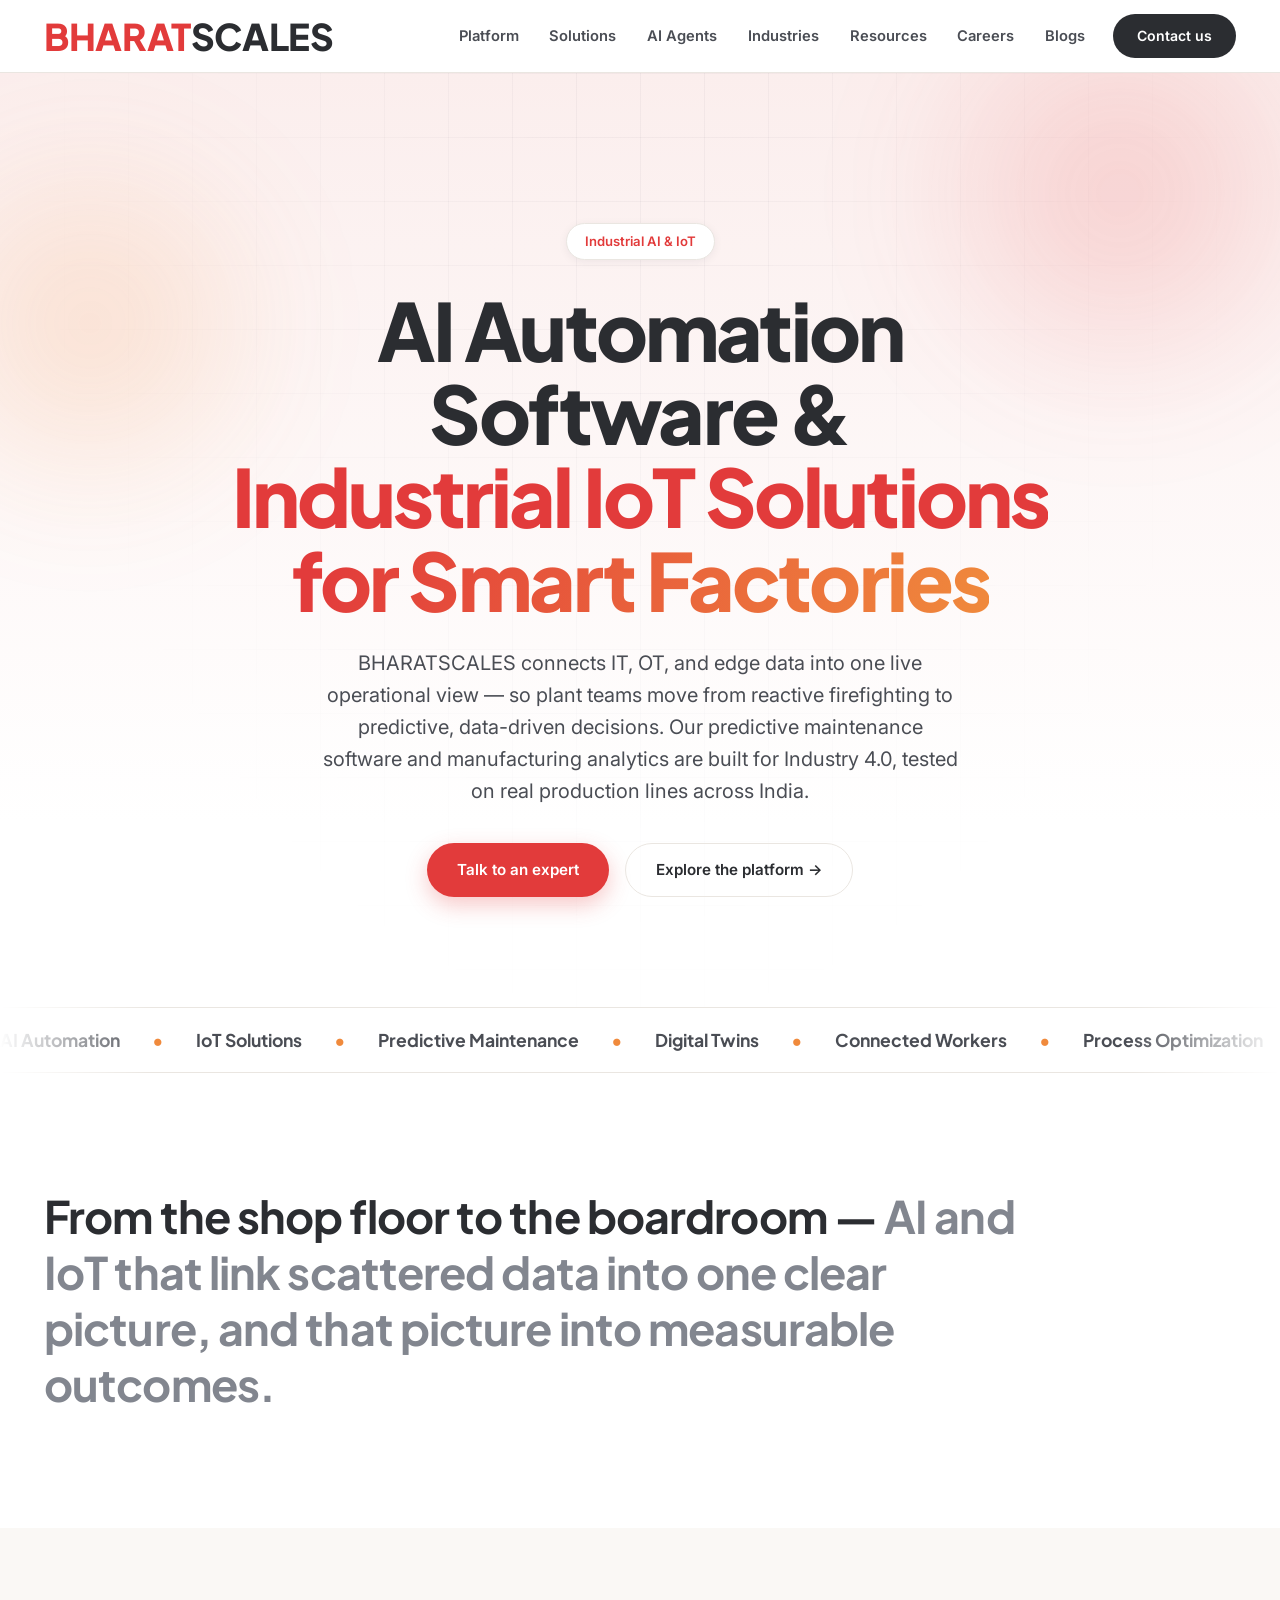
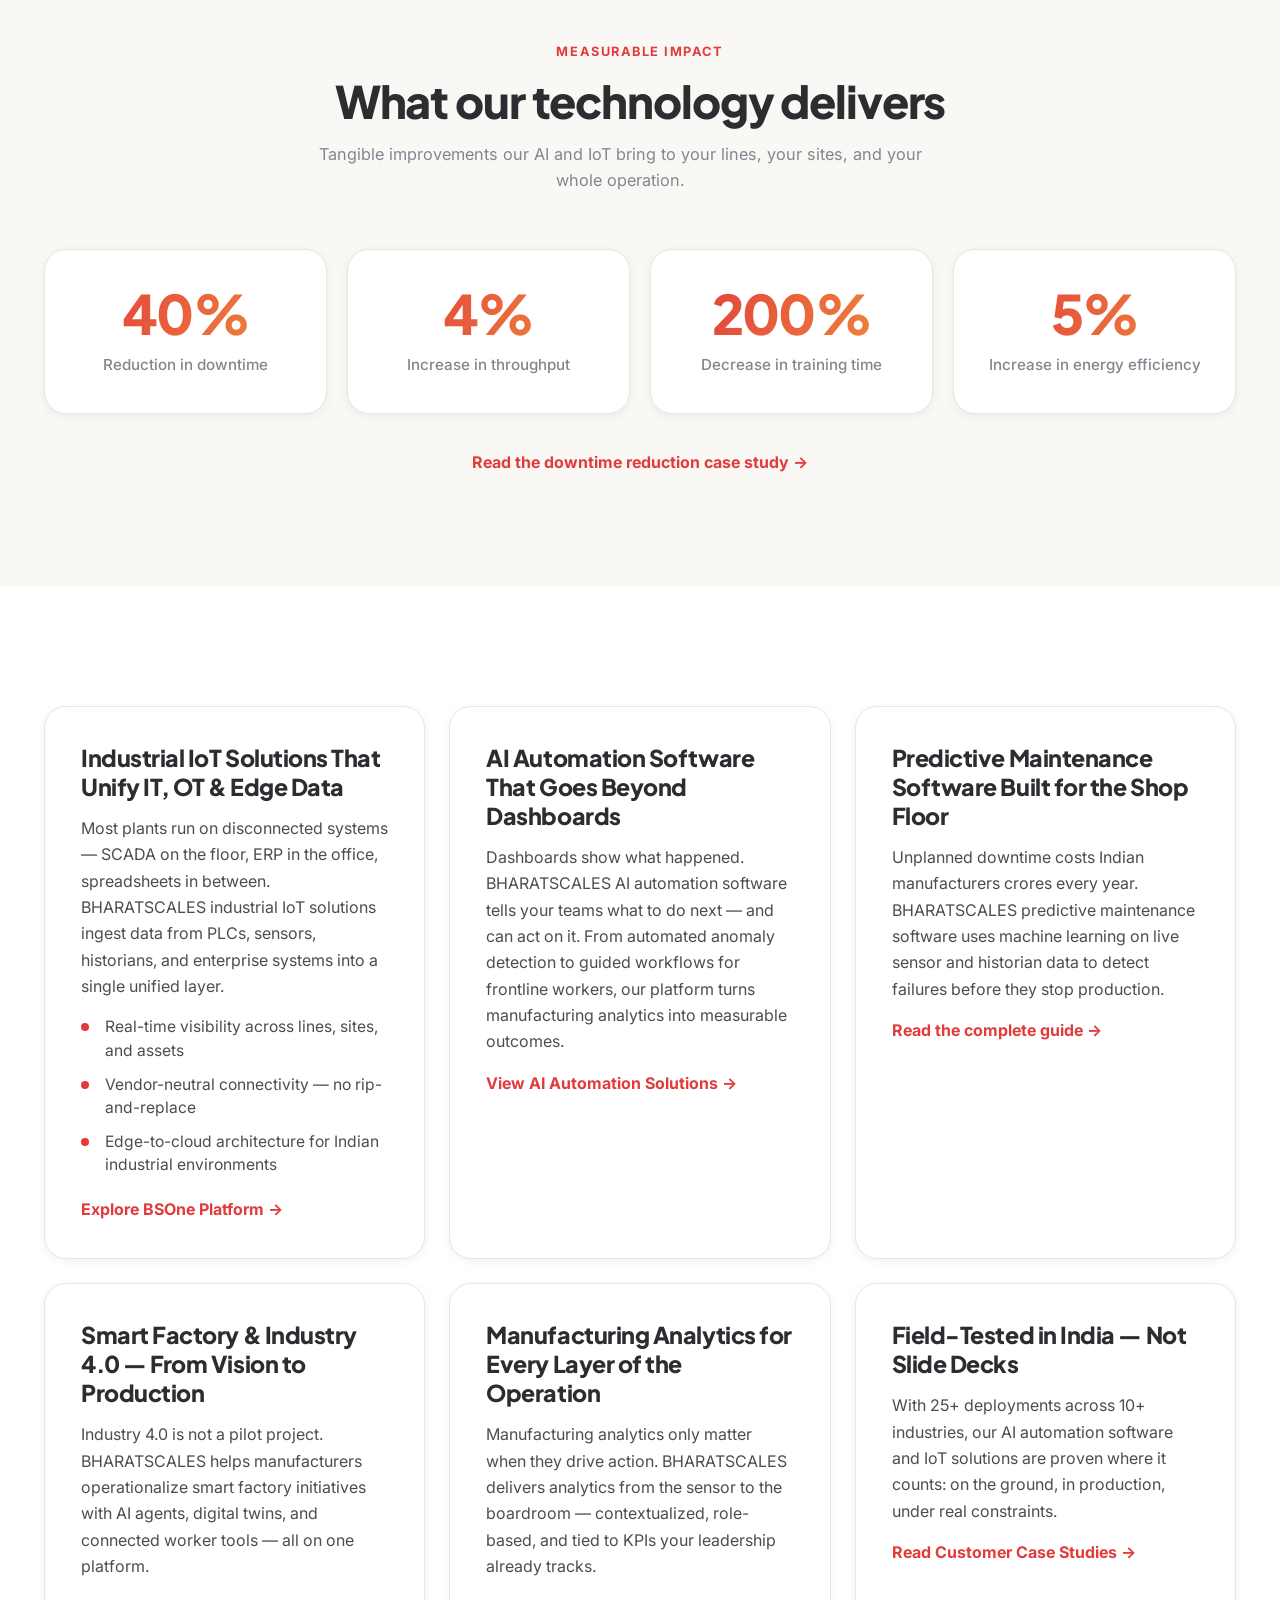
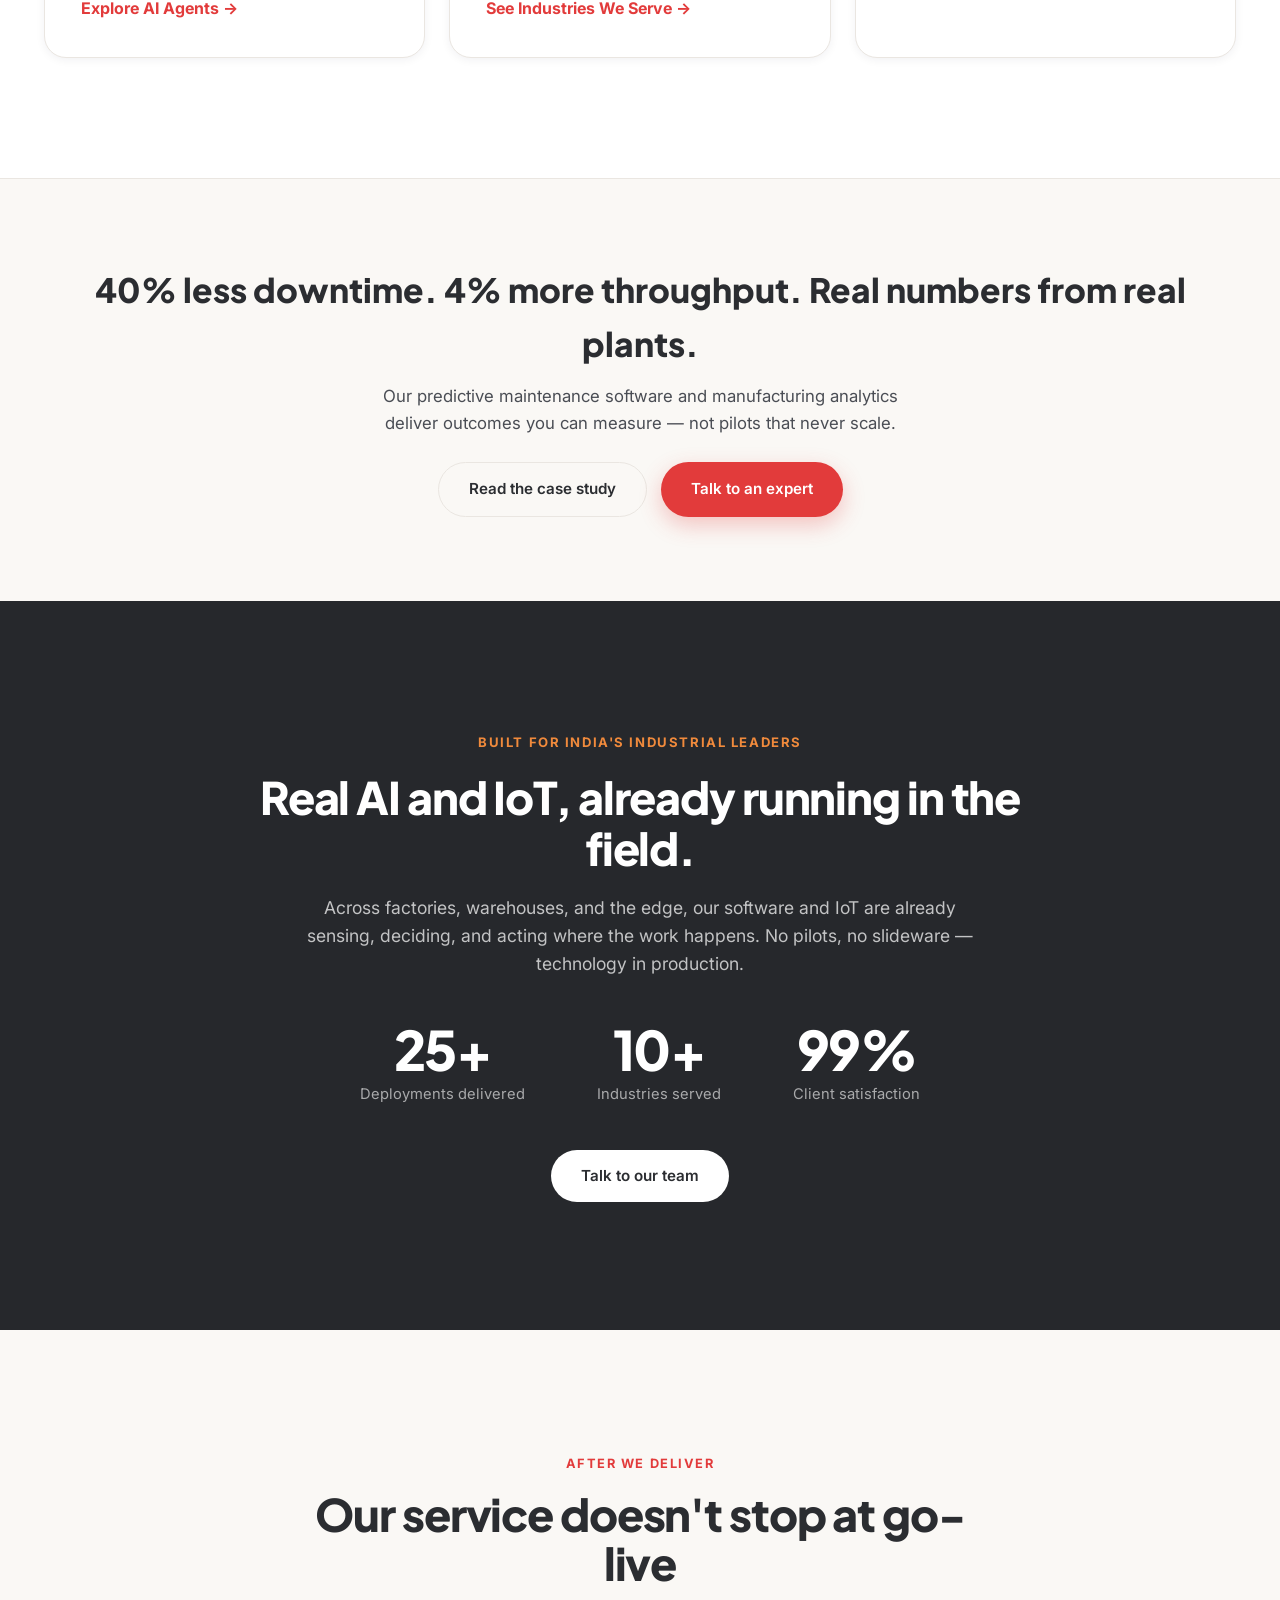
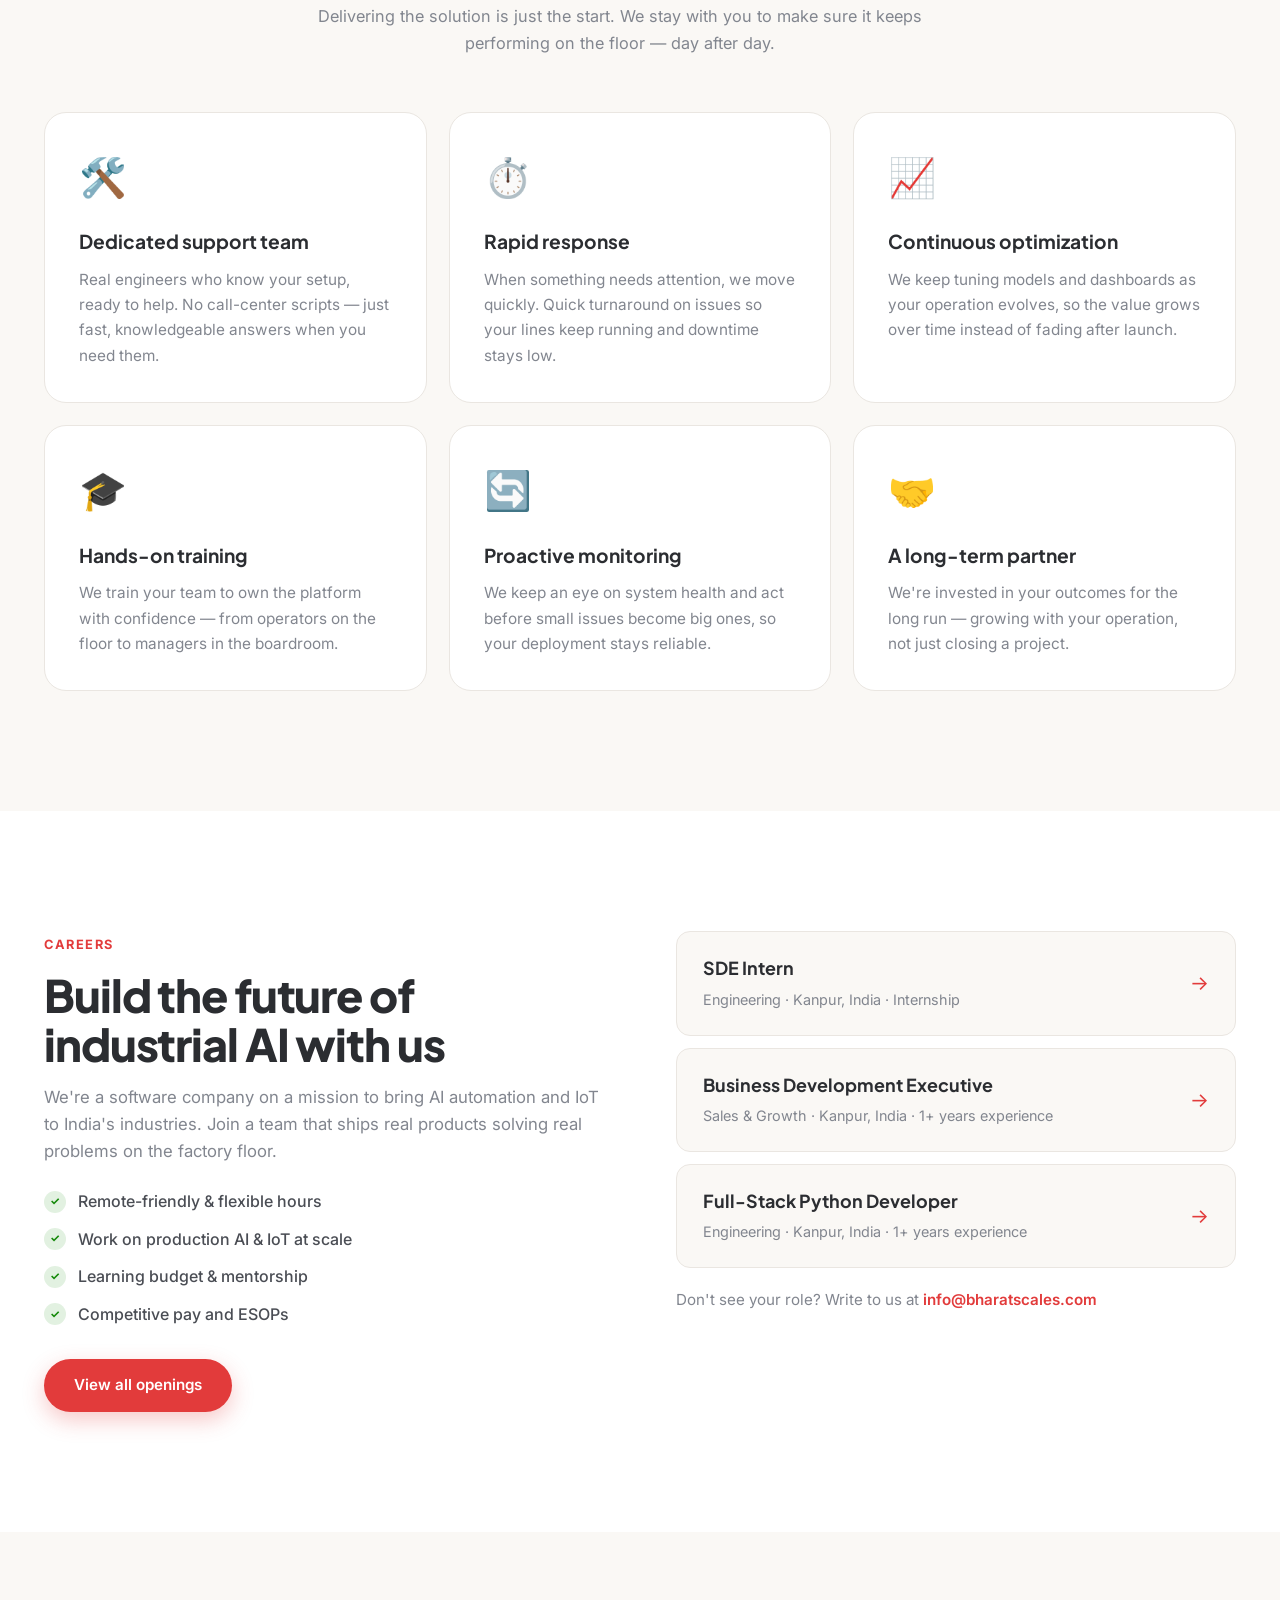
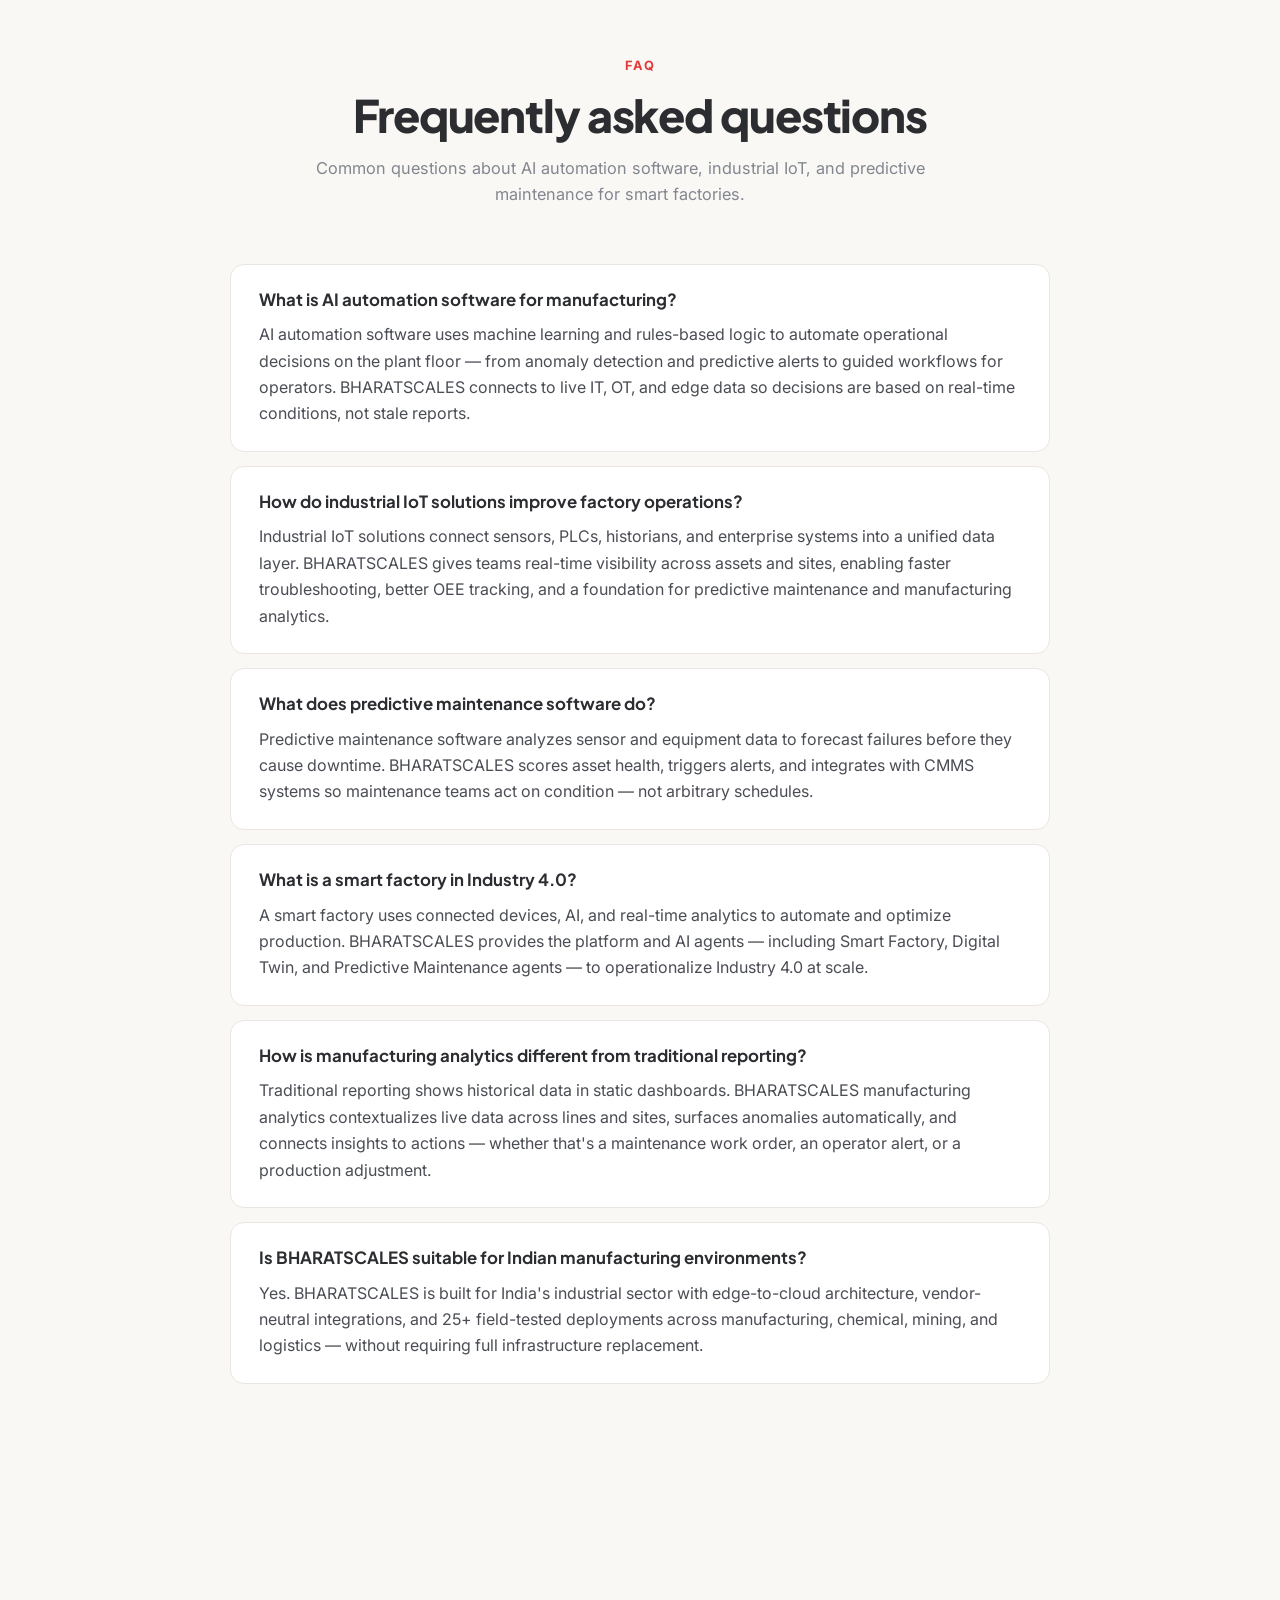
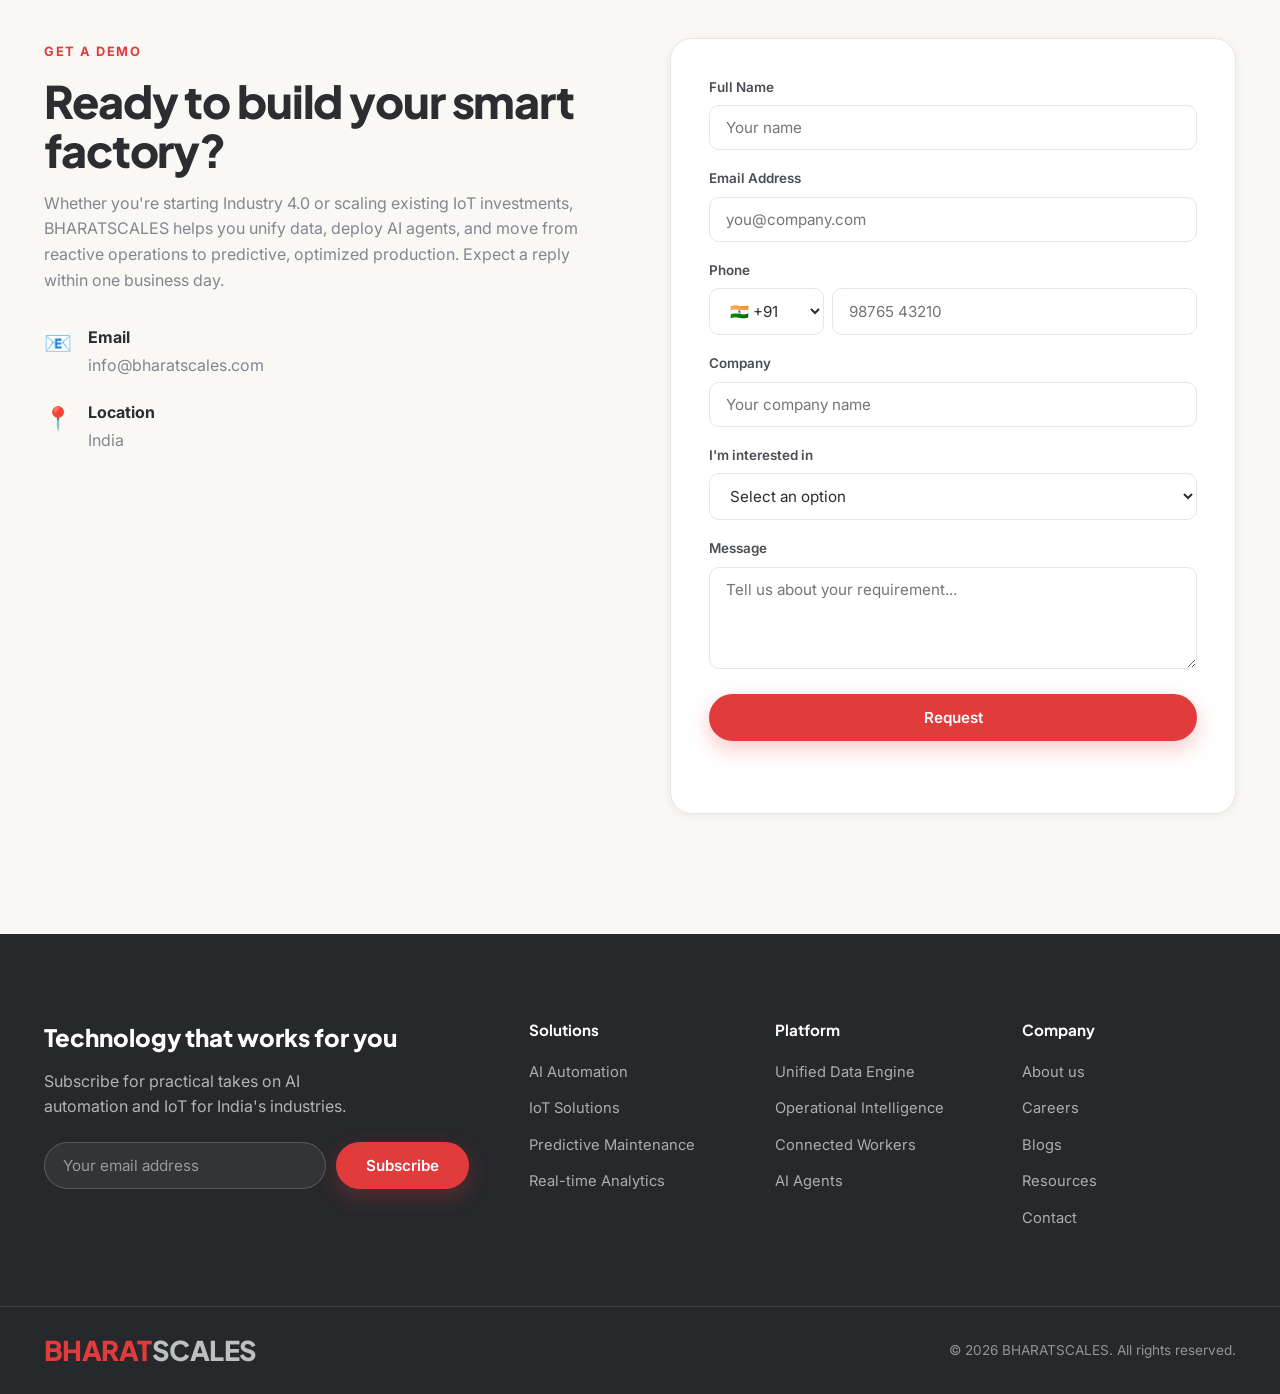
==== commit e2fd10da: "fixed header" ====
--- a/index.html
+++ b/index.html
@@ -135,7 +135,7 @@
           <li><a href="industries.html">Industries</a></li>
           <li><a href="resources.html">Resources</a></li>
           <li><a href="#careers">Careers</a></li>
-          <li><a href="blogs.html">Blog</a></li>
+          <li><a href="blogs.html">Blogs</a></li>
         </ul>
         <a href="#contact" class="nav-enquiry-btn">Contact us</a>
       </div>
@@ -246,7 +246,7 @@
         <article class="seo-block">
           <h2 class="seo-block-title">Predictive Maintenance Software Built for the Shop Floor</h2>
           <p>Unplanned downtime costs Indian manufacturers crores every year. BHARATSCALES predictive maintenance software uses machine learning on live sensor and historian data to detect failures before they stop production.</p>
-          <a href="blogs.html" class="link-arrow">Read the complete guide →</a>
+          <a href="blog.html?slug=predictive-maintenance-software-guide" class="link-arrow">Read the complete guide →</a>
         </article>
         <article class="seo-block">
           <h2 class="seo-block-title">Smart Factory &amp; Industry 4.0 — From Vision to Production</h2>
@@ -547,7 +547,7 @@
           <ul>
             <li><a href="#home">About us</a></li>
             <li><a href="#careers">Careers</a></li>
-            <li><a href="blogs.html">Blog</a></li>
+            <li><a href="blogs.html">Blogs</a></li>
             <li><a href="resources.html">Resources</a></li>
             <li><a href="#contact">Contact</a></li>
           </ul>
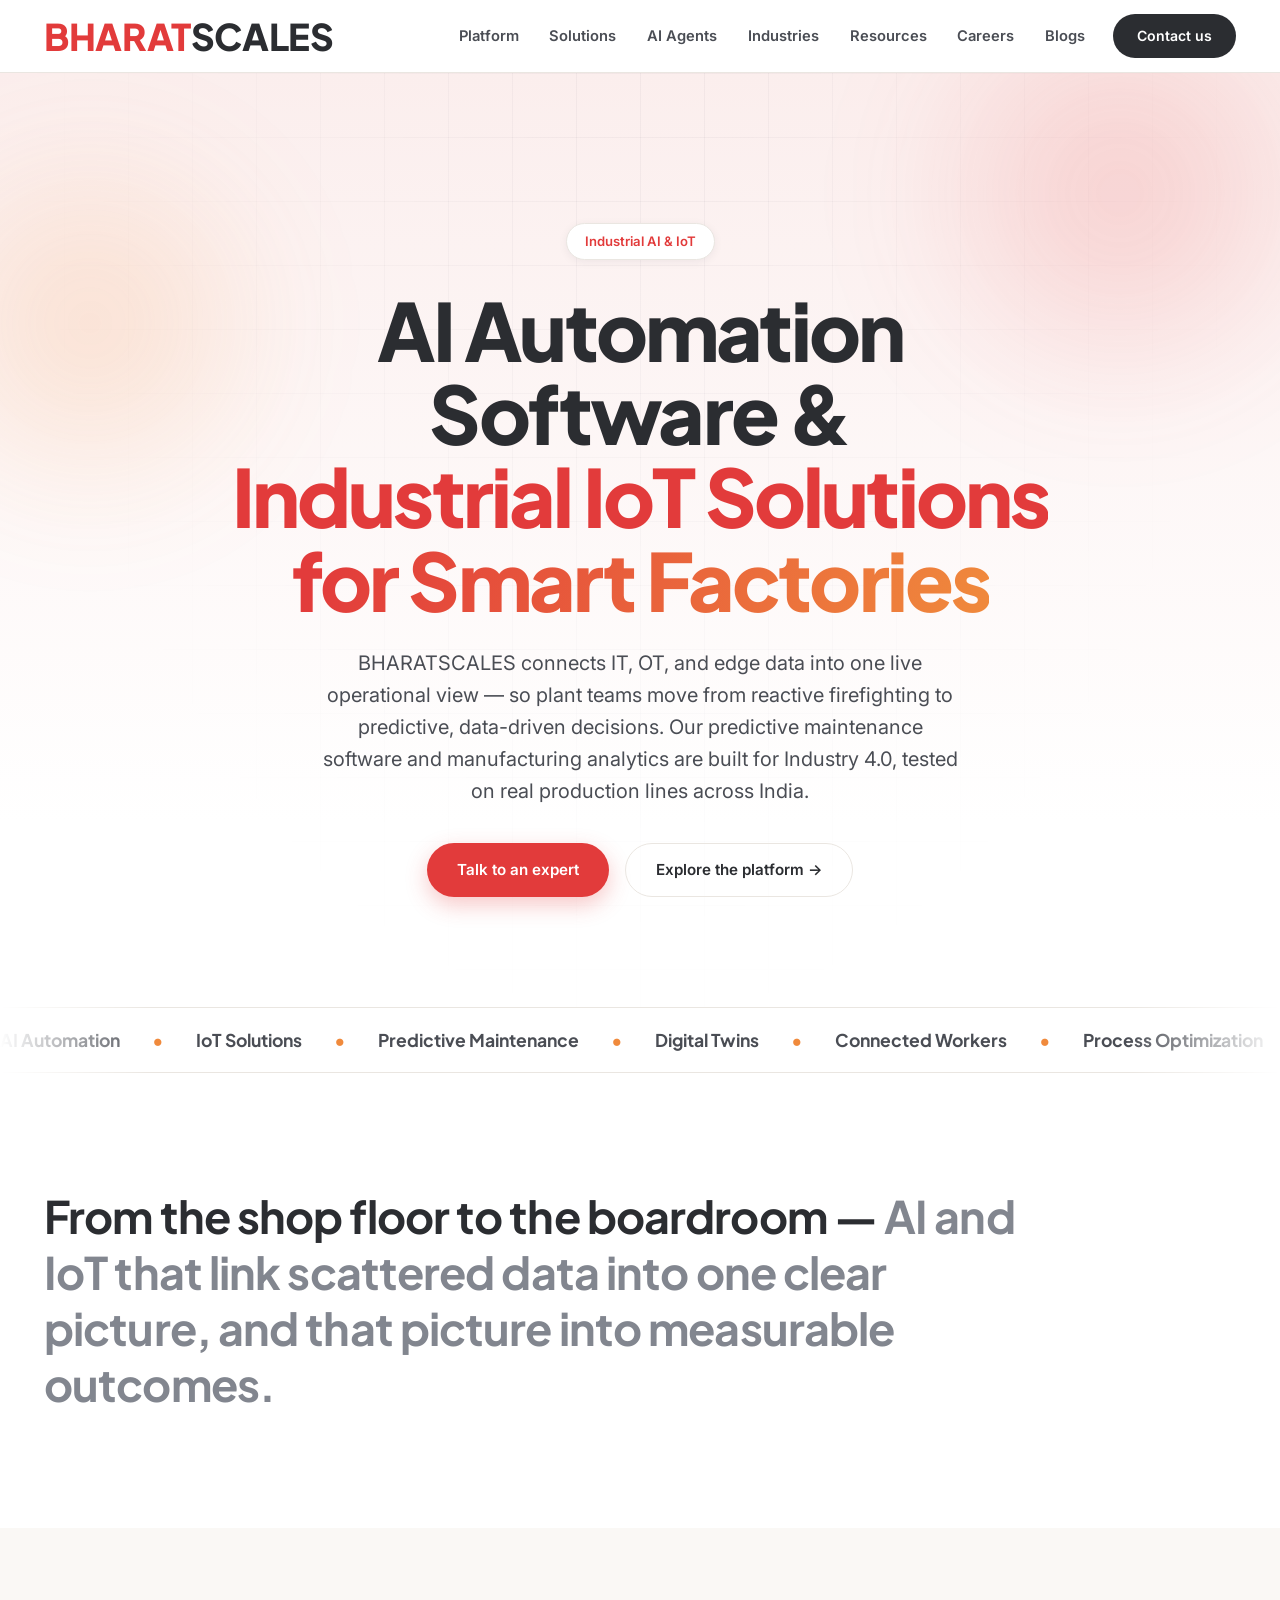
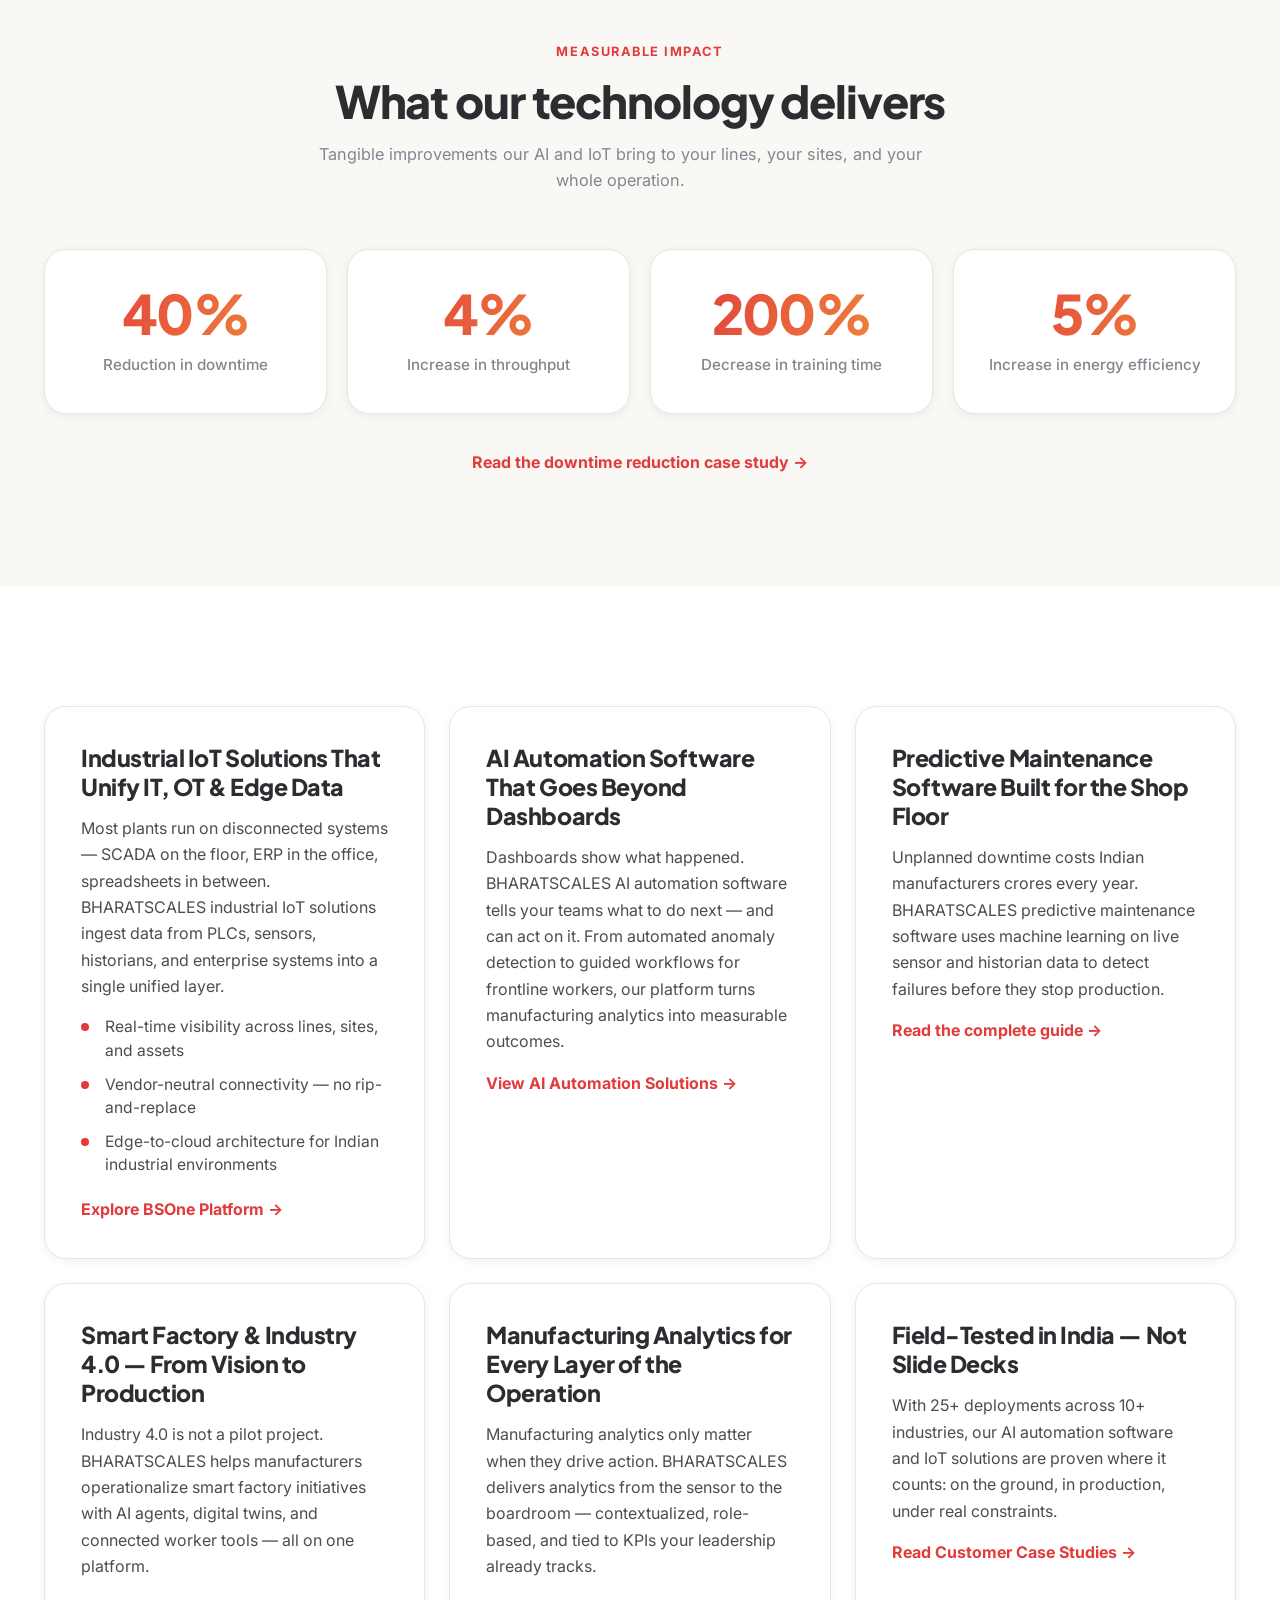
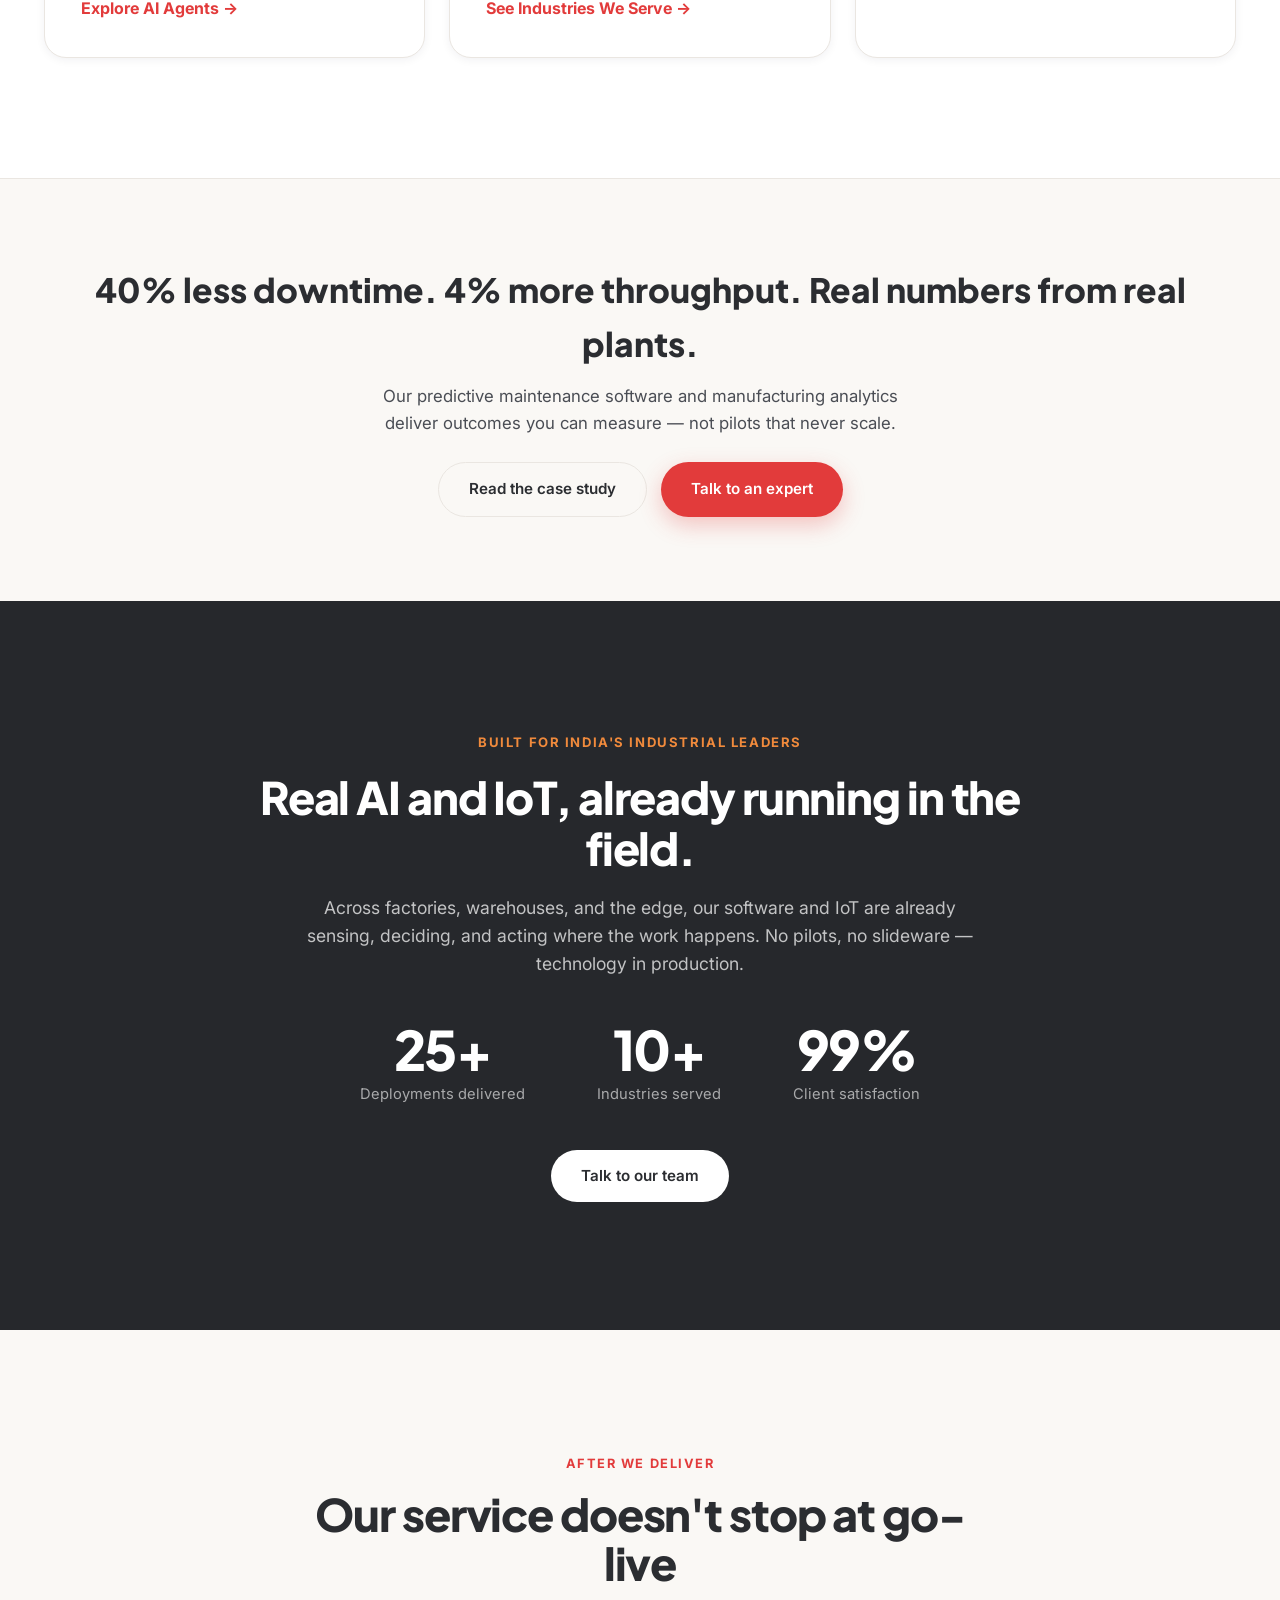
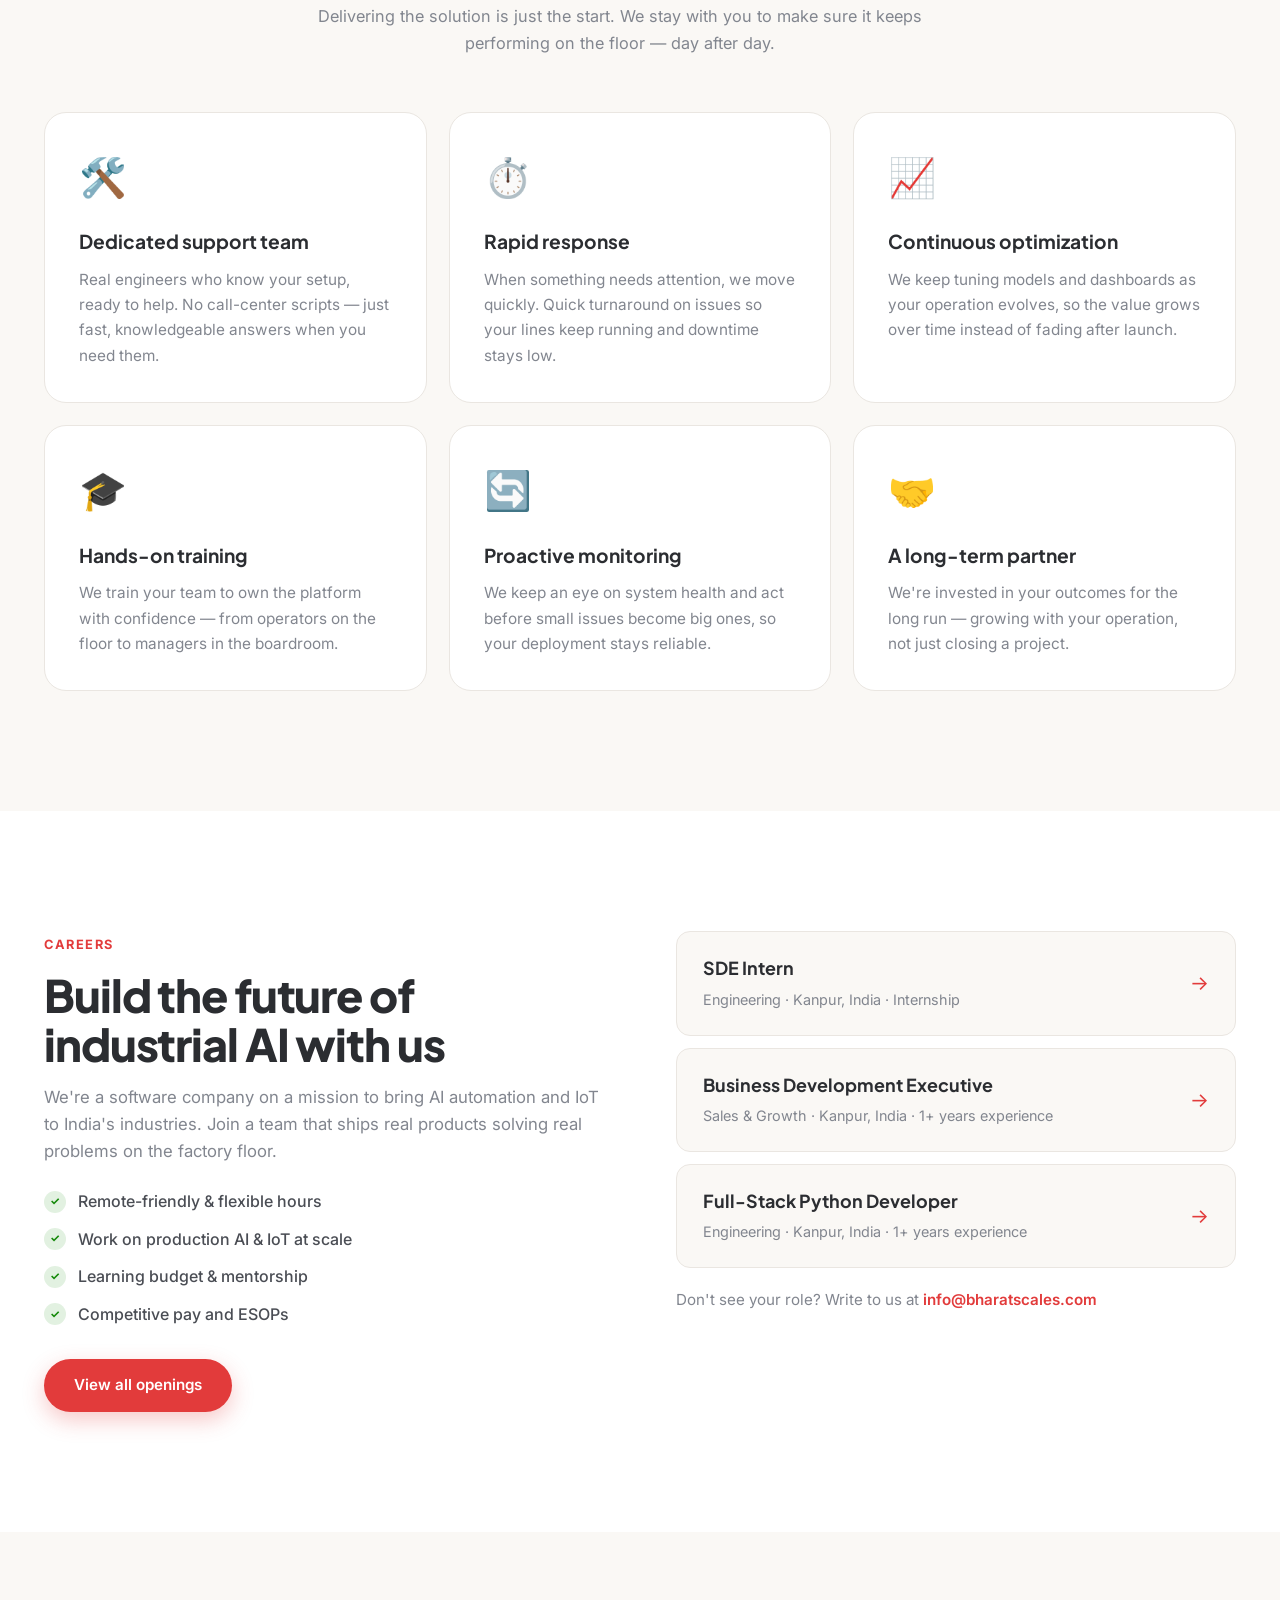
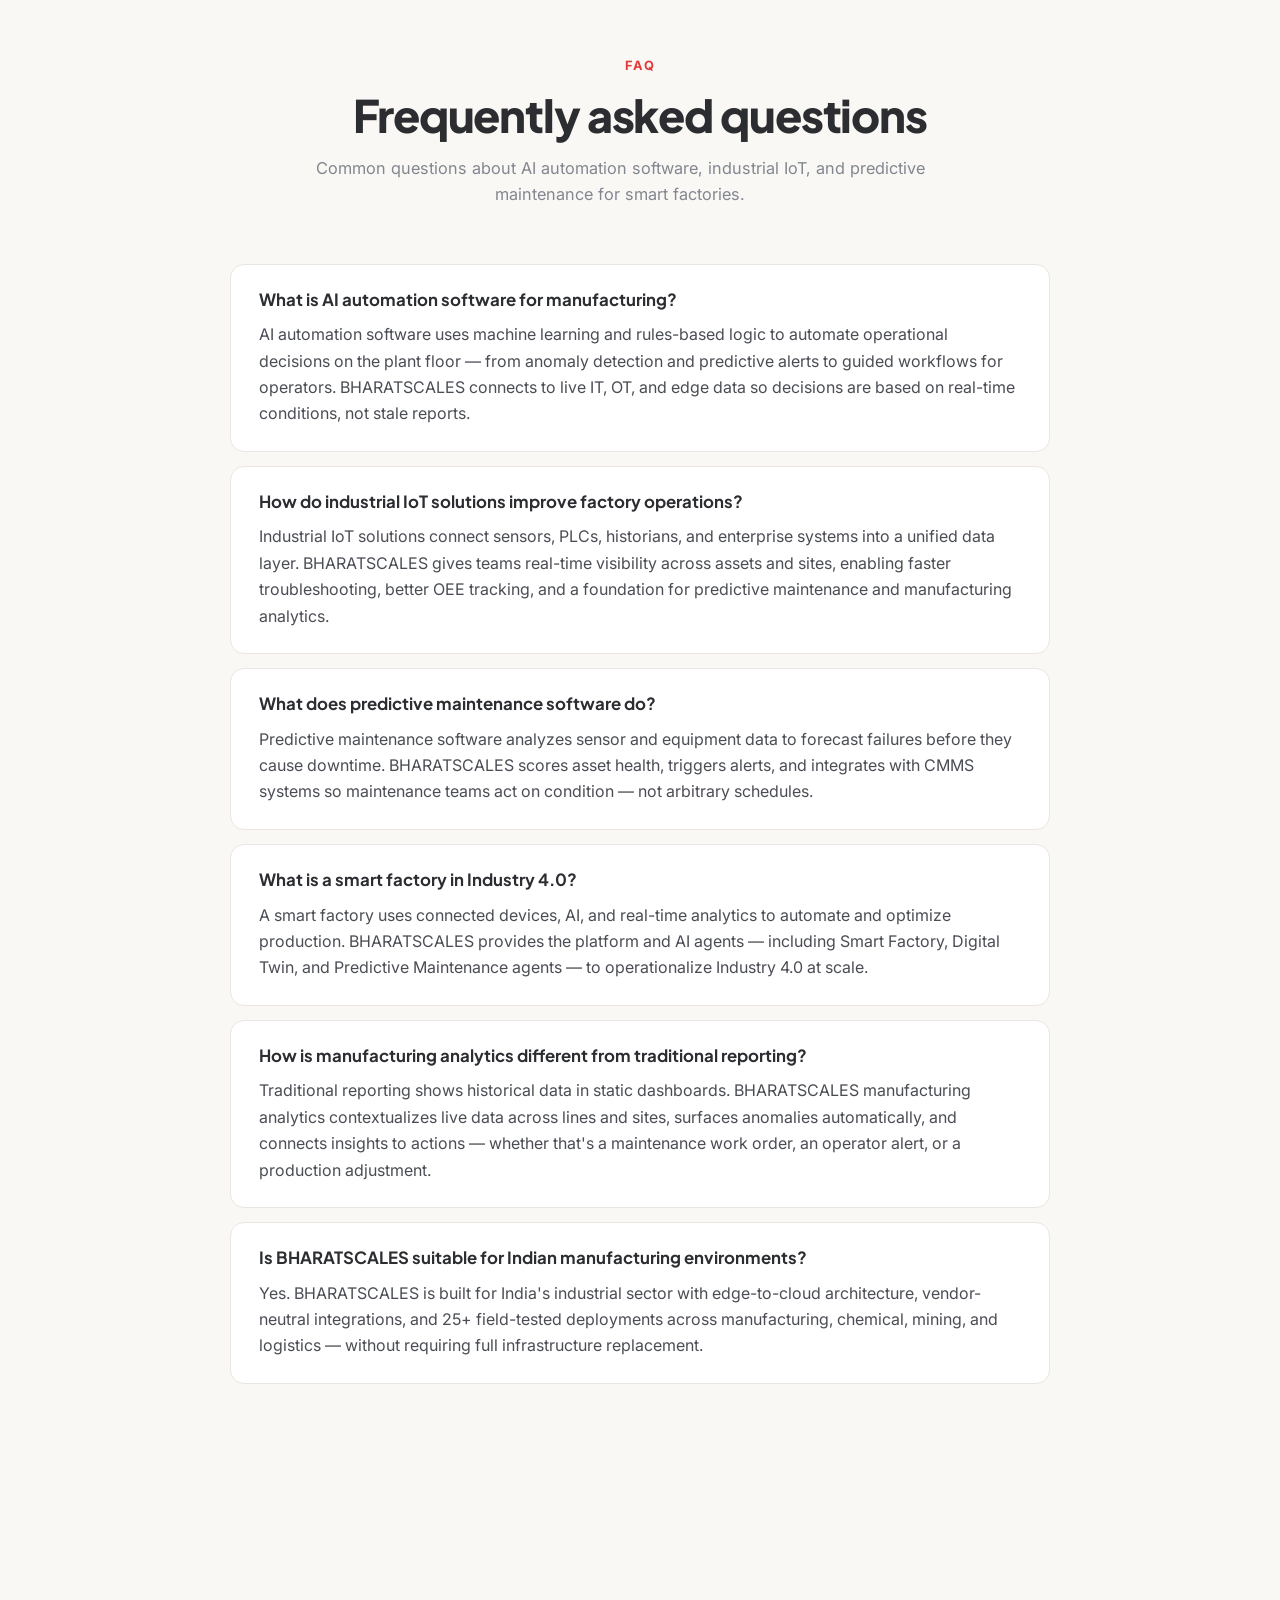
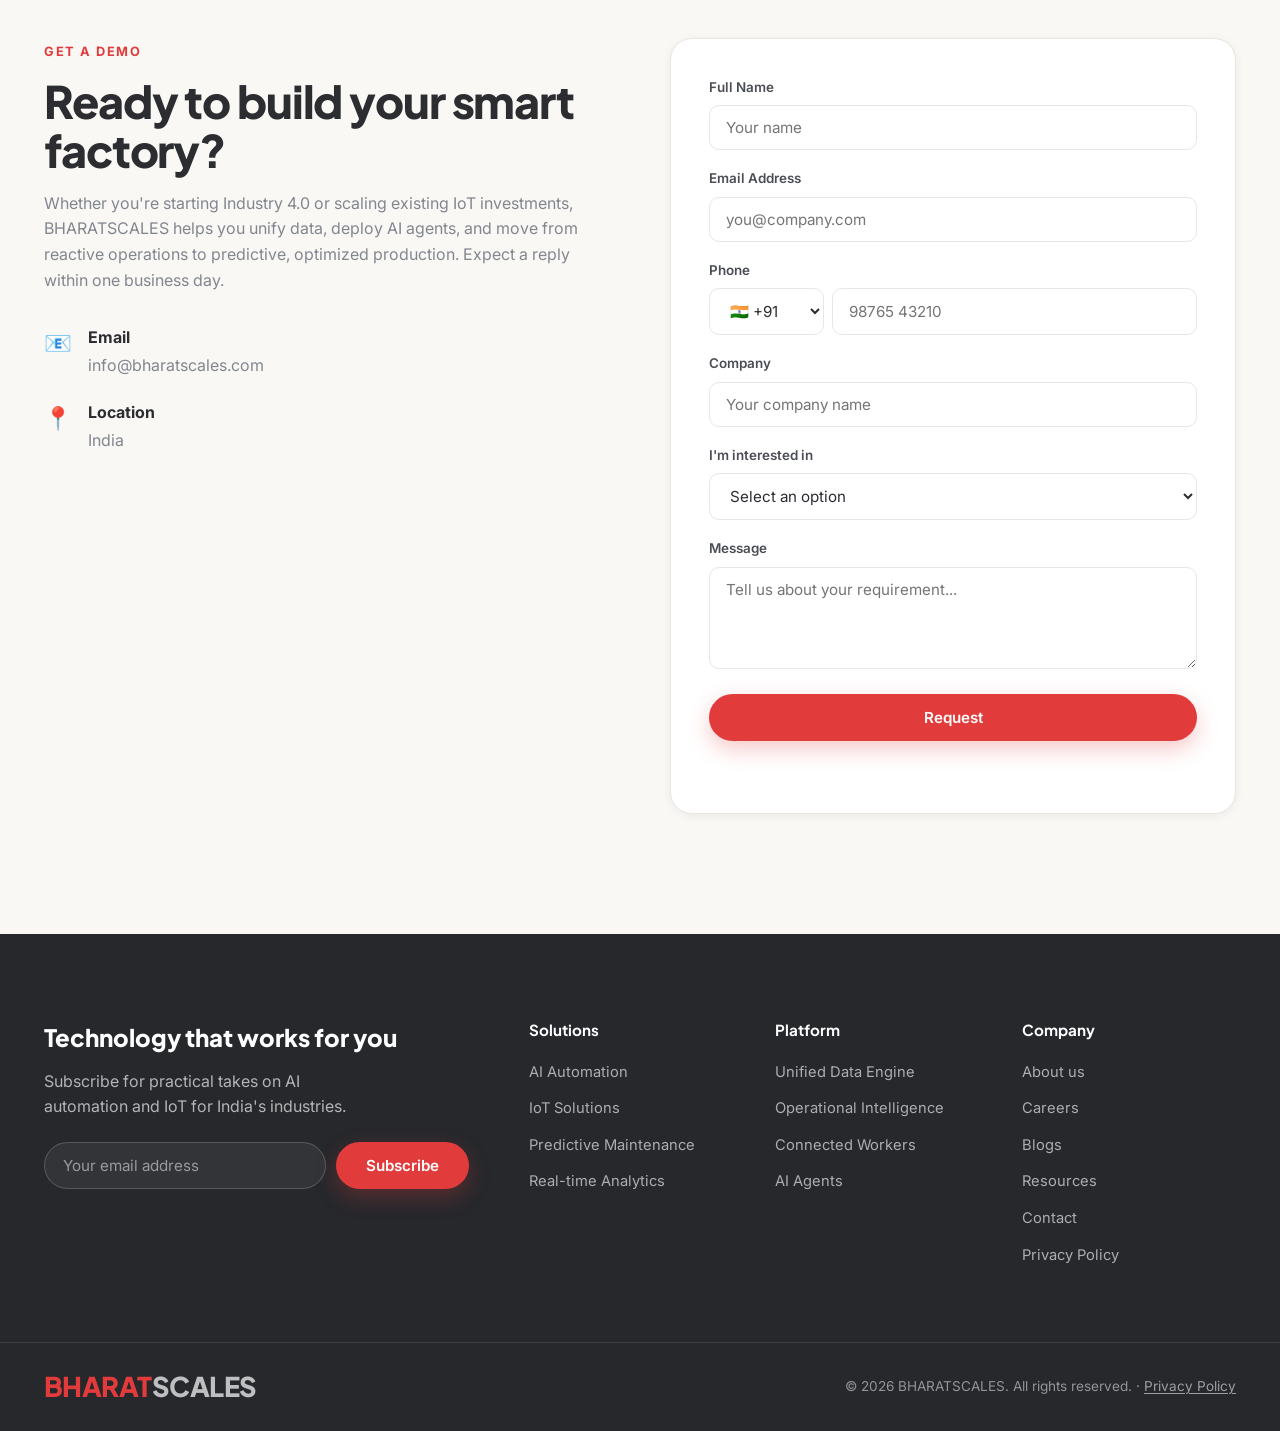
==== commit 4954ea75: "pp" ====
--- a/index.html
+++ b/index.html
@@ -550,6 +550,7 @@
             <li><a href="blogs.html">Blogs</a></li>
             <li><a href="resources.html">Resources</a></li>
             <li><a href="#contact">Contact</a></li>
+            <li><a href="privacy-policy.html">Privacy Policy</a></li>
           </ul>
         </div>
       </div>
@@ -559,7 +560,7 @@
         <a href="#home" class="footer-brand">
           <span class="brand-word brand-word--blue">BHARAT</span><span class="brand-word brand-word--grey">SCALES</span>
         </a>
-        <p>&copy; 2026 BHARATSCALES. All rights reserved.</p>
+        <p>&copy; 2026 BHARATSCALES. All rights reserved. · <a href="privacy-policy.html" class="footer-legal-link">Privacy Policy</a></p>
       </div>
     </div>
   </footer>
--- a/styles.css
+++ b/styles.css
@@ -439,6 +439,82 @@
 .section-desc {
   color: var(--color-muted);
   font-size: 1.08rem;
+}
+
+/* ---- BS One platform CTA ---- */
+.bsone-cta {
+  display: inline-flex;
+  align-items: center;
+  justify-content: space-between;
+  gap: 28px;
+  margin-top: 32px;
+  padding: 16px 18px 16px 22px;
+  max-width: 520px;
+  width: 100%;
+  text-decoration: none;
+  color: inherit;
+  border: 1px solid rgba(226, 59, 59, 0.18);
+  border-radius: var(--radius);
+  background:
+    linear-gradient(135deg, rgba(251, 238, 237, 0.95) 0%, #fff 55%),
+    #fff;
+  box-shadow: 0 10px 28px rgba(226, 59, 59, 0.08);
+  transition: var(--transition);
+}
+
+.bsone-cta:hover {
+  border-color: rgba(226, 59, 59, 0.35);
+  transform: translateY(-2px);
+  box-shadow: 0 14px 34px rgba(226, 59, 59, 0.14);
+}
+
+.bsone-cta-copy {
+  display: flex;
+  flex-direction: column;
+  align-items: flex-start;
+  gap: 2px;
+  text-align: left;
+}
+
+.bsone-cta-eyebrow {
+  font-size: 0.85rem;
+  font-weight: 700;
+  letter-spacing: 0.1em;
+  text-transform: uppercase;
+  color: var(--color-accent);
+}
+
+.bsone-cta-action {
+  flex-shrink: 0;
+  display: inline-flex;
+  align-items: center;
+  justify-content: center;
+  padding: 12px 18px;
+  border-radius: var(--radius-pill);
+  background: var(--color-primary);
+  color: #fff;
+  font-size: 0.9rem;
+  font-weight: 600;
+  white-space: nowrap;
+  box-shadow: 0 8px 20px rgba(226, 59, 59, 0.28);
+  transition: var(--transition);
+}
+
+.bsone-cta:hover .bsone-cta-action {
+  background: var(--color-primary-dark);
+}
+
+@media (max-width: 560px) {
+  .bsone-cta {
+    flex-direction: column;
+    align-items: stretch;
+    gap: 14px;
+    padding: 18px;
+  }
+
+  .bsone-cta-action {
+    width: 100%;
+  }
 }
 
 /* ---- Industries (tabs) ---- */
@@ -2362,6 +2438,26 @@
 .footer-bottom p {
   color: rgba(255, 255, 255, 0.5);
   font-size: 0.85rem;
+}
+
+.footer-legal-link {
+  color: rgba(255, 255, 255, 0.55);
+  text-decoration: underline;
+  text-underline-offset: 2px;
+}
+
+.footer-legal-link:hover {
+  color: #fff;
+}
+
+.legal-page .blog-body a {
+  color: var(--color-primary);
+  text-decoration: underline;
+  text-underline-offset: 2px;
+}
+
+.legal-page .blog-body h3 {
+  margin-top: 1.25rem;
 }
 
 /* ---- Animations ---- */
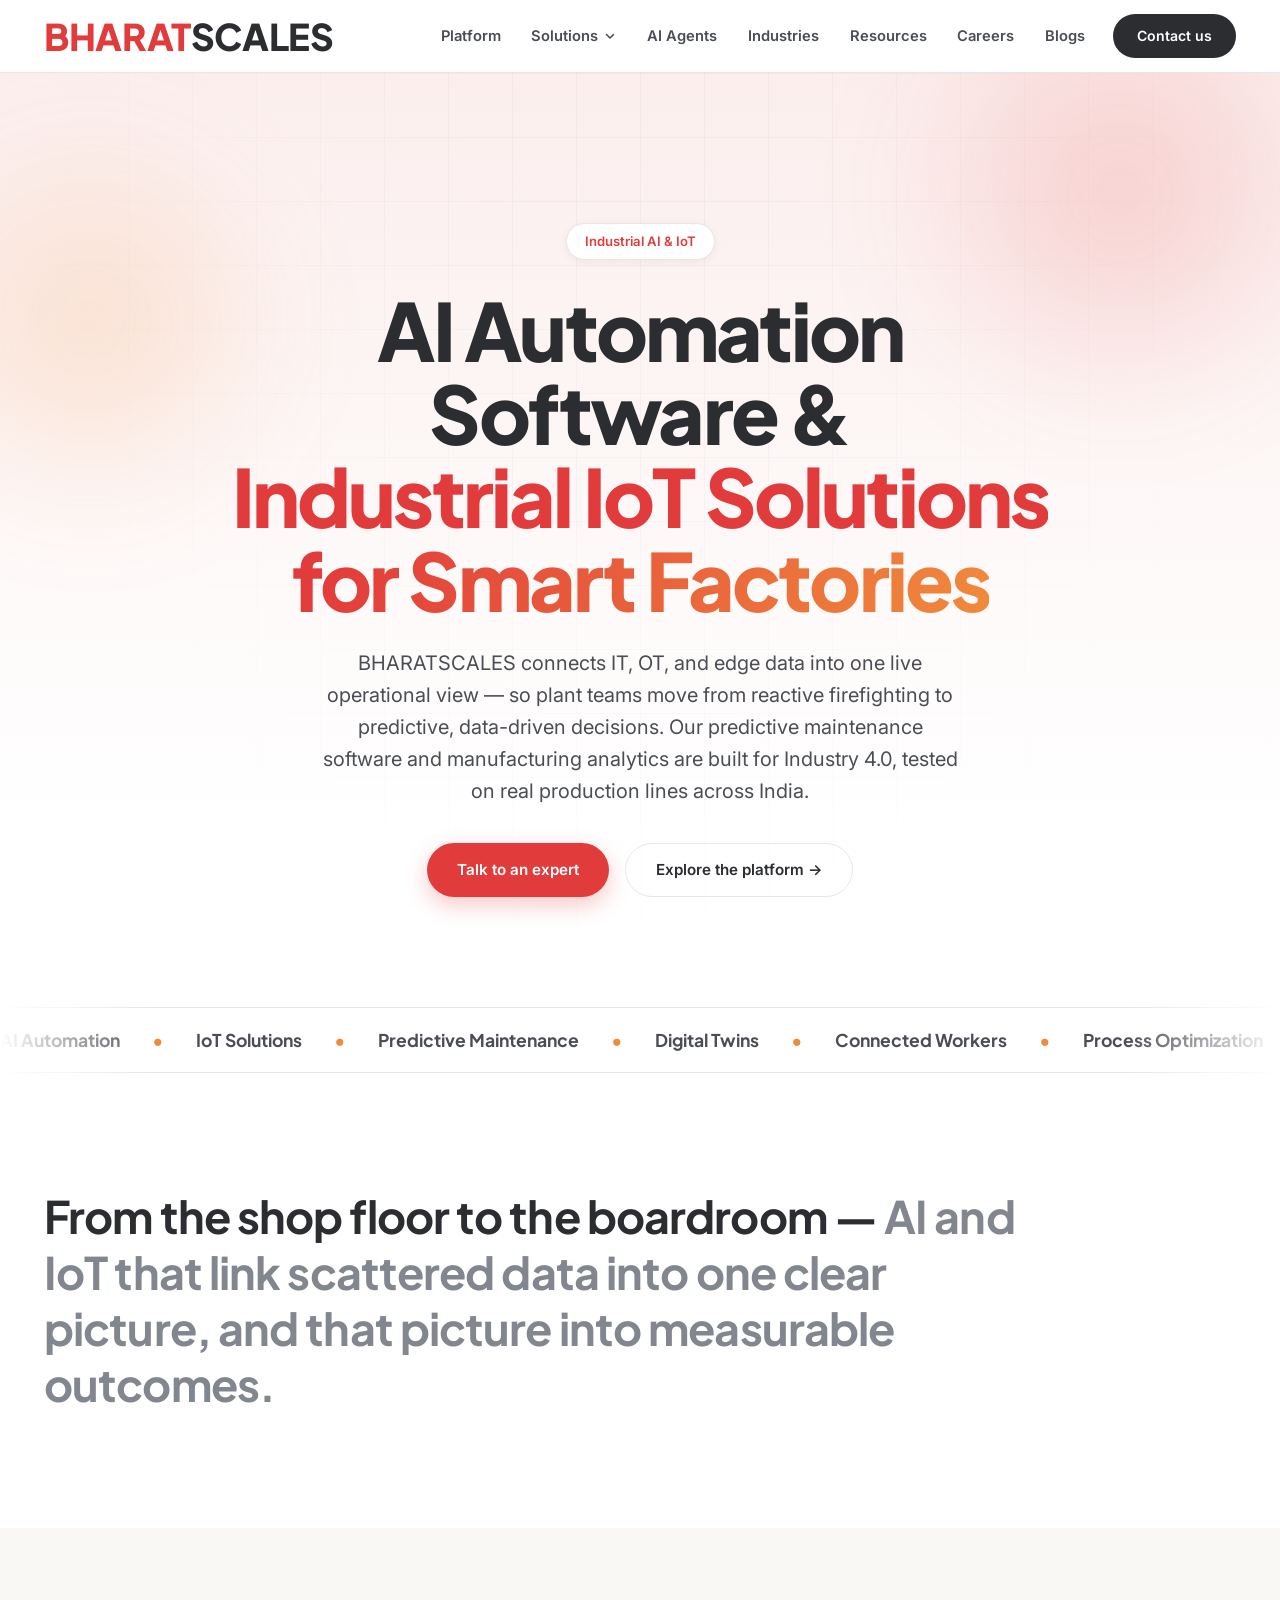
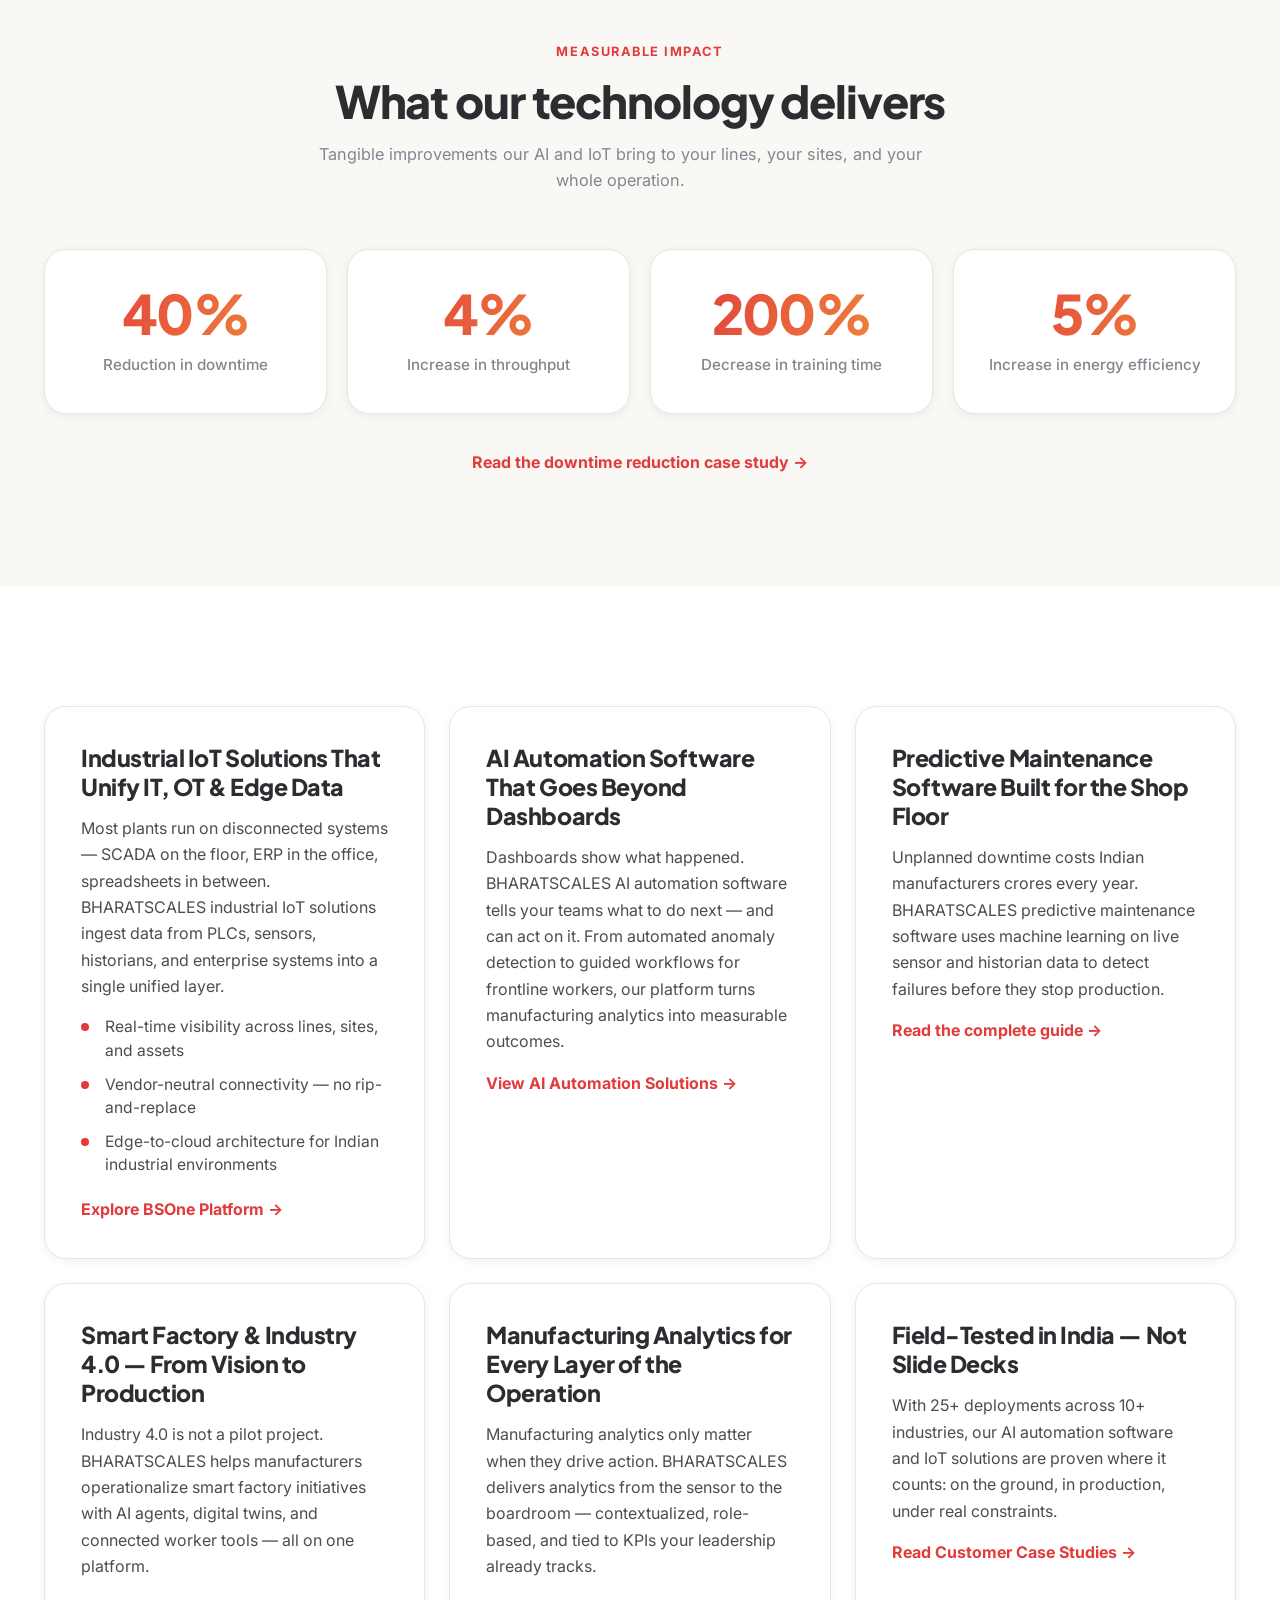
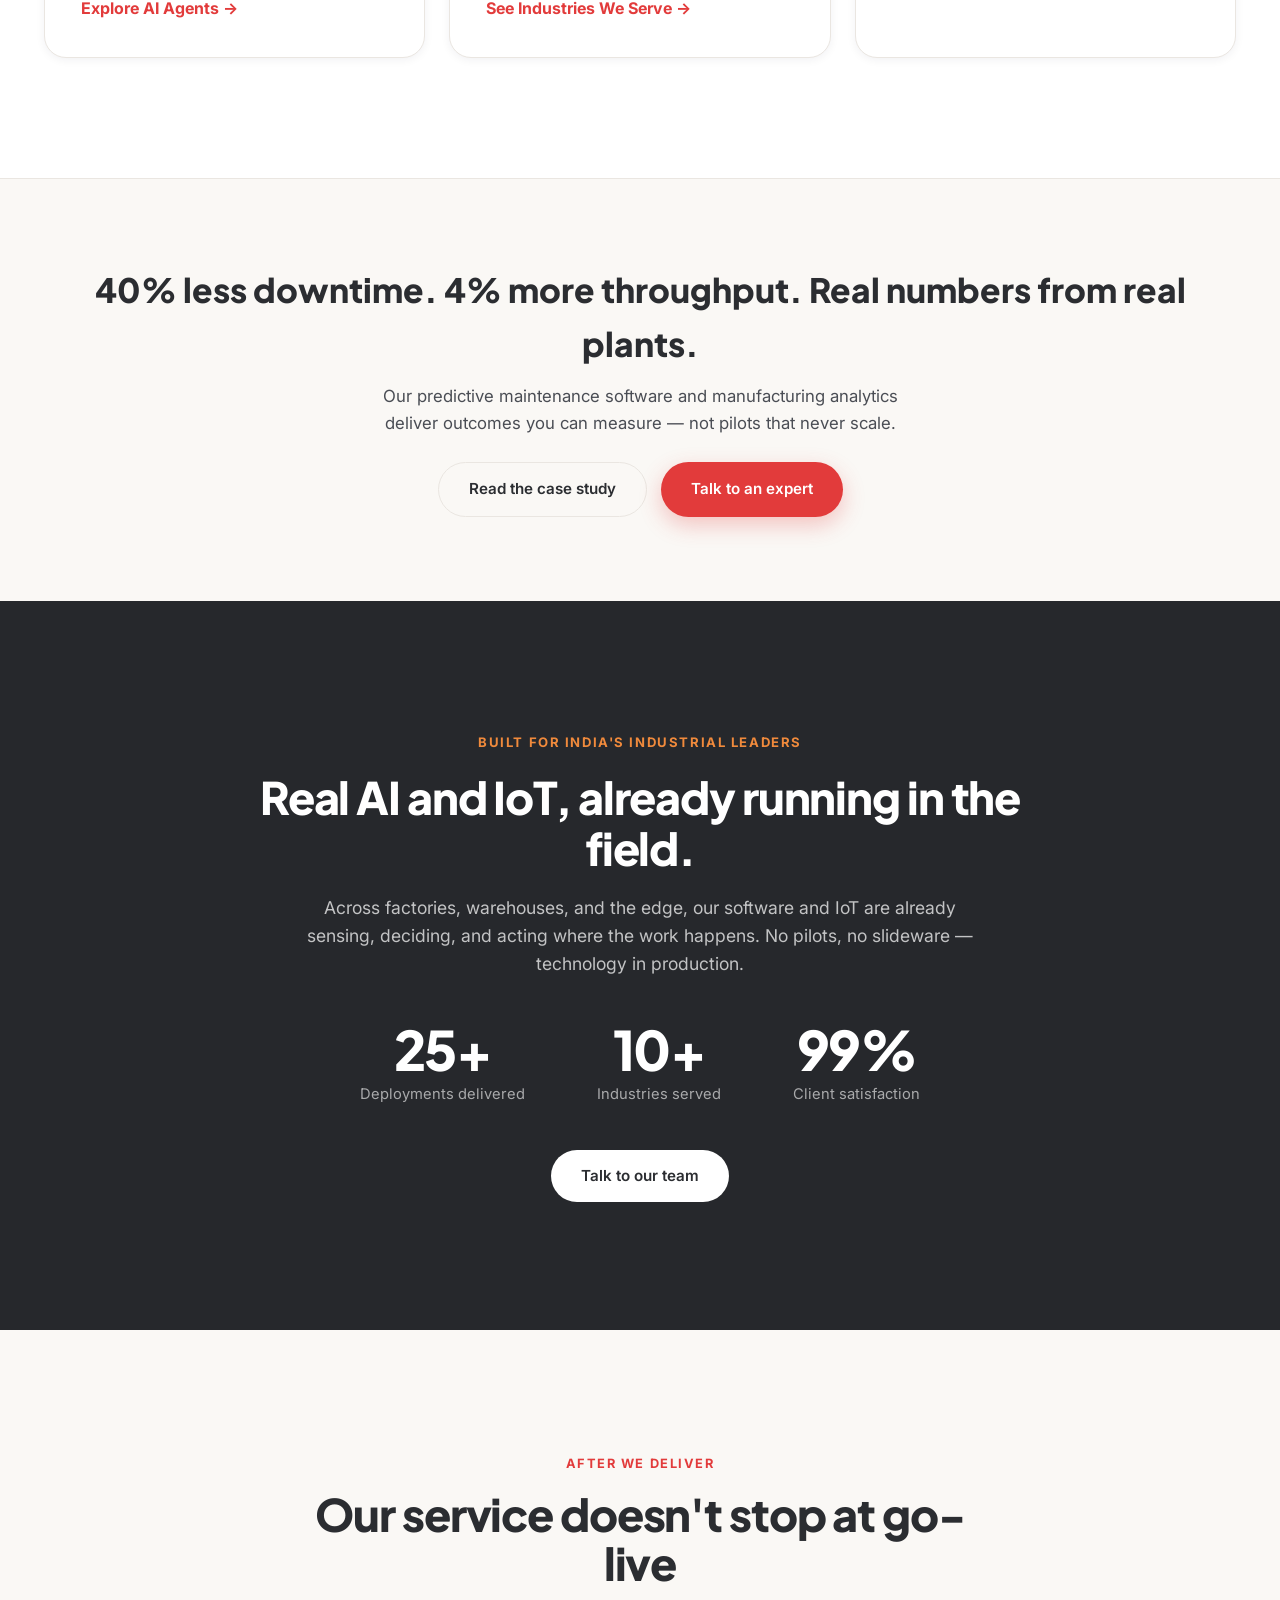
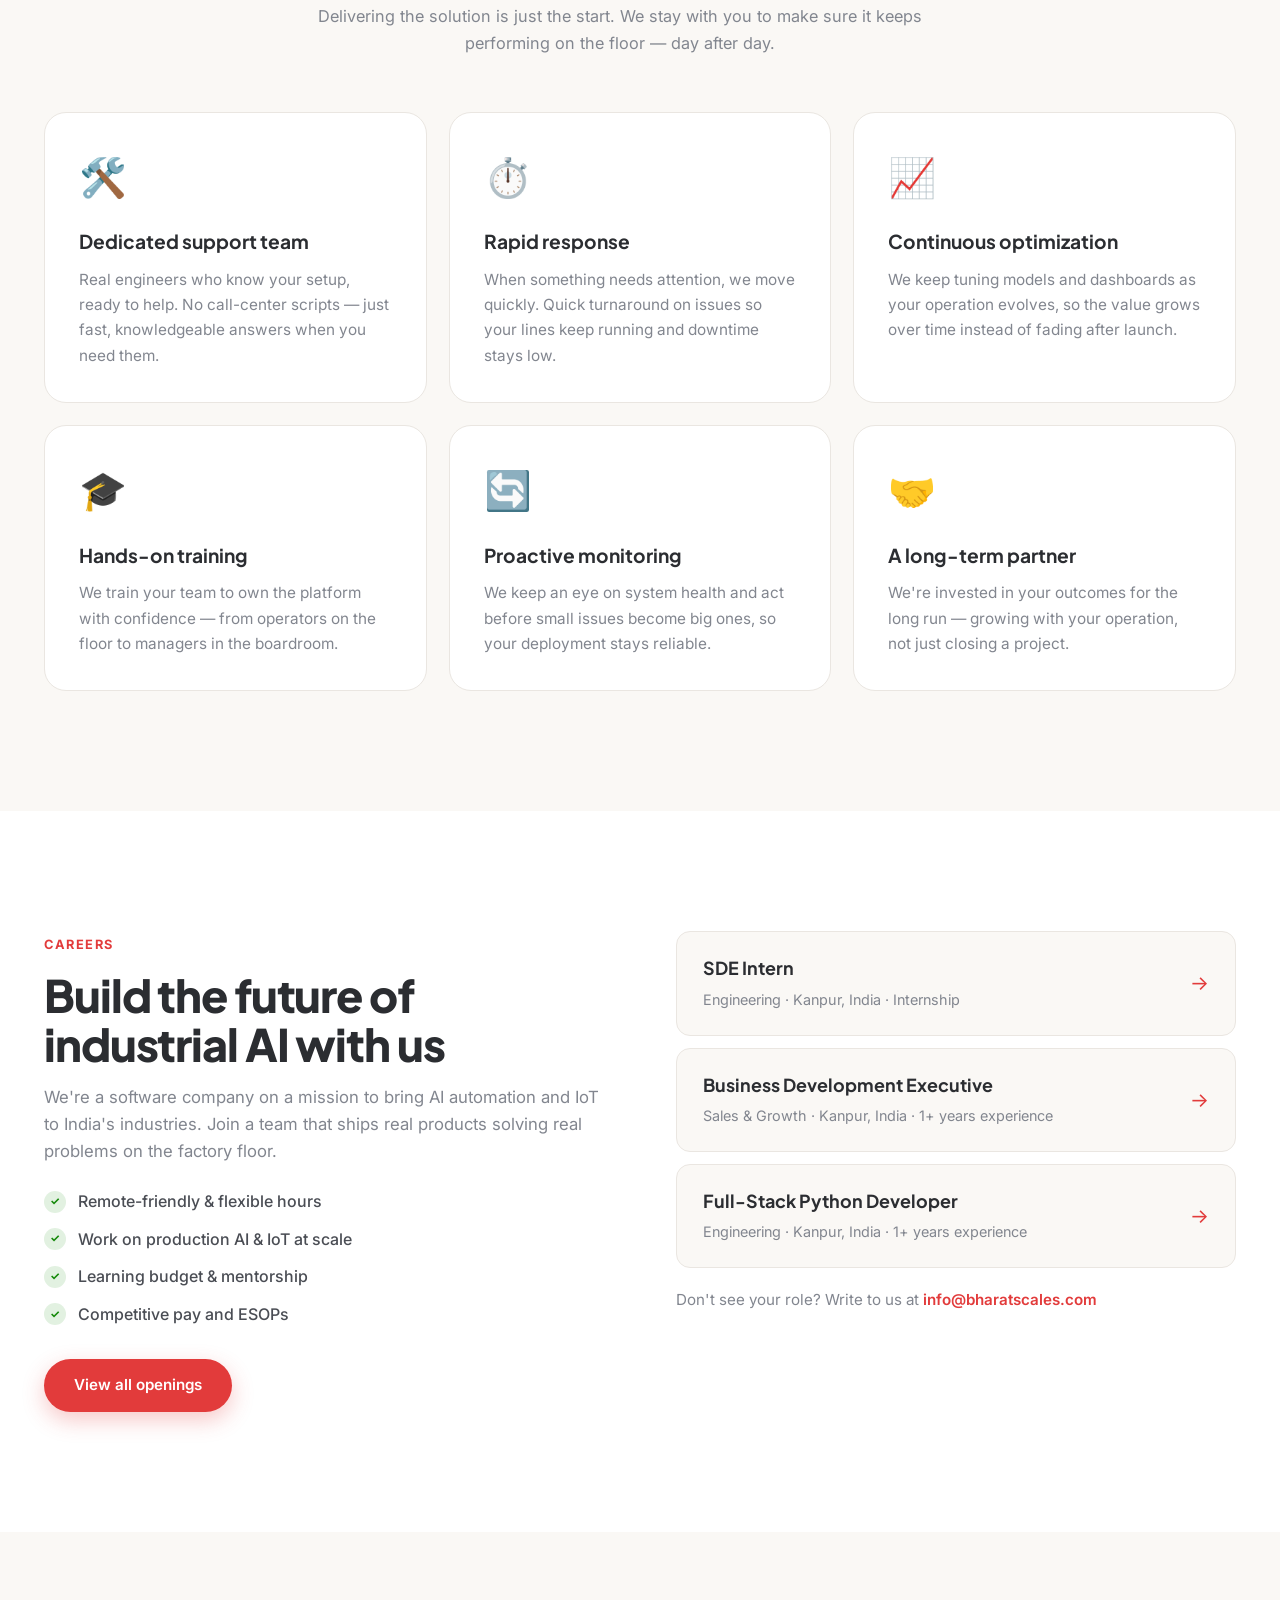
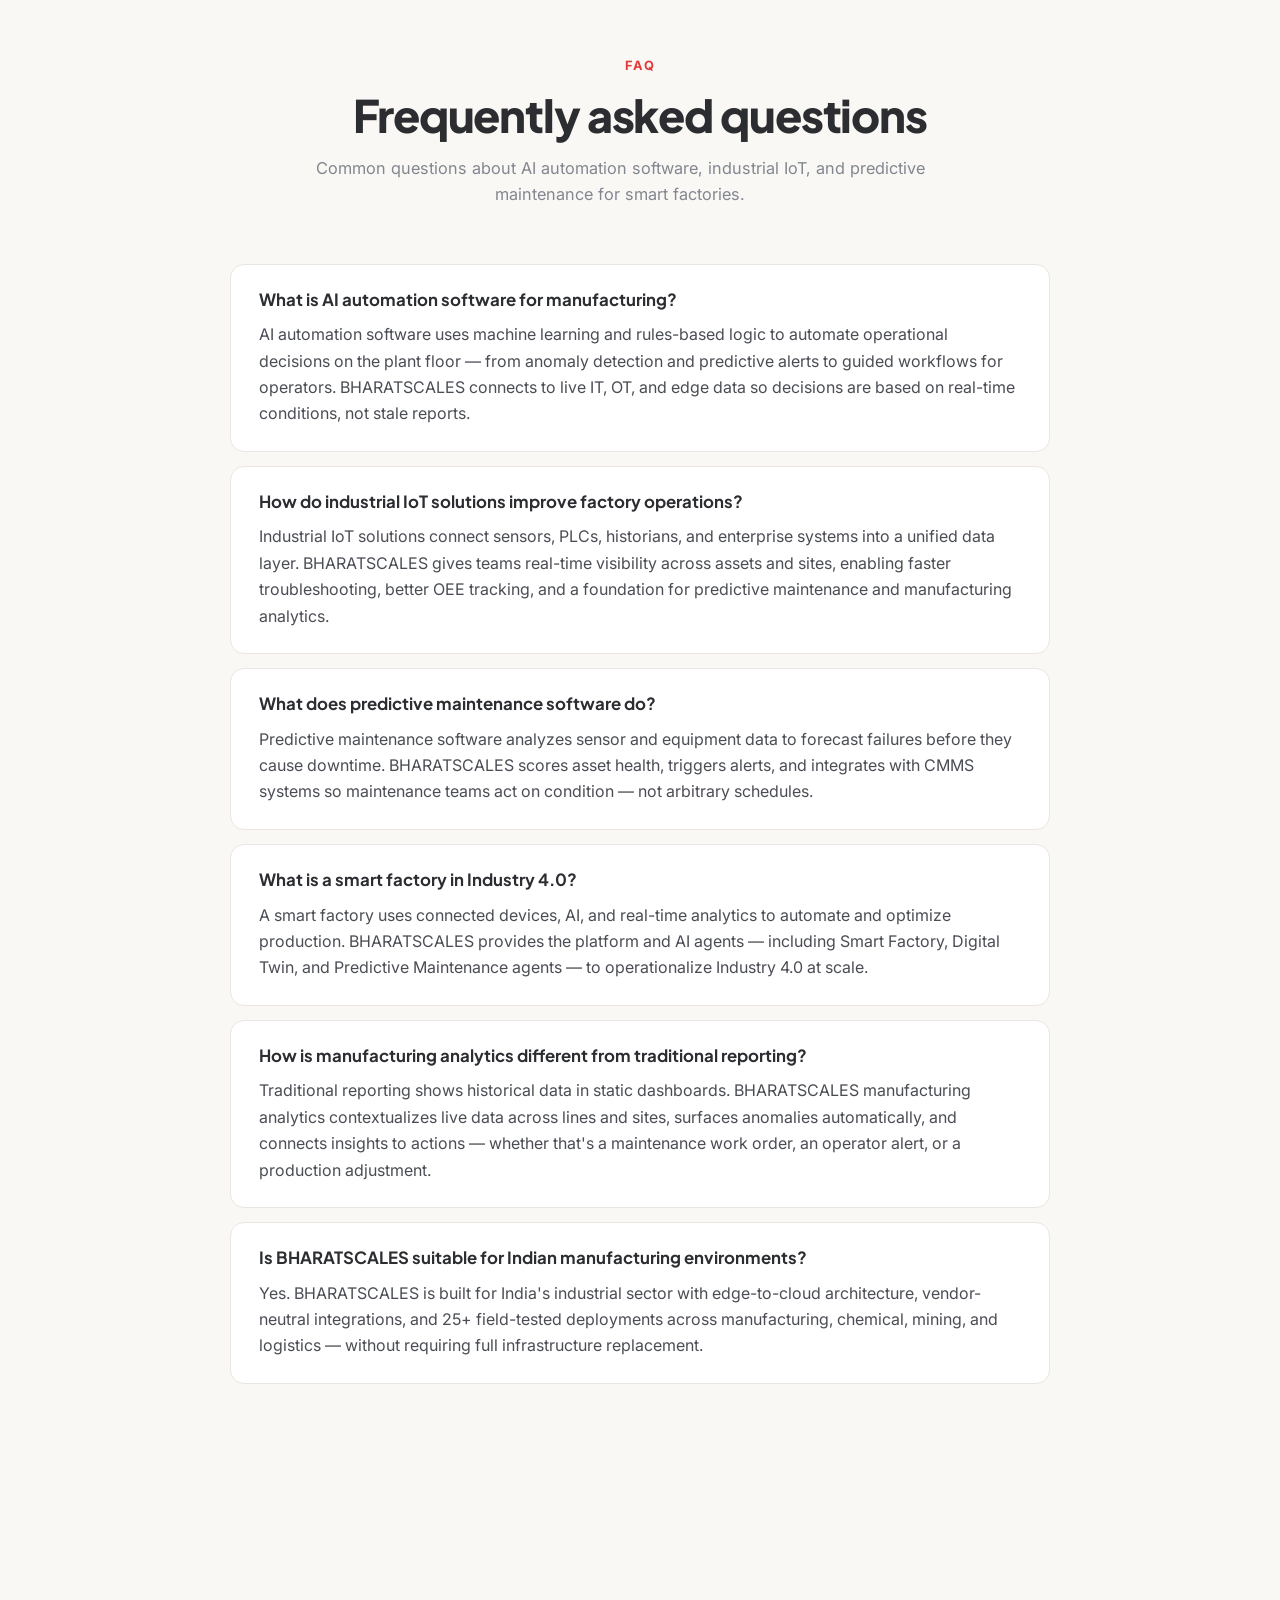
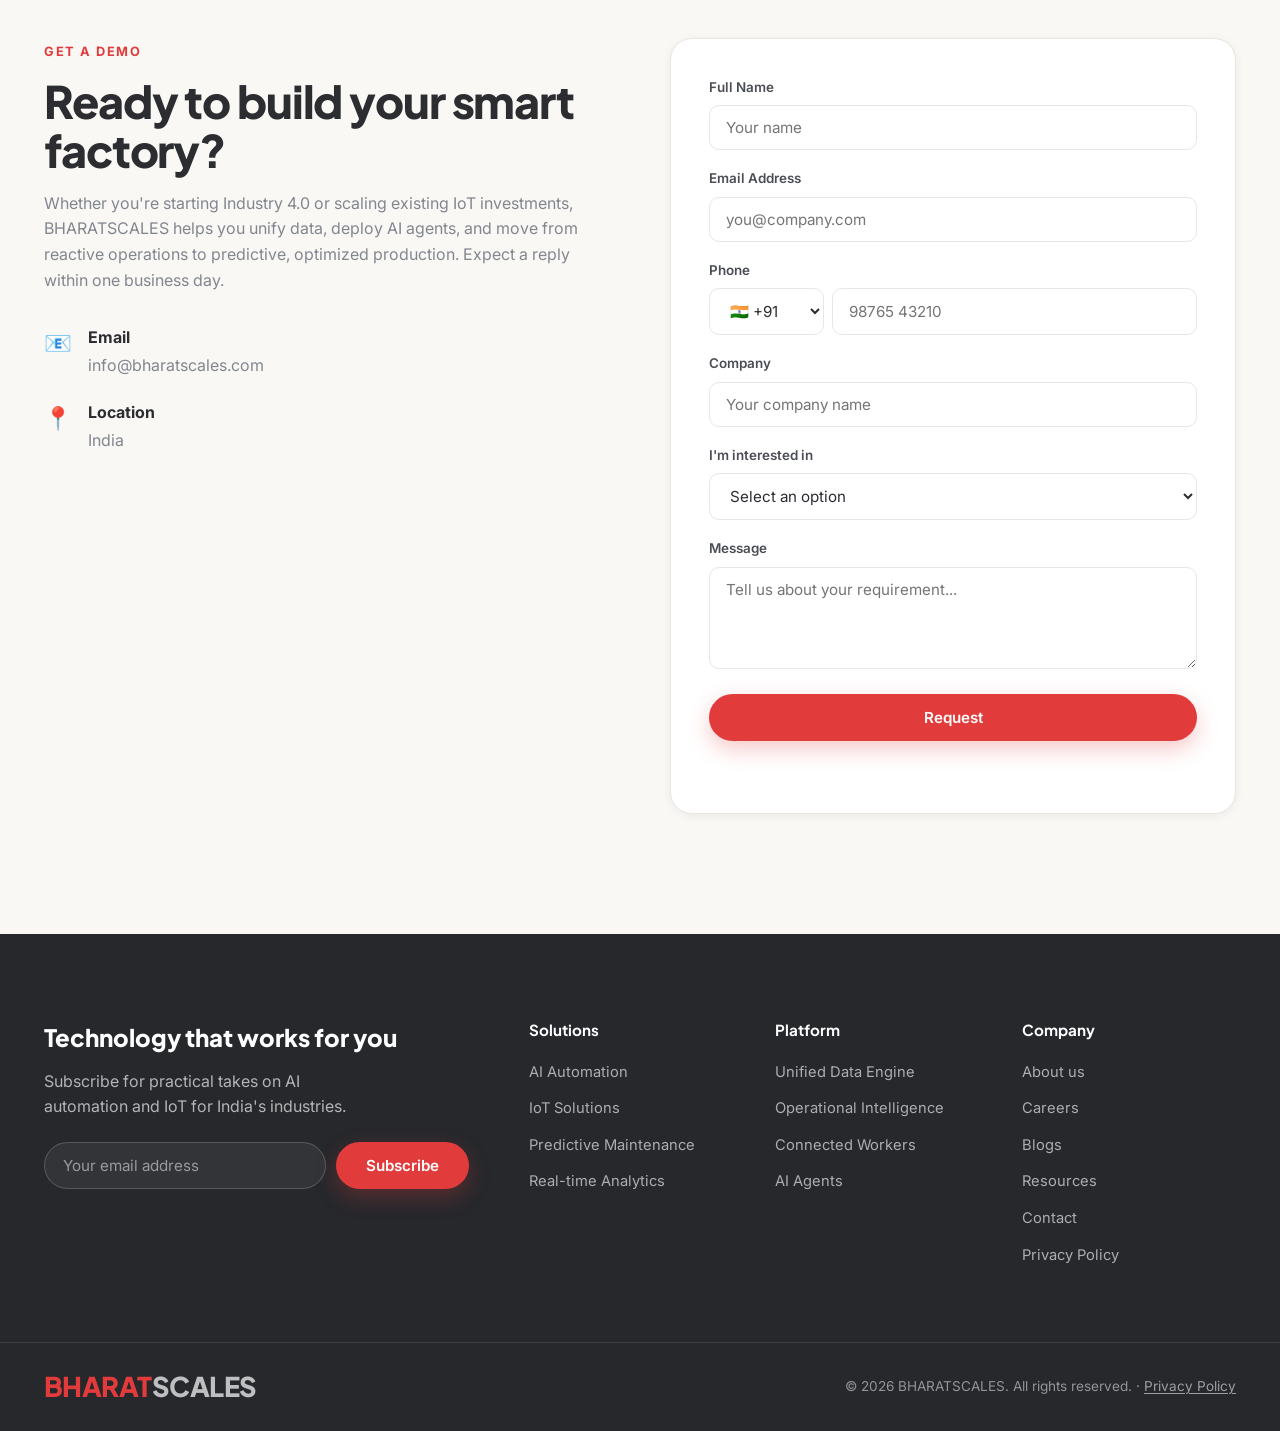
==== commit 9df8c6c4: "toolsss" ====
--- a/index.html
+++ b/index.html
@@ -130,7 +130,16 @@
       <div class="nav-menu" id="navMenu">
         <ul class="nav-links" id="navLinks">
           <li><a href="platform.html">Platform</a></li>
-          <li><a href="solutions.html">Solutions</a></li>
+          <li class="nav-dropdown">
+            <button type="button" class="nav-dropdown-toggle" aria-expanded="false" aria-haspopup="true">
+              Solutions
+              <svg class="nav-chevron" viewBox="0 0 12 12" aria-hidden="true"><path d="M2.5 4.5 6 8l3.5-3.5" fill="none" stroke="currentColor" stroke-width="1.6" stroke-linecap="round" stroke-linejoin="round"/></svg>
+            </button>
+            <ul class="nav-dropdown-menu">
+              <li><a href="solutions.html">Product or Services</a></li>
+              <li><a href="free-tools.html">Free Tool and Software</a></li>
+            </ul>
+          </li>
           <li><a href="agents.html">AI Agents</a></li>
           <li><a href="industries.html">Industries</a></li>
           <li><a href="resources.html">Resources</a></li>
--- a/styles.css
+++ b/styles.css
@@ -174,6 +174,83 @@
 }
 
 .nav-links a:hover { color: var(--color-primary); }
+
+.nav-dropdown {
+  position: relative;
+}
+
+.nav-dropdown-toggle {
+  display: inline-flex;
+  align-items: center;
+  gap: 6px;
+  padding: 0;
+  background: none;
+  border: none;
+  cursor: pointer;
+  font-family: inherit;
+  font-size: 0.92rem;
+  font-weight: 600;
+  color: var(--color-ink-soft);
+  white-space: nowrap;
+  transition: color var(--transition);
+}
+
+.nav-dropdown-toggle:hover,
+.nav-dropdown.open .nav-dropdown-toggle,
+.nav-dropdown.is-current .nav-dropdown-toggle {
+  color: var(--color-primary);
+}
+
+.nav-chevron {
+  width: 12px;
+  height: 12px;
+  flex-shrink: 0;
+  transition: transform 0.2s ease;
+}
+
+.nav-dropdown.open .nav-chevron {
+  transform: rotate(180deg);
+}
+
+.nav-dropdown-menu {
+  position: absolute;
+  top: calc(100% + 16px);
+  left: 50%;
+  z-index: 30;
+  min-width: 250px;
+  margin: 0;
+  padding: 8px;
+  list-style: none;
+  background: #fff;
+  border: 1px solid var(--color-line);
+  border-radius: 12px;
+  box-shadow: var(--shadow);
+  opacity: 0;
+  visibility: hidden;
+  pointer-events: none;
+  transform: translateX(-50%) translateY(6px);
+  transition: opacity 0.2s ease, transform 0.2s ease, visibility 0.2s ease;
+}
+
+.nav-dropdown.open .nav-dropdown-menu {
+  opacity: 1;
+  visibility: visible;
+  pointer-events: auto;
+  transform: translateX(-50%) translateY(0);
+}
+
+.nav-dropdown-menu a {
+  display: block;
+  padding: 10px 14px;
+  border-radius: 8px;
+  font-size: 0.9rem;
+}
+
+.nav-dropdown-menu a:hover,
+.nav-dropdown-menu a.active {
+  background: var(--color-bg-tint);
+  color: var(--color-primary);
+}
 
 .nav-enquiry-btn {
   display: inline-flex;
@@ -1342,6 +1419,18 @@
   line-height: 1.65;
 }
 
+.tools-grid {
+  display: grid;
+  grid-template-columns: repeat(auto-fit, minmax(320px, 380px));
+  gap: 22px;
+  justify-content: center;
+}
+
+.tool-card .link-arrow {
+  display: inline-block;
+  margin-top: 18px;
+}
+
 /* ---- Trust band ---- */
 .trust {
   padding: clamp(80px, 10vw, 130px) 0;
@@ -2517,6 +2606,45 @@
 
   .nav-links a { font-size: 1.05rem; }
 
+  .nav-dropdown { width: 100%; }
+
+  .nav-dropdown-toggle {
+    width: 100%;
+    justify-content: space-between;
+    font-size: 1.05rem;
+  }
+
+  .nav-dropdown-menu,
+  .nav-dropdown.open .nav-dropdown-menu {
+    position: static;
+    left: auto;
+    min-width: 0;
+    width: 100%;
+    margin-top: 8px;
+    padding: 0 0 0 8px;
+    border: none;
+    border-radius: 0;
+    box-shadow: none;
+    background: transparent;
+    transform: none;
+  }
+
+  .nav-dropdown-menu {
+    display: none;
+    opacity: 1;
+    visibility: visible;
+  }
+
+  .nav-dropdown.open .nav-dropdown-menu {
+    display: block;
+    pointer-events: auto;
+  }
+
+  .nav-dropdown-menu a {
+    font-size: 0.98rem;
+    padding: 8px 10px;
+  }
+
   .nav-enquiry-btn { width: 100%; }
 
   .tab-grid { grid-template-columns: 1fr; }
